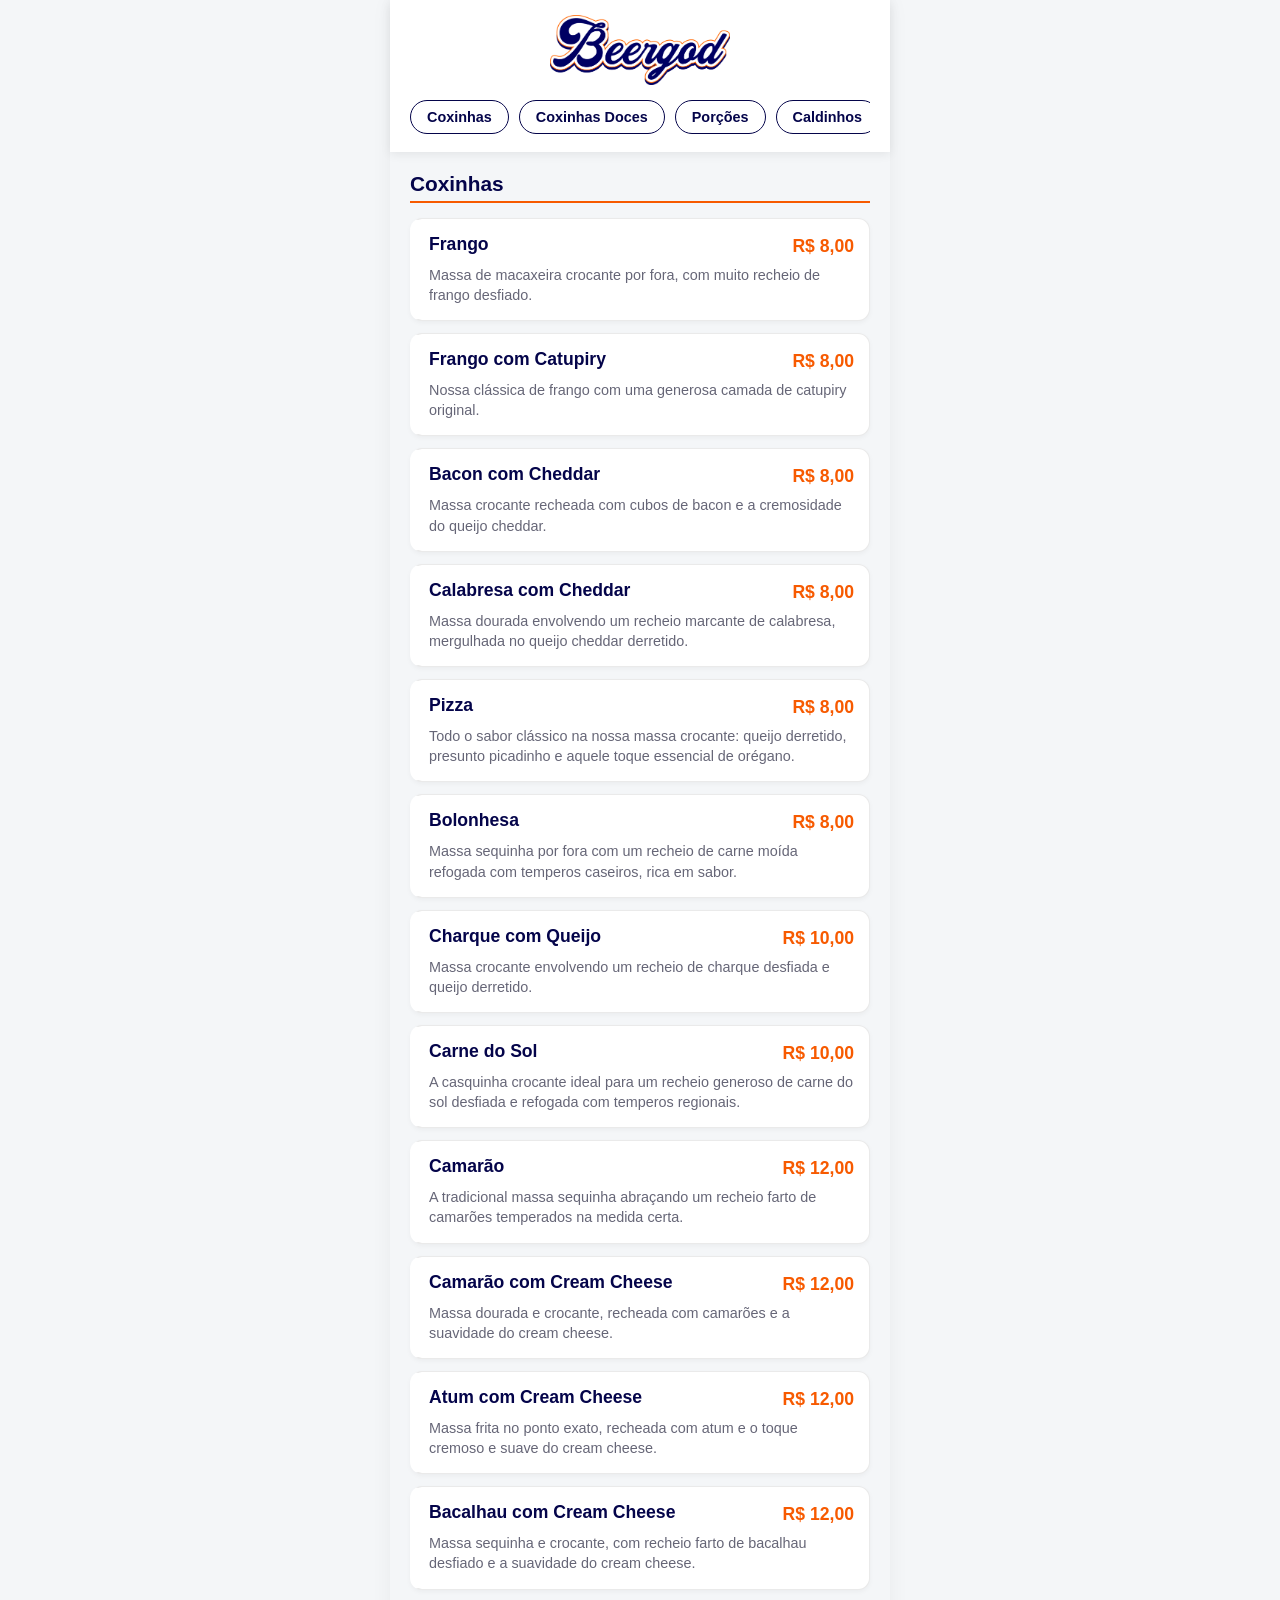
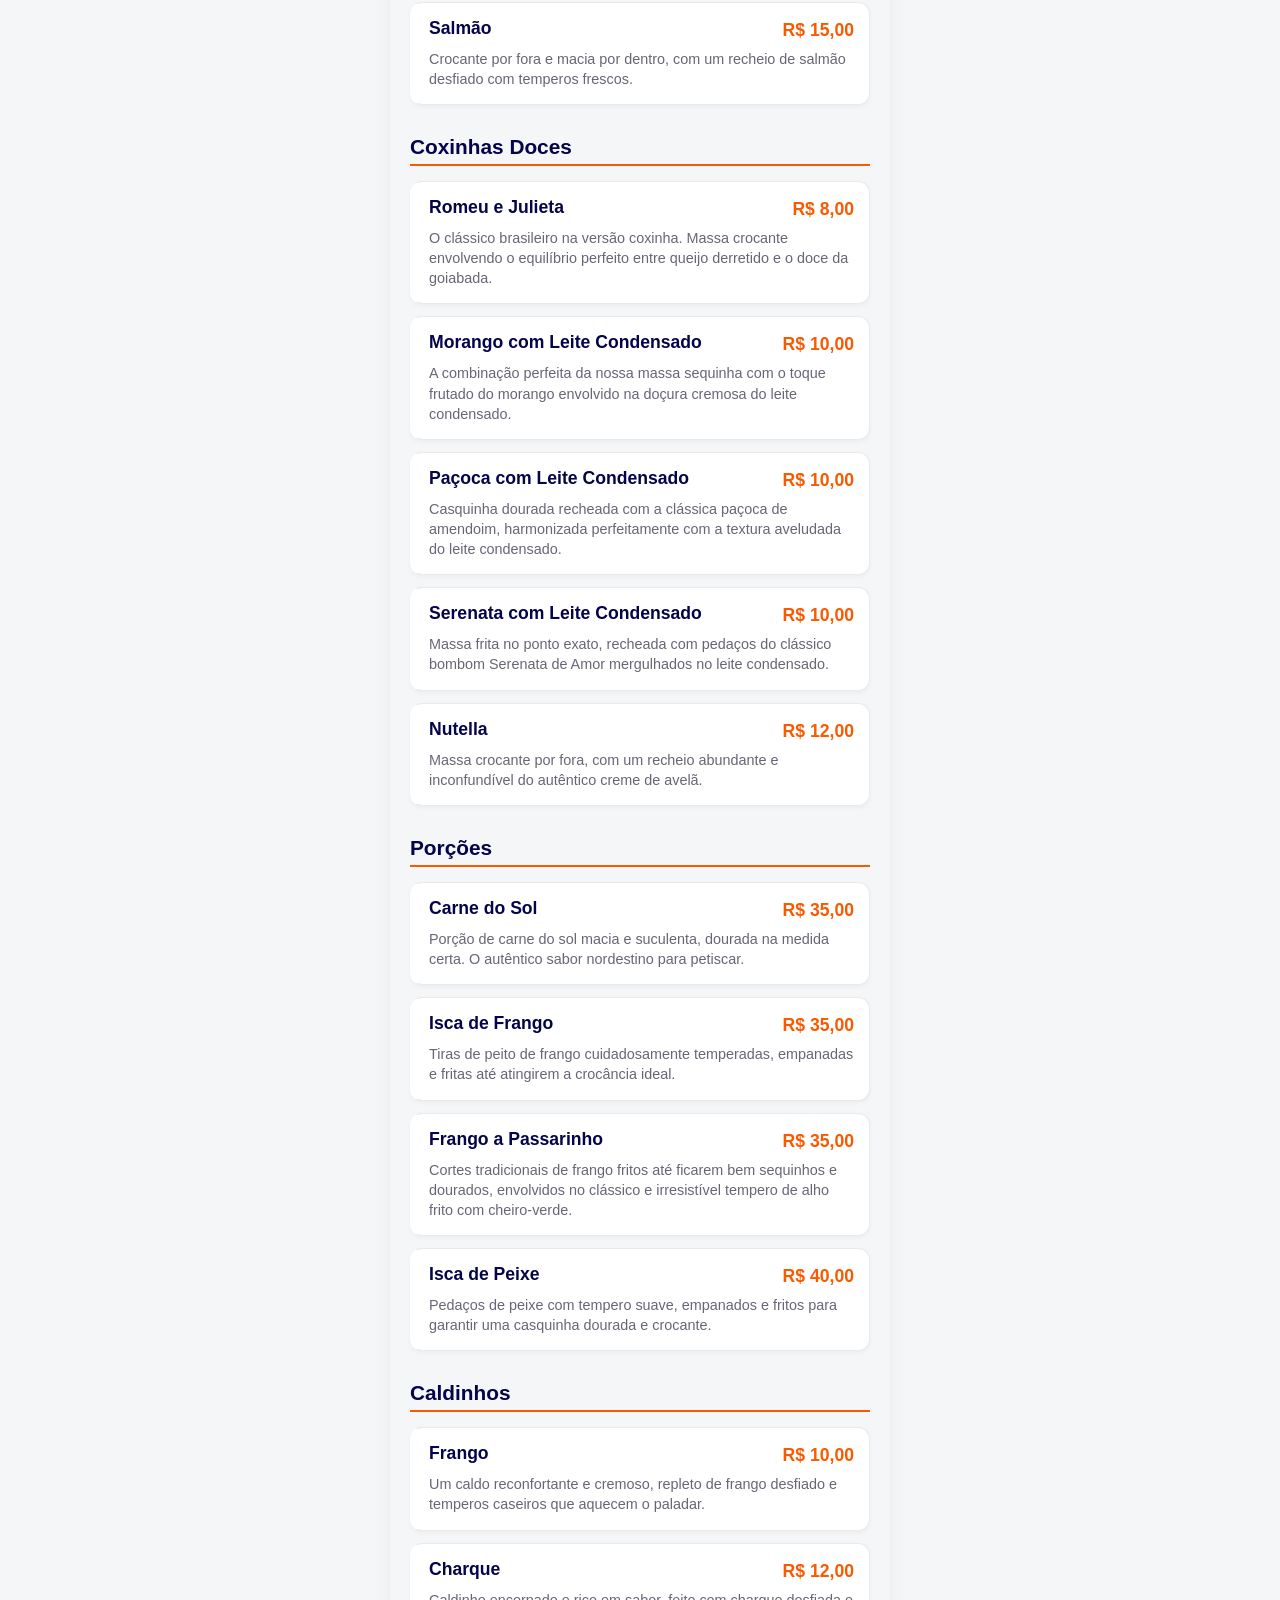
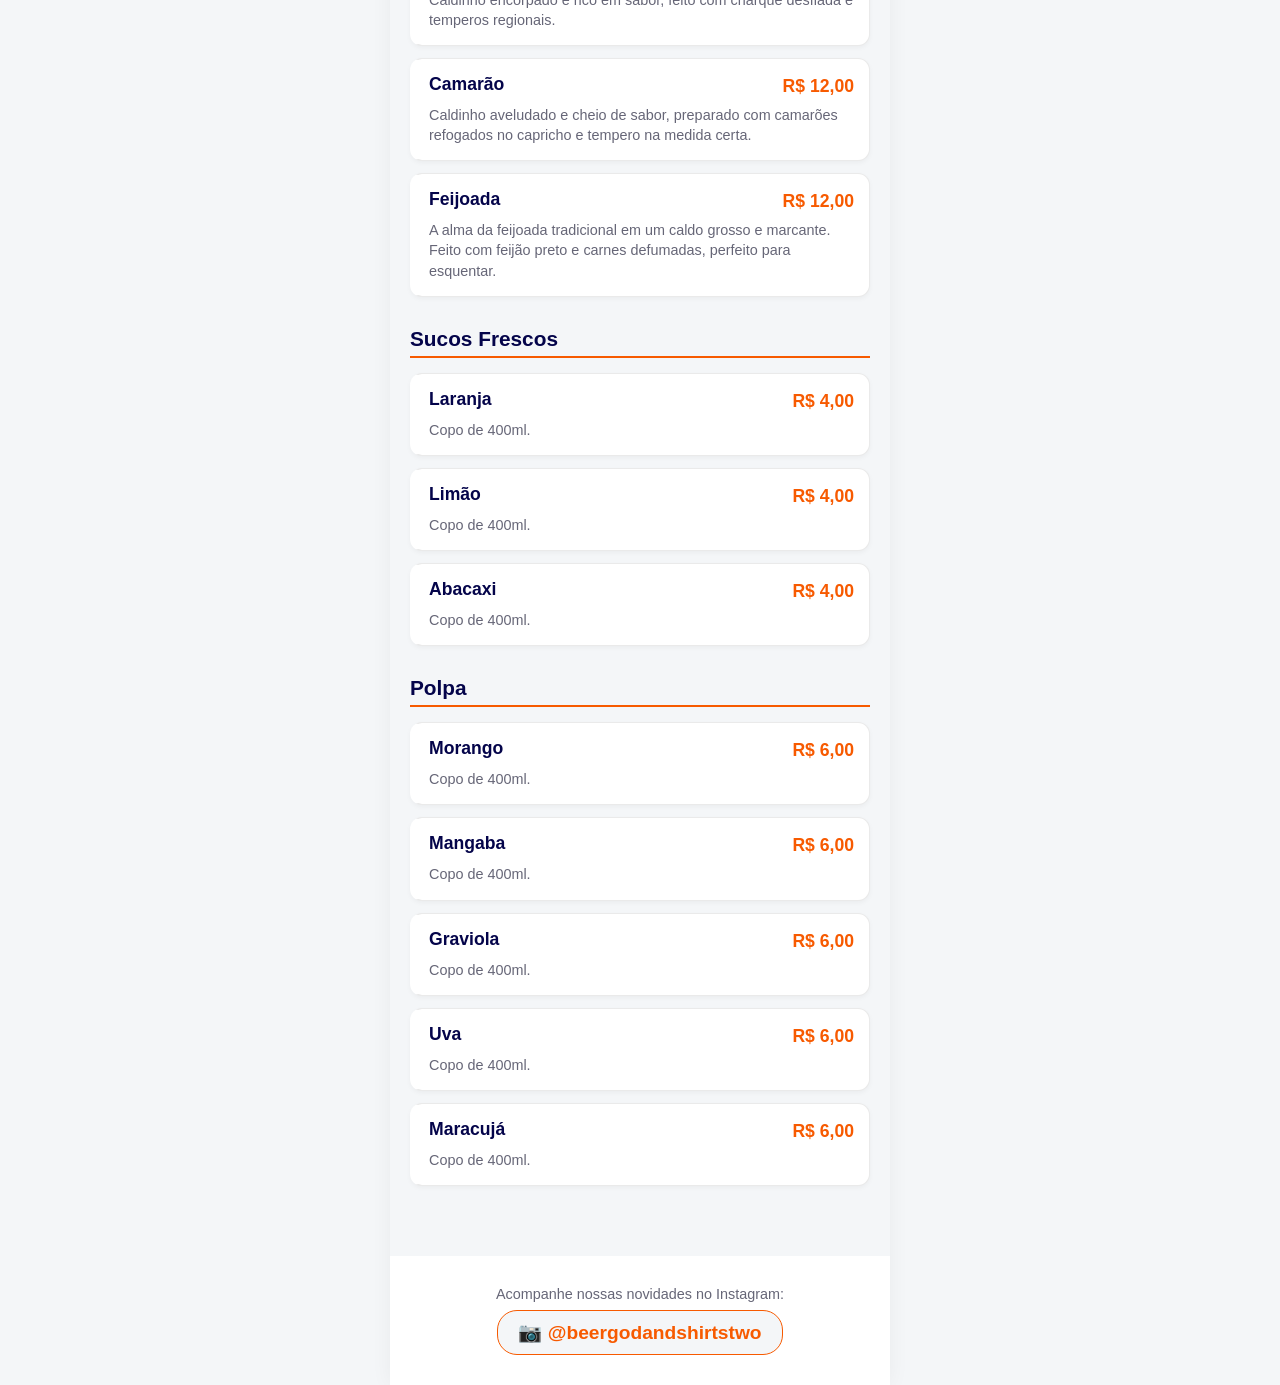
==== index.html @ 6660cc5f "Add files via upload" ====
<!doctype html>
<html lang="pt-br">
  <head>
    <meta charset="UTF-8" />
    <meta name="viewport" content="width=device-width, initial-scale=1.0" />
    <link rel="stylesheet" href="style.css" />
    <title>Beergod Menu</title>
  </head>
  <body>
    <header>
      <img src="beergod.png" alt="Logo Beergod" class="logo-img" />

      <nav class="nav-categories">
        <a href="#coxinhas" class="category-chip">Coxinhas</a>
        <a href="#doces" class="category-chip">Coxinhas Doces</a>
        <a href="#porcoes" class="category-chip">Porções</a>
        <a href="#caldinhos" class="category-chip">Caldinhos</a>
        <a href="#sucos" class="category-chip">Sucos Frescos</a>
        <a href="#polpas" class="category-chip">Polpa</a>
      </nav>
    </header>

    <main>
      <!-- CATEGORIA: COXINHAS -->
      <section id="coxinhas" class="category-section">
        <h2 class="category-title">Coxinhas</h2>

        <div class="menu-item">
          <div class="item-header">
            <h3 class="item-title">Frango</h3>
            <span class="item-price">R$ 8,00</span>
          </div>
          <p class="item-desc">
            Massa de macaxeira crocante por fora, com muito recheio de frango
            desfiado.
          </p>
        </div>

        <div class="menu-item">
          <div class="item-header">
            <h3 class="item-title">Frango com Catupiry</h3>
            <span class="item-price">R$ 8,00</span>
          </div>
          <p class="item-desc">
            Nossa clássica de frango com uma generosa camada de catupiry
            original.
          </p>
        </div>

        <div class="menu-item">
          <div class="item-header">
            <h3 class="item-title">Bacon com Cheddar</h3>
            <span class="item-price">R$ 8,00</span>
          </div>
          <p class="item-desc">
            Massa crocante recheada com cubos de bacon e a cremosidade do queijo
            cheddar.
          </p>
        </div>

        <div class="menu-item">
          <div class="item-header">
            <h3 class="item-title">Calabresa com Cheddar</h3>
            <span class="item-price">R$ 8,00</span>
          </div>
          <p class="item-desc">
            Massa dourada envolvendo um recheio marcante de calabresa,
            mergulhada no queijo cheddar derretido.
          </p>
        </div>

        <div class="menu-item">
          <div class="item-header">
            <h3 class="item-title">Pizza</h3>
            <span class="item-price">R$ 8,00</span>
          </div>
          <p class="item-desc">
            Todo o sabor clássico na nossa massa crocante: queijo derretido,
            presunto picadinho e aquele toque essencial de orégano.
          </p>
        </div>

        <div class="menu-item">
          <div class="item-header">
            <h3 class="item-title">Bolonhesa</h3>
            <span class="item-price">R$ 8,00</span>
          </div>
          <p class="item-desc">
            Massa sequinha por fora com um recheio de carne moída refogada com
            temperos caseiros, rica em sabor.
          </p>
        </div>

        <div class="menu-item">
          <div class="item-header">
            <h3 class="item-title">Charque com Queijo</h3>
            <span class="item-price">R$ 10,00</span>
          </div>
          <p class="item-desc">
            Massa crocante envolvendo um recheio de charque desfiada e queijo
            derretido.
          </p>
        </div>

        <div class="menu-item">
          <div class="item-header">
            <h3 class="item-title">Carne do Sol</h3>
            <span class="item-price">R$ 10,00</span>
          </div>
          <p class="item-desc">
            A casquinha crocante ideal para um recheio generoso de carne do sol
            desfiada e refogada com temperos regionais.
          </p>
        </div>

        <div class="menu-item">
          <div class="item-header">
            <h3 class="item-title">Camarão</h3>
            <span class="item-price">R$ 12,00</span>
          </div>
          <p class="item-desc">
            A tradicional massa sequinha abraçando um recheio farto de camarões
            temperados na medida certa.
          </p>
        </div>

        <div class="menu-item">
          <div class="item-header">
            <h3 class="item-title">Camarão com Cream Cheese</h3>
            <span class="item-price">R$ 12,00</span>
          </div>
          <p class="item-desc">
            Massa dourada e crocante, recheada com camarões e a suavidade do
            cream cheese.
          </p>
        </div>

        <div class="menu-item">
          <div class="item-header">
            <h3 class="item-title">Atum com Cream Cheese</h3>
            <span class="item-price">R$ 12,00</span>
          </div>
          <p class="item-desc">
            Massa frita no ponto exato, recheada com atum e o toque cremoso e
            suave do cream cheese.
          </p>
        </div>

        <div class="menu-item">
          <div class="item-header">
            <h3 class="item-title">Bacalhau com Cream Cheese</h3>
            <span class="item-price">R$ 12,00</span>
          </div>
          <p class="item-desc">
            Massa sequinha e crocante, com recheio farto de bacalhau desfiado e
            a suavidade do cream cheese.
          </p>
        </div>

        <div class="menu-item">
          <div class="item-header">
            <h3 class="item-title">Salmão</h3>
            <span class="item-price">R$ 15,00</span>
          </div>
          <p class="item-desc">
            Crocante por fora e macia por dentro, com um recheio de salmão
            desfiado com temperos frescos.
          </p>
        </div>
      </section>

      <!-- CATEGORIA: COXINHAS DOCES -->
      <section id="doces" class="category-section">
        <h2 class="category-title">Coxinhas Doces</h2>

        <div class="menu-item">
          <div class="item-header">
            <h3 class="item-title">Romeu e Julieta</h3>
            <span class="item-price">R$ 8,00</span>
          </div>
          <p class="item-desc">
            O clássico brasileiro na versão coxinha. Massa crocante envolvendo o
            equilíbrio perfeito entre queijo derretido e o doce da goiabada.
          </p>
        </div>

        <div class="menu-item">
          <div class="item-header">
            <h3 class="item-title">Morango com Leite Condensado</h3>
            <span class="item-price">R$ 10,00</span>
          </div>
          <p class="item-desc">
            A combinação perfeita da nossa massa sequinha com o toque frutado do
            morango envolvido na doçura cremosa do leite condensado.
          </p>
        </div>

        <div class="menu-item">
          <div class="item-header">
            <h3 class="item-title">Paçoca com Leite Condensado</h3>
            <span class="item-price">R$ 10,00</span>
          </div>
          <p class="item-desc">
            Casquinha dourada recheada com a clássica paçoca de amendoim,
            harmonizada perfeitamente com a textura aveludada do leite
            condensado.
          </p>
        </div>

        <div class="menu-item">
          <div class="item-header">
            <h3 class="item-title">Serenata com Leite Condensado</h3>
            <span class="item-price">R$ 10,00</span>
          </div>
          <p class="item-desc">
            Massa frita no ponto exato, recheada com pedaços do clássico bombom
            Serenata de Amor mergulhados no leite condensado.
          </p>
        </div>

        <div class="menu-item">
          <div class="item-header">
            <h3 class="item-title">Nutella</h3>
            <span class="item-price">R$ 12,00</span>
          </div>
          <p class="item-desc">
            Massa crocante por fora, com um recheio abundante e inconfundível do
            autêntico creme de avelã.
          </p>
        </div>
      </section>

      <!-- CATEGORIA: PORÇÕES -->
      <section id="porcoes" class="category-section">
        <h2 class="category-title">Porções</h2>

        <div class="menu-item">
          <div class="item-header">
            <h3 class="item-title">Carne do Sol</h3>
            <span class="item-price">R$ 35,00</span>
          </div>
          <p class="item-desc">
            Porção de carne do sol macia e suculenta, dourada na medida certa. O autêntico sabor nordestino para
            petiscar.
          </p>
        </div>

        <div class="menu-item">
          <div class="item-header">
            <h3 class="item-title">Isca de Frango</h3>
            <span class="item-price">R$ 35,00</span>
          </div>
          <p class="item-desc">
            Tiras de peito de frango cuidadosamente temperadas, empanadas e
            fritas até atingirem a crocância ideal.
          </p>
        </div>

        <div class="menu-item">
          <div class="item-header">
            <h3 class="item-title">Frango a Passarinho</h3>
            <span class="item-price">R$ 35,00</span>
          </div>
          <p class="item-desc">
            Cortes tradicionais de frango fritos até ficarem bem sequinhos e
            dourados, envolvidos no clássico e irresistível tempero de alho
            frito com cheiro-verde.
          </p>
        </div>

        <div class="menu-item">
          <div class="item-header">
            <h3 class="item-title">Isca de Peixe</h3>
            <span class="item-price">R$ 40,00</span>
          </div>
          <p class="item-desc">
            Pedaços de peixe com tempero suave, empanados e fritos para garantir
            uma casquinha dourada e crocante.
          </p>
        </div>
      </section>

      <!-- CATEGORIA: CALDINHOS -->
      <section id="caldinhos" class="category-section">
        <h2 class="category-title">Caldinhos</h2>

        <div class="menu-item">
          <div class="item-header">
            <h3 class="item-title">Frango</h3>
            <span class="item-price">R$ 10,00</span>
          </div>
          <p class="item-desc">
            Um caldo reconfortante e cremoso, repleto de frango desfiado e
            temperos caseiros que aquecem o paladar.
          </p>
        </div>

        <div class="menu-item">
          <div class="item-header">
            <h3 class="item-title">Charque</h3>
            <span class="item-price">R$ 12,00</span>
          </div>
          <p class="item-desc">
            Caldinho encorpado e rico em sabor, feito com charque desfiada e
            temperos regionais.
          </p>
        </div>

        <div class="menu-item">
          <div class="item-header">
            <h3 class="item-title">Camarão</h3>
            <span class="item-price">R$ 12,00</span>
          </div>
          <p class="item-desc">
            Caldinho aveludado e cheio de sabor, preparado com camarões
            refogados no capricho e tempero na medida certa.
          </p>
        </div>

        <div class="menu-item">
          <div class="item-header">
            <h3 class="item-title">Feijoada</h3>
            <span class="item-price">R$ 12,00</span>
          </div>
          <p class="item-desc">
            A alma da feijoada tradicional em um caldo grosso e marcante. Feito
            com feijão preto e carnes defumadas, perfeito para esquentar.
          </p>
        </div>
      </section>

      <!-- CATEGORIA: SUCOS FRESCOS -->
      <section id="sucos" class="category-section">
        <h2 class="category-title">Sucos Frescos</h2>

        <div class="menu-item">
          <div class="item-header">
            <h3 class="item-title">Laranja</h3>
            <span class="item-price">R$ 4,00</span>
          </div>
          <p class="item-desc">Copo de 400ml.</p>
        </div>

        <div class="menu-item">
          <div class="item-header">
            <h3 class="item-title">Limão</h3>
            <span class="item-price">R$ 4,00</span>
          </div>
          <p class="item-desc">Copo de 400ml.</p>
        </div>

        <div class="menu-item">
          <div class="item-header">
            <h3 class="item-title">Abacaxi</h3>
            <span class="item-price">R$ 4,00</span>
          </div>
          <p class="item-desc">Copo de 400ml.</p>
        </div>
      </section>

      <!-- CATEGORIA: POLPAS -->
      <section id="polpas" class="category-section">
        <h2 class="category-title">Polpa</h2>

        <div class="menu-item">
          <div class="item-header">
            <h3 class="item-title">Morango</h3>
            <span class="item-price">R$ 6,00</span>
          </div>
          <p class="item-desc">Copo de 400ml.</p>
        </div>

        <div class="menu-item">
          <div class="item-header">
            <h3 class="item-title">Mangaba</h3>
            <span class="item-price">R$ 6,00</span>
          </div>
          <p class="item-desc">Copo de 400ml.</p>
        </div>

        <div class="menu-item">
          <div class="item-header">
            <h3 class="item-title">Graviola</h3>
            <span class="item-price">R$ 6,00</span>
          </div>
          <p class="item-desc">Copo de 400ml.</p>
        </div>

        <div class="menu-item">
          <div class="item-header">
            <h3 class="item-title">Uva</h3>
            <span class="item-price">R$ 6,00</span>
          </div>
          <p class="item-desc">Copo de 400ml.</p>
        </div>

        <div class="menu-item">
          <div class="item-header">
            <h3 class="item-title">Maracujá</h3>
            <span class="item-price">R$ 6,00</span>
          </div>
          <p class="item-desc">Copo de 400ml.</p>
        </div>
      </section>
    </main>

    <footer>
      <p>Acompanhe nossas novidades no Instagram:</p>
      <a
        href="https://instagram.com/beergodandshirtstwo"
        target="_blank"
        class="social-link"
      >
        📷 @beergodandshirtstwo
      </a>
    </footer>
  </body>
</html>
---- style.css ----
/* Variáveis de Cores inspiradas na logo Beergod */
:root {
  --primary-color: #04044a; /* Azul marinho da logo */
  --accent-color: #f75a00; /* Laranja da logo */
  --bg-color: #f4f6f8;
  --card-bg: #ffffff;
  --text-main: #1a1a24;
  --text-muted: #666677;
  --border-radius: 12px;
}

/* Reset e Configurações Base */
* {
  margin: 0;
  padding: 0;
  box-sizing: border-box;
  font-family: "Segoe UI", Roboto, Helvetica, Arial, sans-serif;
}

body {
  background-color: var(--bg-color);
  color: var(--text-main);
  max-width: 500px;
  margin: 0 auto;
  position: relative;
  box-shadow: 0 0 20px rgba(0, 0, 0, 0.05);
  min-height: 100vh;
}

/* Cabeçalho Fixo com a Logo */
header {
  background-color: var(--card-bg);
  padding: 15px 20px 10px;
  text-align: center;
  position: sticky;
  top: 0;
  z-index: 100;
  box-shadow: 0 2px 10px rgba(0, 0, 0, 0.08);
}

.logo-img {
  max-width: 180px; /* Tamanho da logo ajustado para mobile */
  height: auto;
  margin-bottom: 15px;
  display: block;
  margin-left: auto;
  margin-right: auto;
}

/* Menu de Navegação Horizontal */
.nav-categories {
  display: flex;
  overflow-x: auto;
  gap: 10px;
  padding-bottom: 8px;
  scrollbar-width: none;
  -ms-overflow-style: none;
}

.nav-categories::-webkit-scrollbar {
  display: none;
}

.category-chip {
  background-color: var(--card-bg);
  color: var(--primary-color);
  padding: 8px 16px;
  border-radius: 20px;
  text-decoration: none;
  font-size: 0.9rem;
  font-weight: 600;
  white-space: nowrap;
  border: 1px solid var(--primary-color);
  transition: 0.3s;
}

.category-chip:hover,
.category-chip:active {
  background-color: var(--accent-color);
  color: white;
  border-color: var(--accent-color);
}

/* Área de Conteúdo principal */
main {
  padding: 20px;
}

.category-section {
  margin-bottom: 30px;
  scroll-margin-top: 150px;
}

.category-title {
  font-size: 1.3rem;
  color: var(--primary-color);
  border-bottom: 2px solid var(--accent-color);
  padding-bottom: 5px;
  margin-bottom: 15px;
}

/* Estilo dos Itens */
.menu-item {
  background: var(--card-bg);
  padding: 15px;
  border-radius: var(--border-radius);
  margin-bottom: 12px;
  box-shadow: 0 2px 5px rgba(0, 0, 0, 0.04);
  border: 1px solid #eaeaea;
  display: flex;
  flex-direction: column;
  gap: 8px;
  border-left: 4px solid transparent;
  transition: 0.2s;
}

.menu-item:hover {
  border-left: 4px solid var(--accent-color);
}

.item-header {
  display: flex;
  justify-content: space-between;
  align-items: flex-start;
  gap: 15px;
}

.item-title {
  font-size: 1.1rem;
  font-weight: 600;
  color: var(--primary-color);
}

.item-price {
  font-size: 1.1rem;
  font-weight: bold;
  color: var(--accent-color);
  white-space: nowrap;
  flex-shrink: 0;
  margin-top: 2px;
}

.item-desc {
  font-size: 0.9rem;
  color: var(--text-muted);
  line-height: 1.4;
}

/* Estilos do Novo Rodapé */

footer {
  display: flex;
  flex-direction: column;
  align-items: center;
  justify-content: center;
  padding: 30px 20px;
  margin-top: 20px;
  background-color: var(--card-bg);
  text-align: center;
}

footer p {
  color: var(--text-muted);
  font-size: 0.9rem;
  margin-bottom: 8px;
}

.social-link {
  color: var(--accent-color); /* Usa o Laranja da marca */
  font-size: 1.2rem;
  font-weight: bold;
  text-decoration: none; /* Tira o sublinhado */
  padding: 10px 20px;
  background-color: var(--bg-color);
  border-radius: 20px;
  display: inline-block;
  transition: 0.3s;
  border: 1px solid var(--accent-color);
}

.social-link:hover,
.social-link:active {
  background-color: var(--accent-color);
  color: white;
}
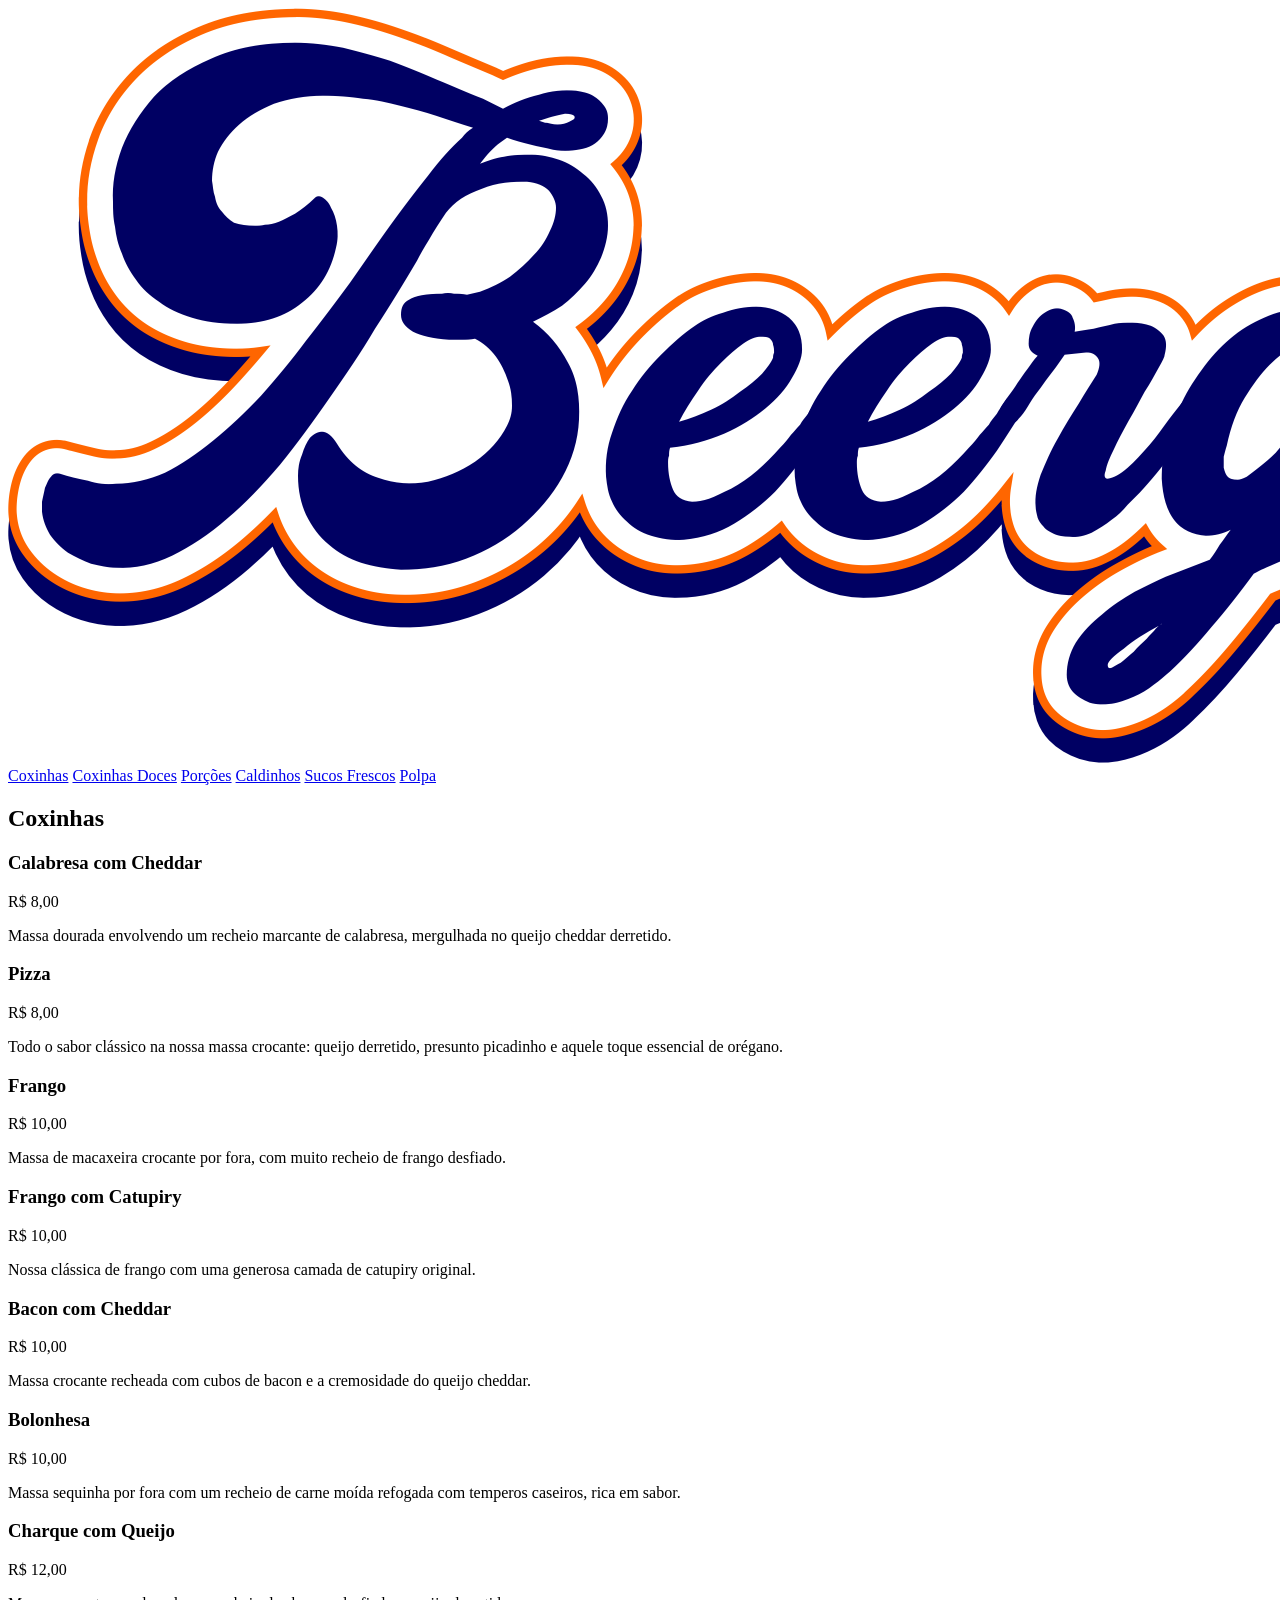
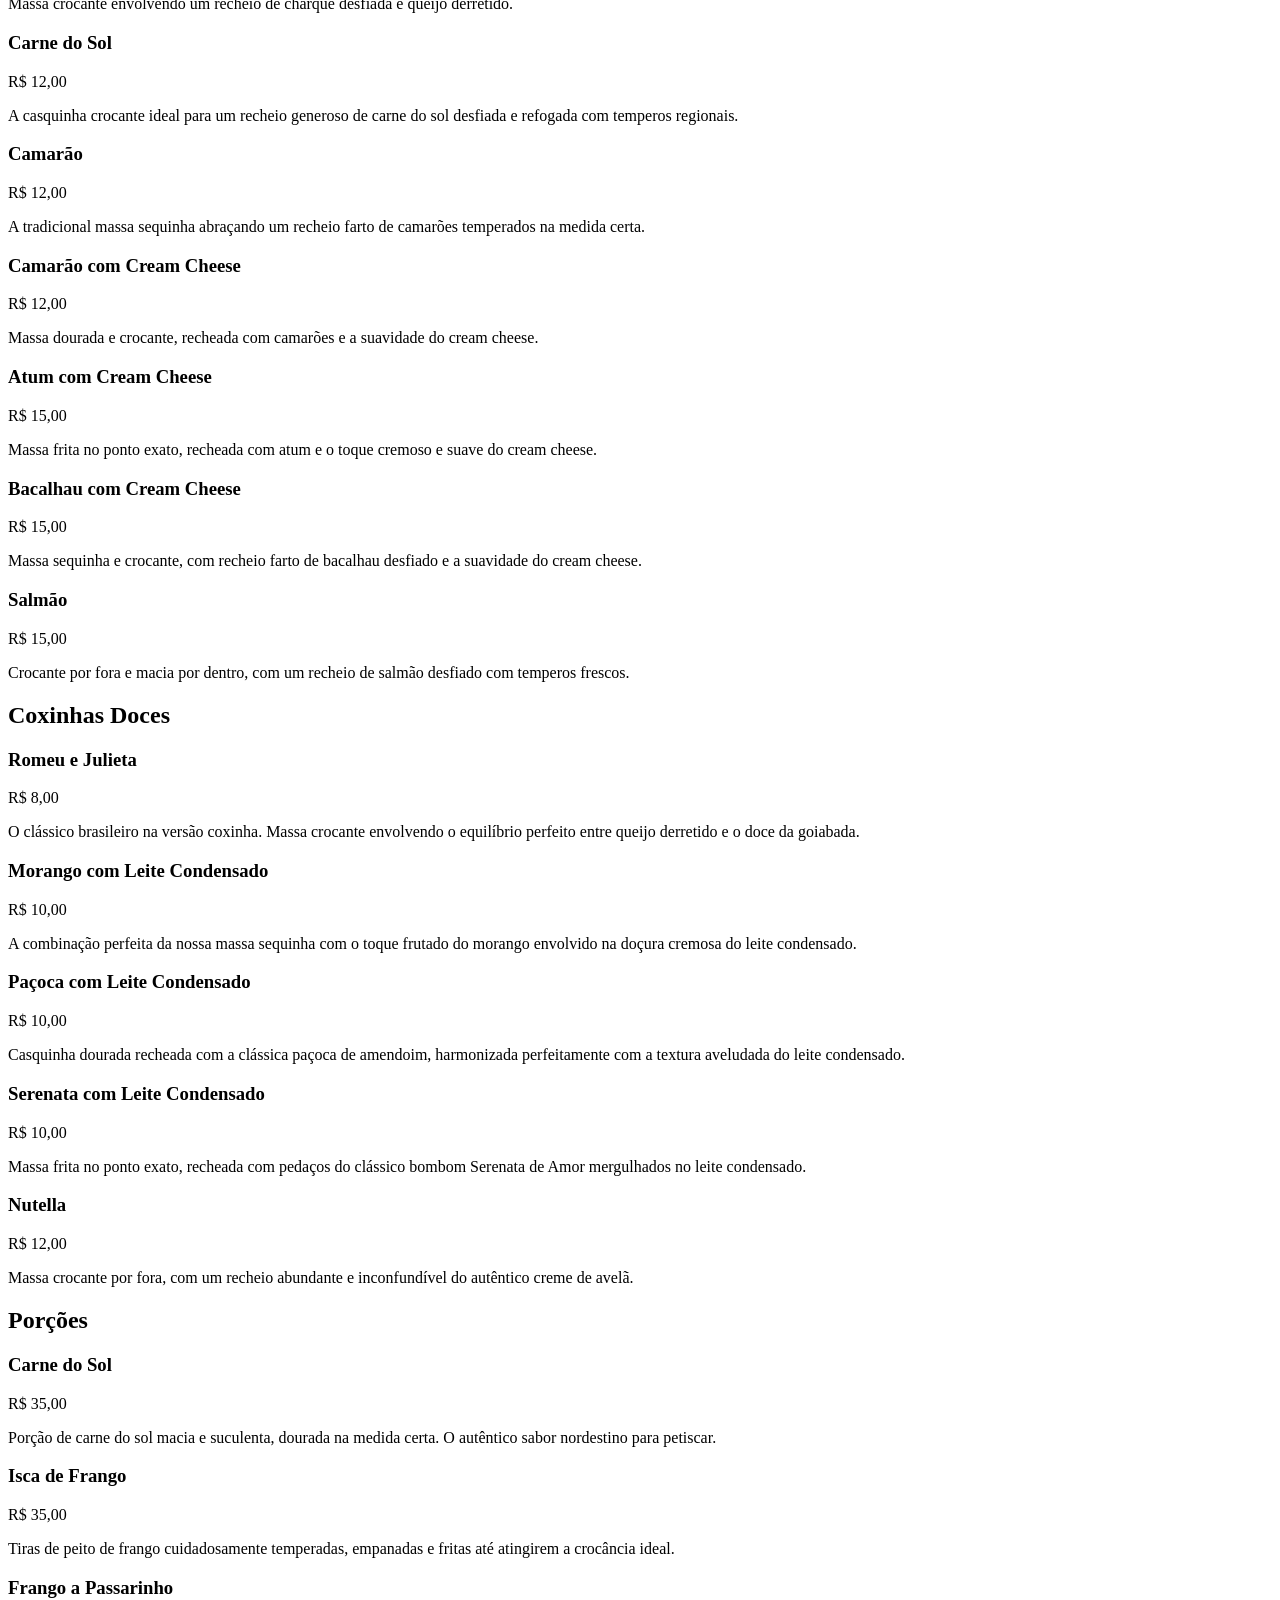
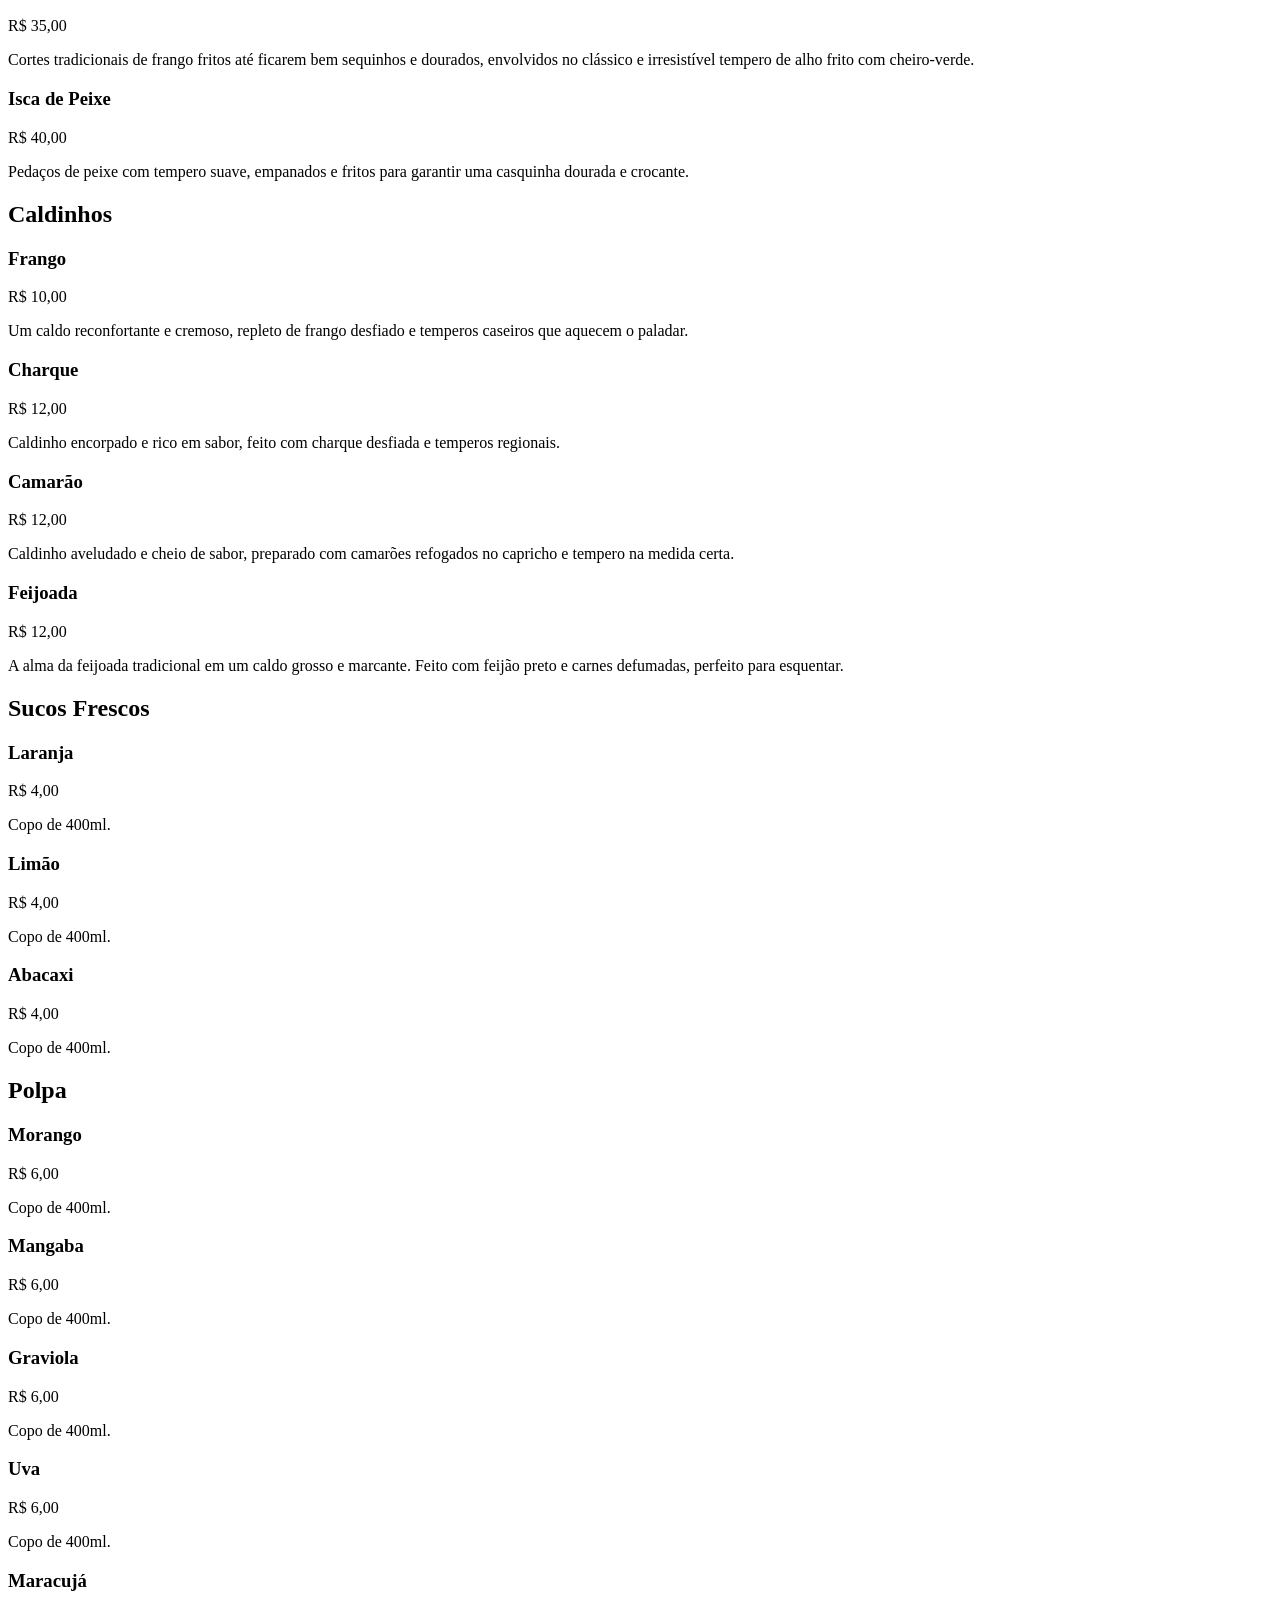
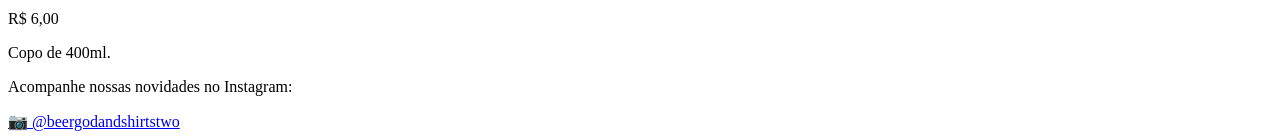
==== commit 3272591b: "Atualizando os preços das coxinhas." ====
--- a/index.html
+++ b/index.html
@@ -27,8 +27,30 @@
 
         <div class="menu-item">
           <div class="item-header">
+            <h3 class="item-title">Calabresa com Cheddar</h3>
+            <span class="item-price">R$ 8,00</span>
+          </div>
+          <p class="item-desc">
+            Massa dourada envolvendo um recheio marcante de calabresa,
+            mergulhada no queijo cheddar derretido.
+          </p>
+        </div>
+
+        <div class="menu-item">
+          <div class="item-header">
+            <h3 class="item-title">Pizza</h3>
+            <span class="item-price">R$ 8,00</span>
+          </div>
+          <p class="item-desc">
+            Todo o sabor clássico na nossa massa crocante: queijo derretido,
+            presunto picadinho e aquele toque essencial de orégano.
+          </p>
+        </div>
+
+        <div class="menu-item">
+          <div class="item-header">
             <h3 class="item-title">Frango</h3>
-            <span class="item-price">R$ 8,00</span>
+            <span class="item-price">R$ 10,00</span>
           </div>
           <p class="item-desc">
             Massa de macaxeira crocante por fora, com muito recheio de frango
@@ -39,7 +61,7 @@
         <div class="menu-item">
           <div class="item-header">
             <h3 class="item-title">Frango com Catupiry</h3>
-            <span class="item-price">R$ 8,00</span>
+            <span class="item-price">R$ 10,00</span>
           </div>
           <p class="item-desc">
             Nossa clássica de frango com uma generosa camada de catupiry
@@ -50,7 +72,7 @@
         <div class="menu-item">
           <div class="item-header">
             <h3 class="item-title">Bacon com Cheddar</h3>
-            <span class="item-price">R$ 8,00</span>
+            <span class="item-price">R$ 10,00</span>
           </div>
           <p class="item-desc">
             Massa crocante recheada com cubos de bacon e a cremosidade do queijo
@@ -60,30 +82,8 @@
 
         <div class="menu-item">
           <div class="item-header">
-            <h3 class="item-title">Calabresa com Cheddar</h3>
-            <span class="item-price">R$ 8,00</span>
-          </div>
-          <p class="item-desc">
-            Massa dourada envolvendo um recheio marcante de calabresa,
-            mergulhada no queijo cheddar derretido.
-          </p>
-        </div>
-
-        <div class="menu-item">
-          <div class="item-header">
-            <h3 class="item-title">Pizza</h3>
-            <span class="item-price">R$ 8,00</span>
-          </div>
-          <p class="item-desc">
-            Todo o sabor clássico na nossa massa crocante: queijo derretido,
-            presunto picadinho e aquele toque essencial de orégano.
-          </p>
-        </div>
-
-        <div class="menu-item">
-          <div class="item-header">
             <h3 class="item-title">Bolonhesa</h3>
-            <span class="item-price">R$ 8,00</span>
+            <span class="item-price">R$ 10,00</span>
           </div>
           <p class="item-desc">
             Massa sequinha por fora com um recheio de carne moída refogada com
@@ -94,7 +94,7 @@
         <div class="menu-item">
           <div class="item-header">
             <h3 class="item-title">Charque com Queijo</h3>
-            <span class="item-price">R$ 10,00</span>
+            <span class="item-price">R$ 12,00</span>
           </div>
           <p class="item-desc">
             Massa crocante envolvendo um recheio de charque desfiada e queijo
@@ -105,7 +105,7 @@
         <div class="menu-item">
           <div class="item-header">
             <h3 class="item-title">Carne do Sol</h3>
-            <span class="item-price">R$ 10,00</span>
+            <span class="item-price">R$ 12,00</span>
           </div>
           <p class="item-desc">
             A casquinha crocante ideal para um recheio generoso de carne do sol
@@ -138,7 +138,7 @@
         <div class="menu-item">
           <div class="item-header">
             <h3 class="item-title">Atum com Cream Cheese</h3>
-            <span class="item-price">R$ 12,00</span>
+            <span class="item-price">R$ 15,00</span>
           </div>
           <p class="item-desc">
             Massa frita no ponto exato, recheada com atum e o toque cremoso e
@@ -149,7 +149,7 @@
         <div class="menu-item">
           <div class="item-header">
             <h3 class="item-title">Bacalhau com Cream Cheese</h3>
-            <span class="item-price">R$ 12,00</span>
+            <span class="item-price">R$ 15,00</span>
           </div>
           <p class="item-desc">
             Massa sequinha e crocante, com recheio farto de bacalhau desfiado e
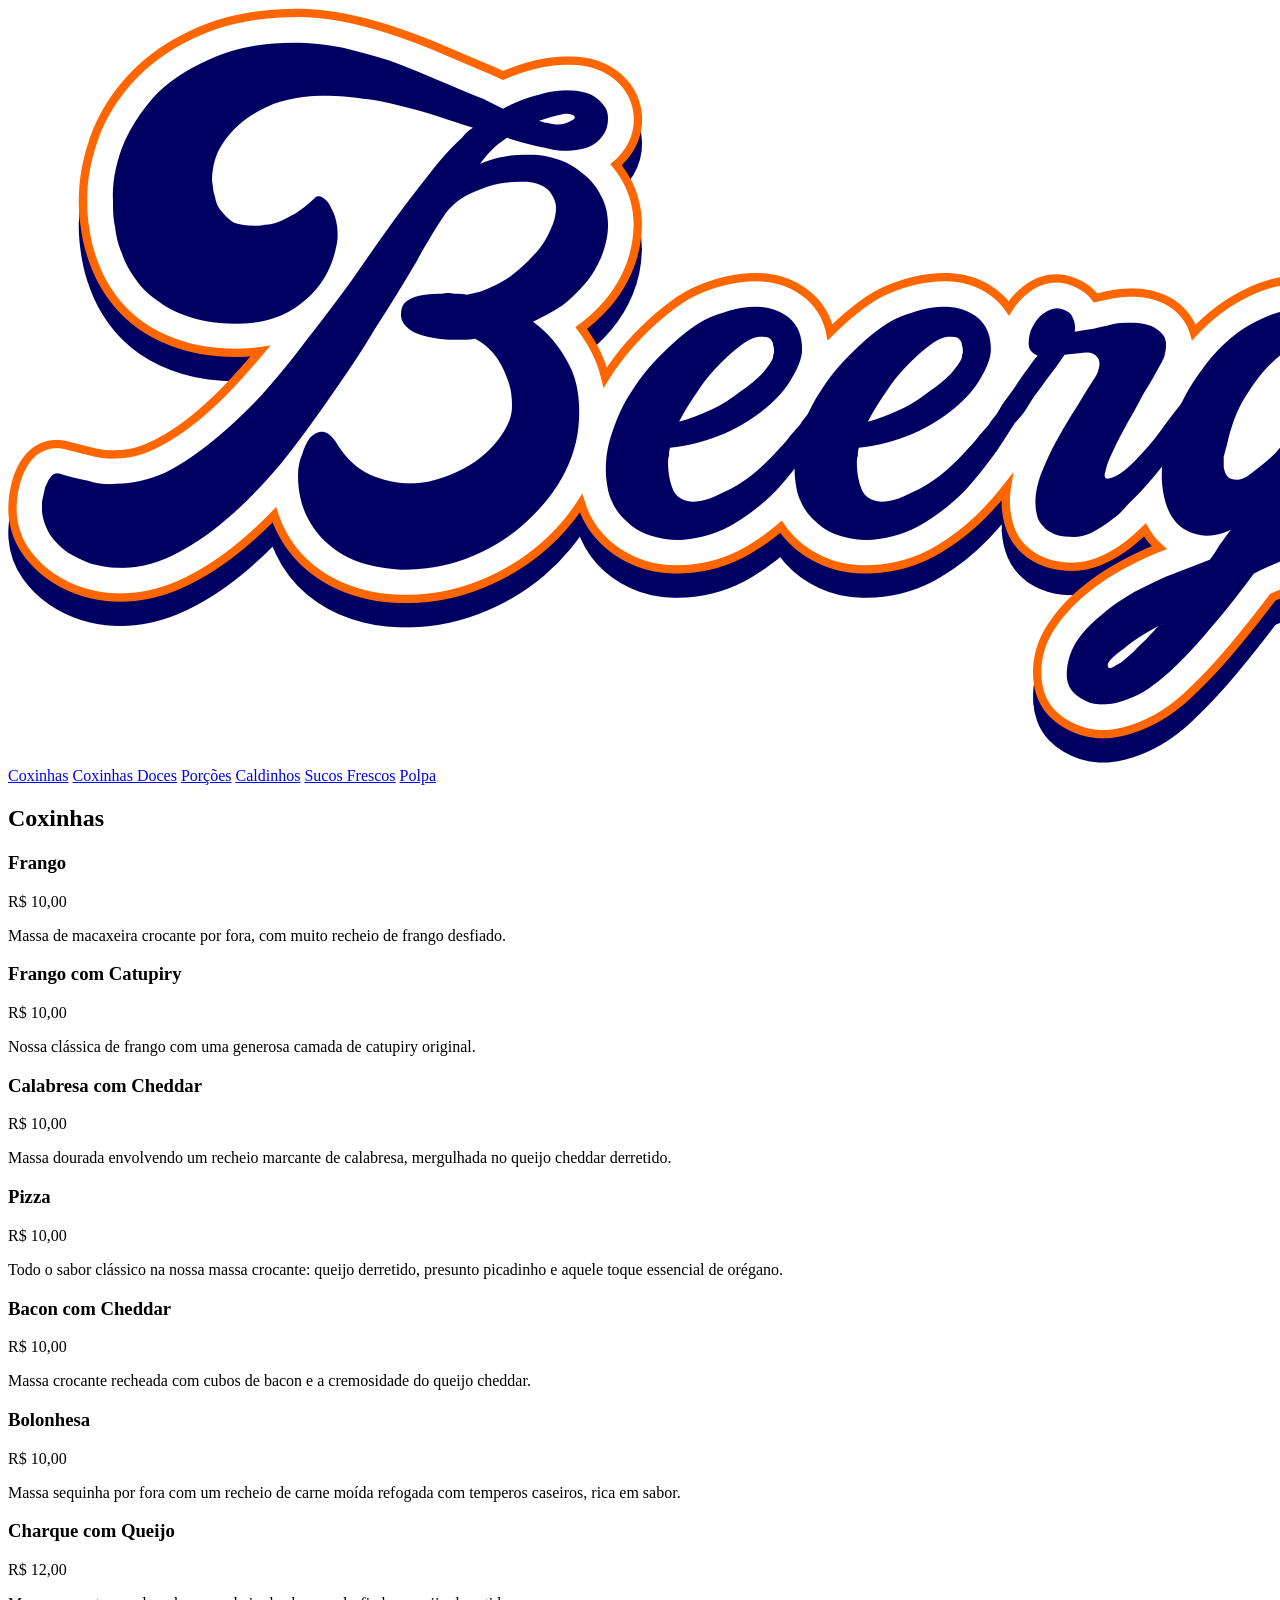
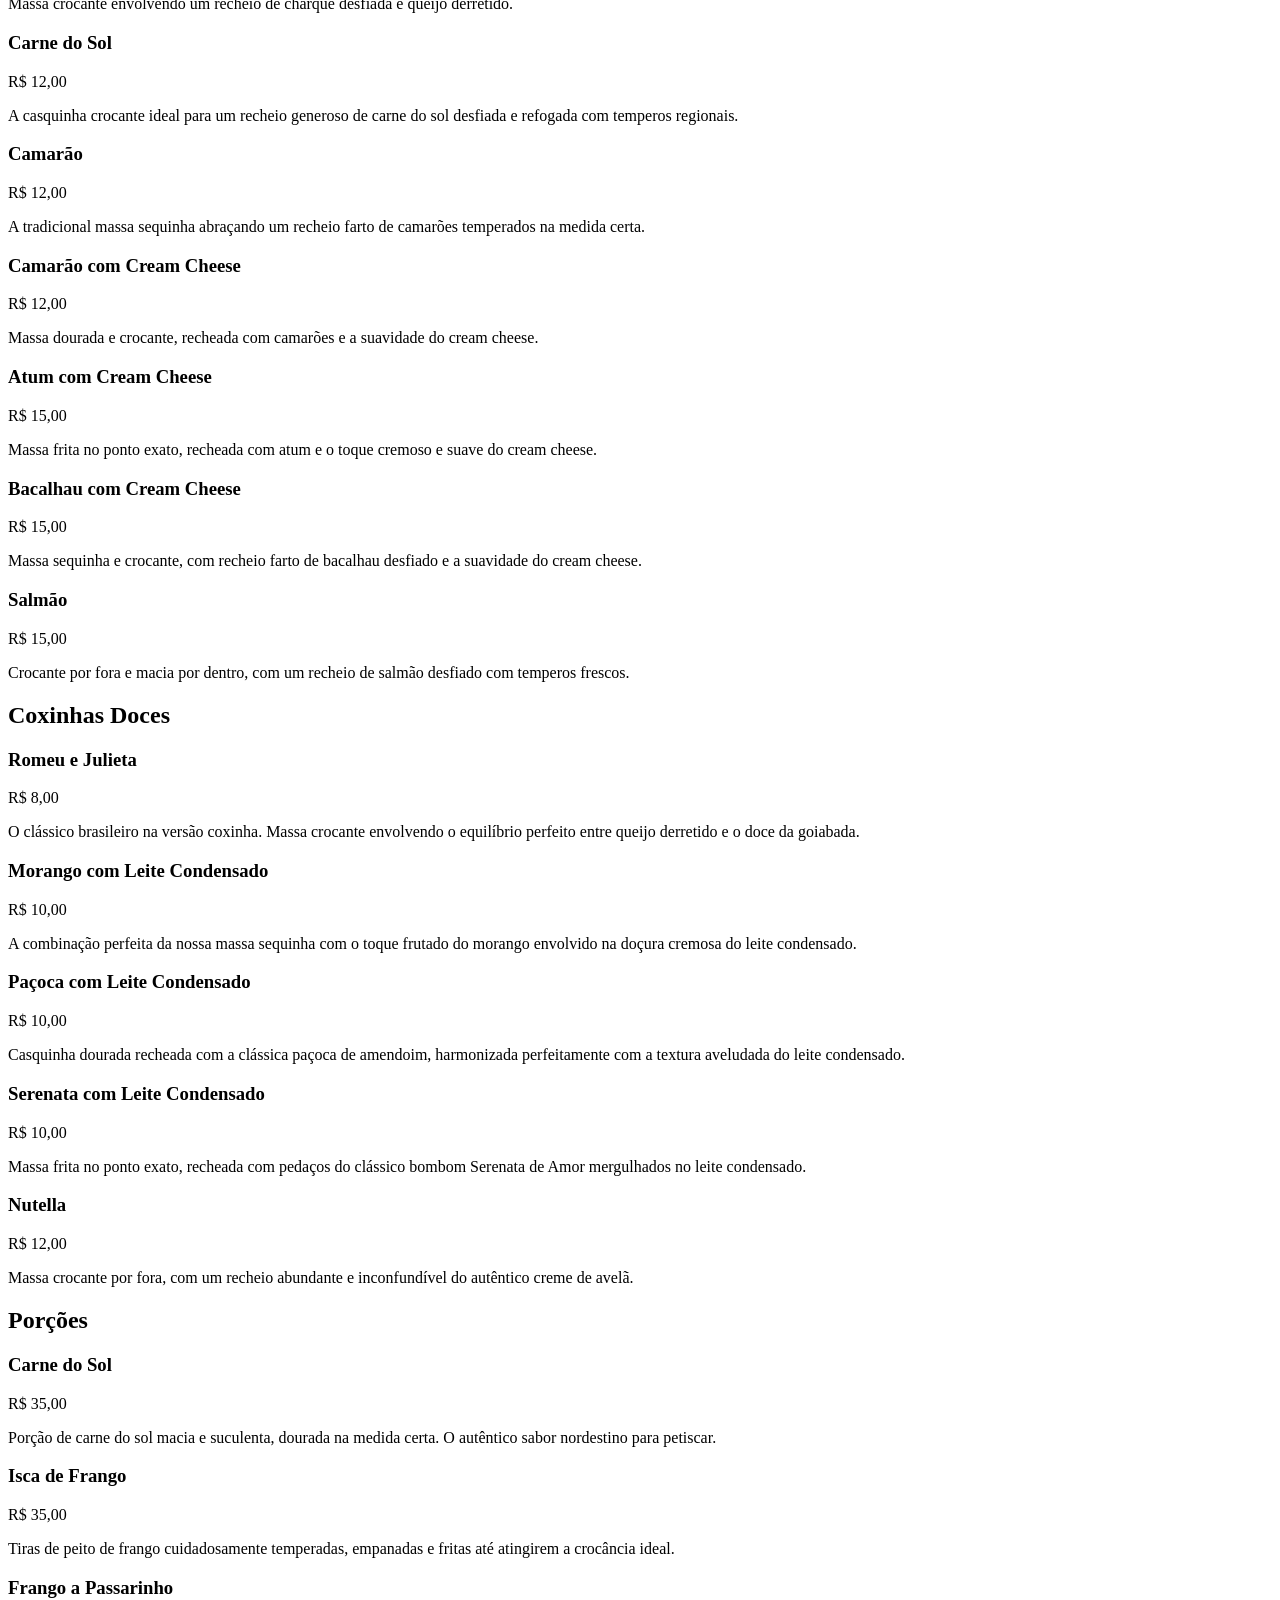
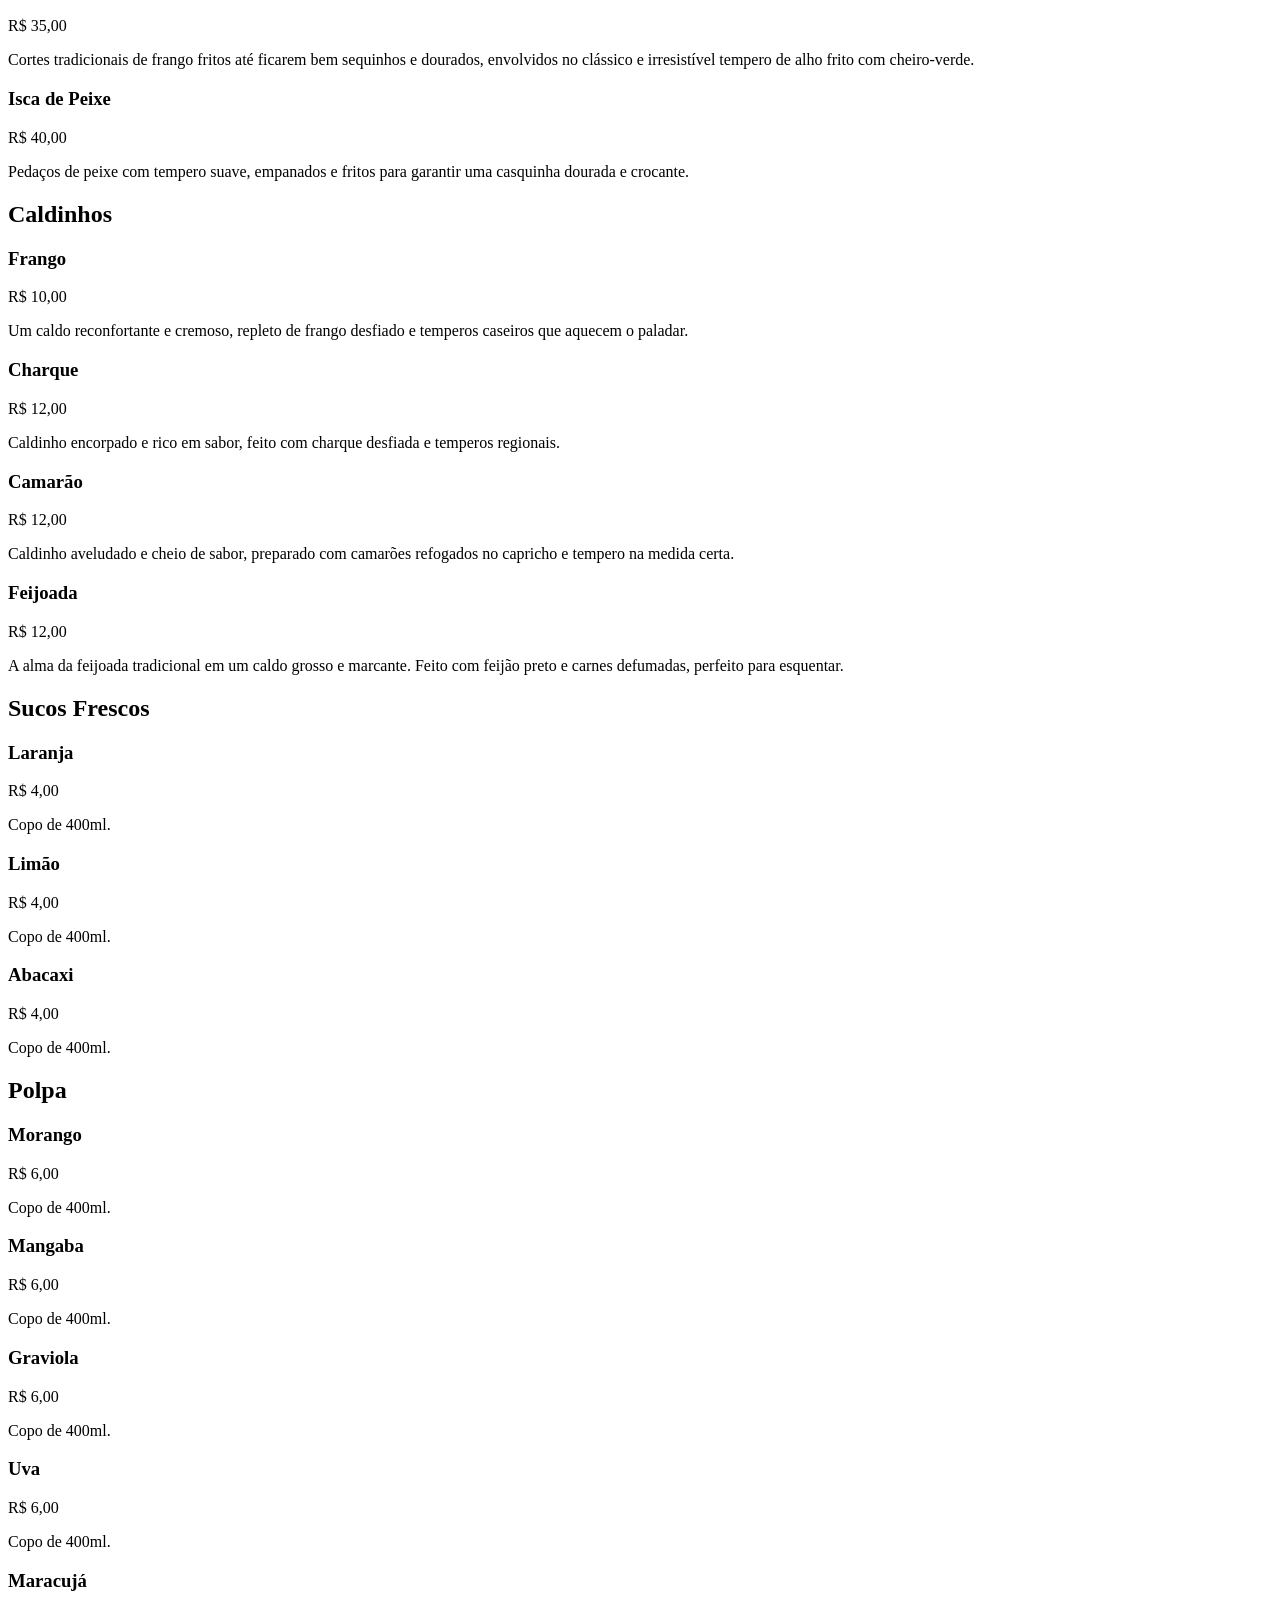
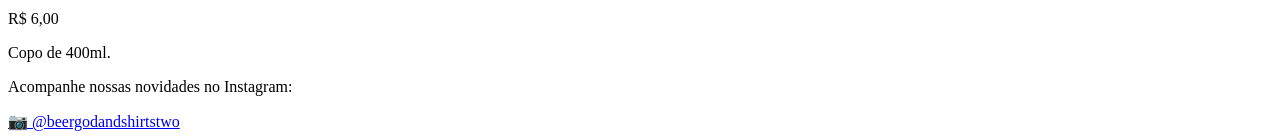
==== commit 3f25cd16: "Atualizando os valores das coxinhas 2.0" ====
--- a/index.html
+++ b/index.html
@@ -27,8 +27,30 @@
 
         <div class="menu-item">
           <div class="item-header">
+            <h3 class="item-title">Frango</h3>
+            <span class="item-price">R$ 10,00</span>
+          </div>
+          <p class="item-desc">
+            Massa de macaxeira crocante por fora, com muito recheio de frango
+            desfiado.
+          </p>
+        </div>
+
+        <div class="menu-item">
+          <div class="item-header">
+            <h3 class="item-title">Frango com Catupiry</h3>
+            <span class="item-price">R$ 10,00</span>
+          </div>
+          <p class="item-desc">
+            Nossa clássica de frango com uma generosa camada de catupiry
+            original.
+          </p>
+        </div>
+
+        <div class="menu-item">
+          <div class="item-header">
             <h3 class="item-title">Calabresa com Cheddar</h3>
-            <span class="item-price">R$ 8,00</span>
+            <span class="item-price">R$ 10,00</span>
           </div>
           <p class="item-desc">
             Massa dourada envolvendo um recheio marcante de calabresa,
@@ -39,33 +61,11 @@
         <div class="menu-item">
           <div class="item-header">
             <h3 class="item-title">Pizza</h3>
-            <span class="item-price">R$ 8,00</span>
+            <span class="item-price">R$ 10,00</span>
           </div>
           <p class="item-desc">
             Todo o sabor clássico na nossa massa crocante: queijo derretido,
             presunto picadinho e aquele toque essencial de orégano.
-          </p>
-        </div>
-
-        <div class="menu-item">
-          <div class="item-header">
-            <h3 class="item-title">Frango</h3>
-            <span class="item-price">R$ 10,00</span>
-          </div>
-          <p class="item-desc">
-            Massa de macaxeira crocante por fora, com muito recheio de frango
-            desfiado.
-          </p>
-        </div>
-
-        <div class="menu-item">
-          <div class="item-header">
-            <h3 class="item-title">Frango com Catupiry</h3>
-            <span class="item-price">R$ 10,00</span>
-          </div>
-          <p class="item-desc">
-            Nossa clássica de frango com uma generosa camada de catupiry
-            original.
           </p>
         </div>
 
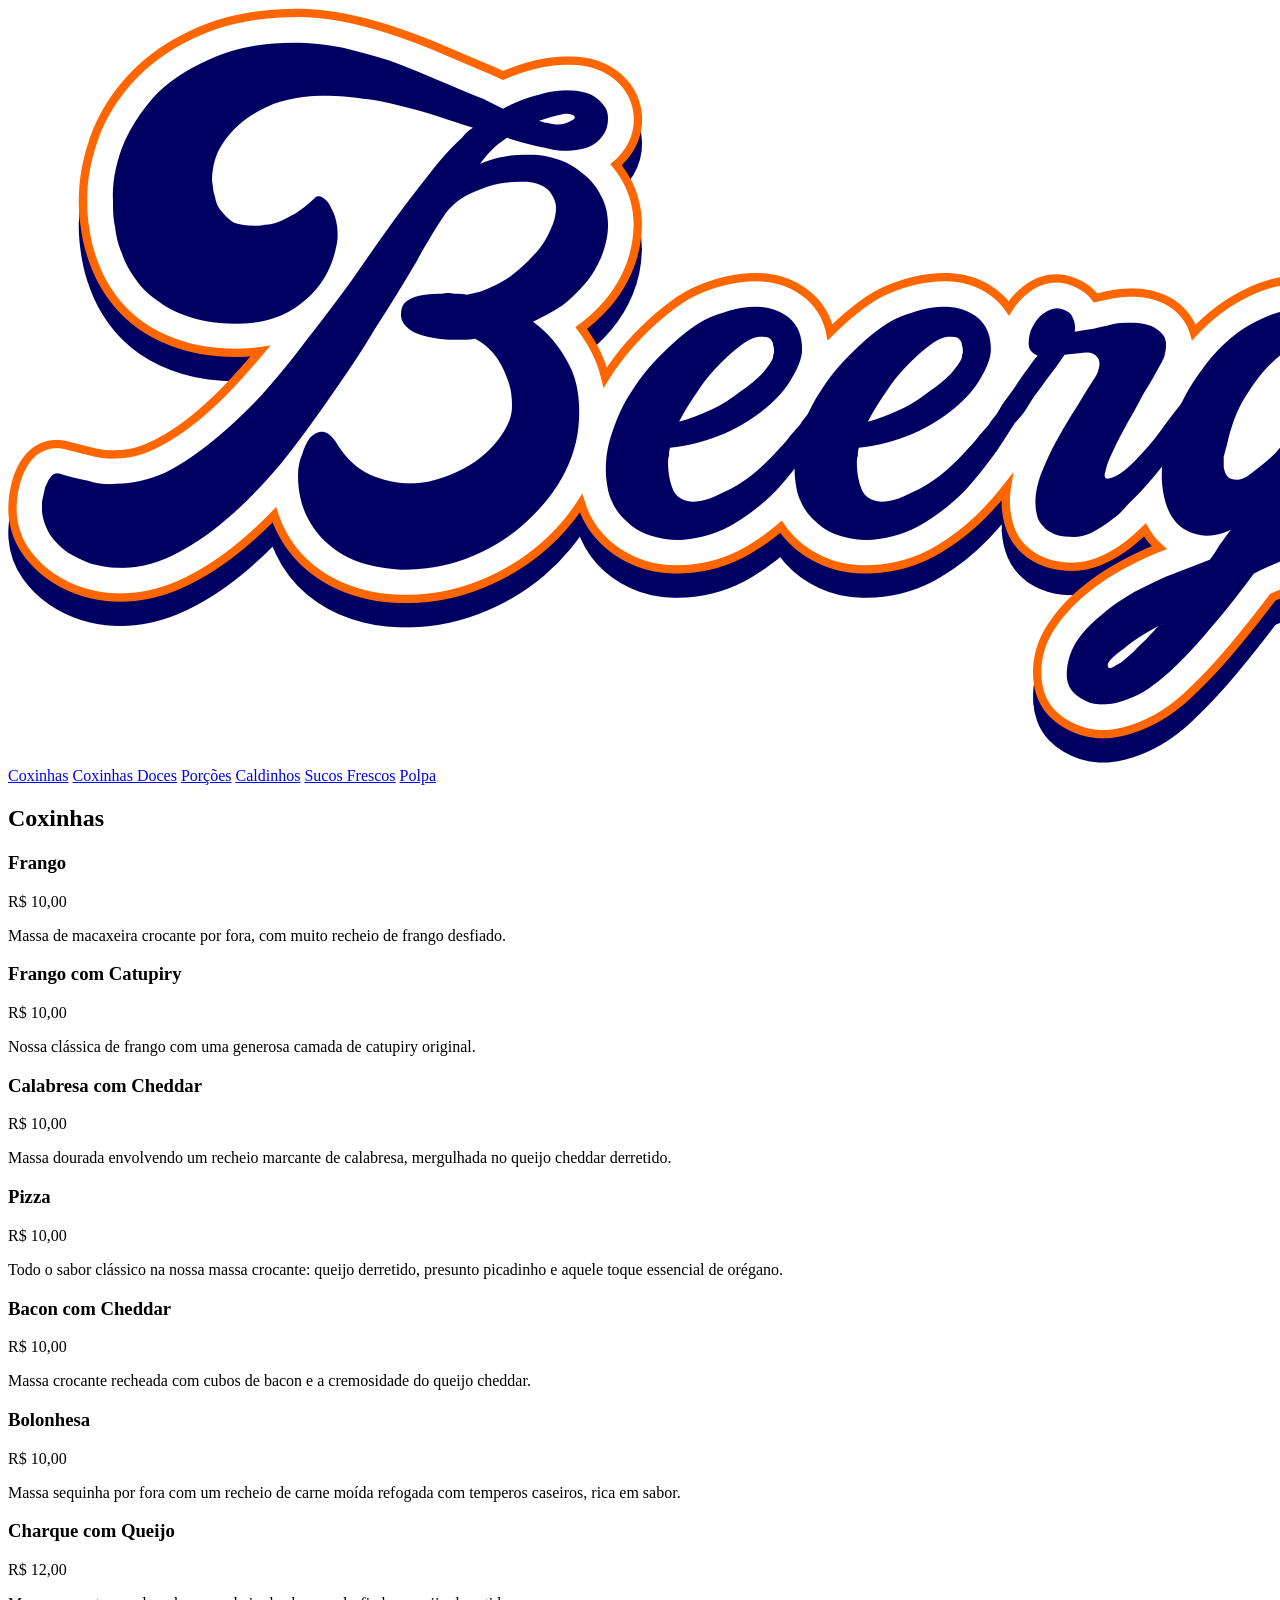
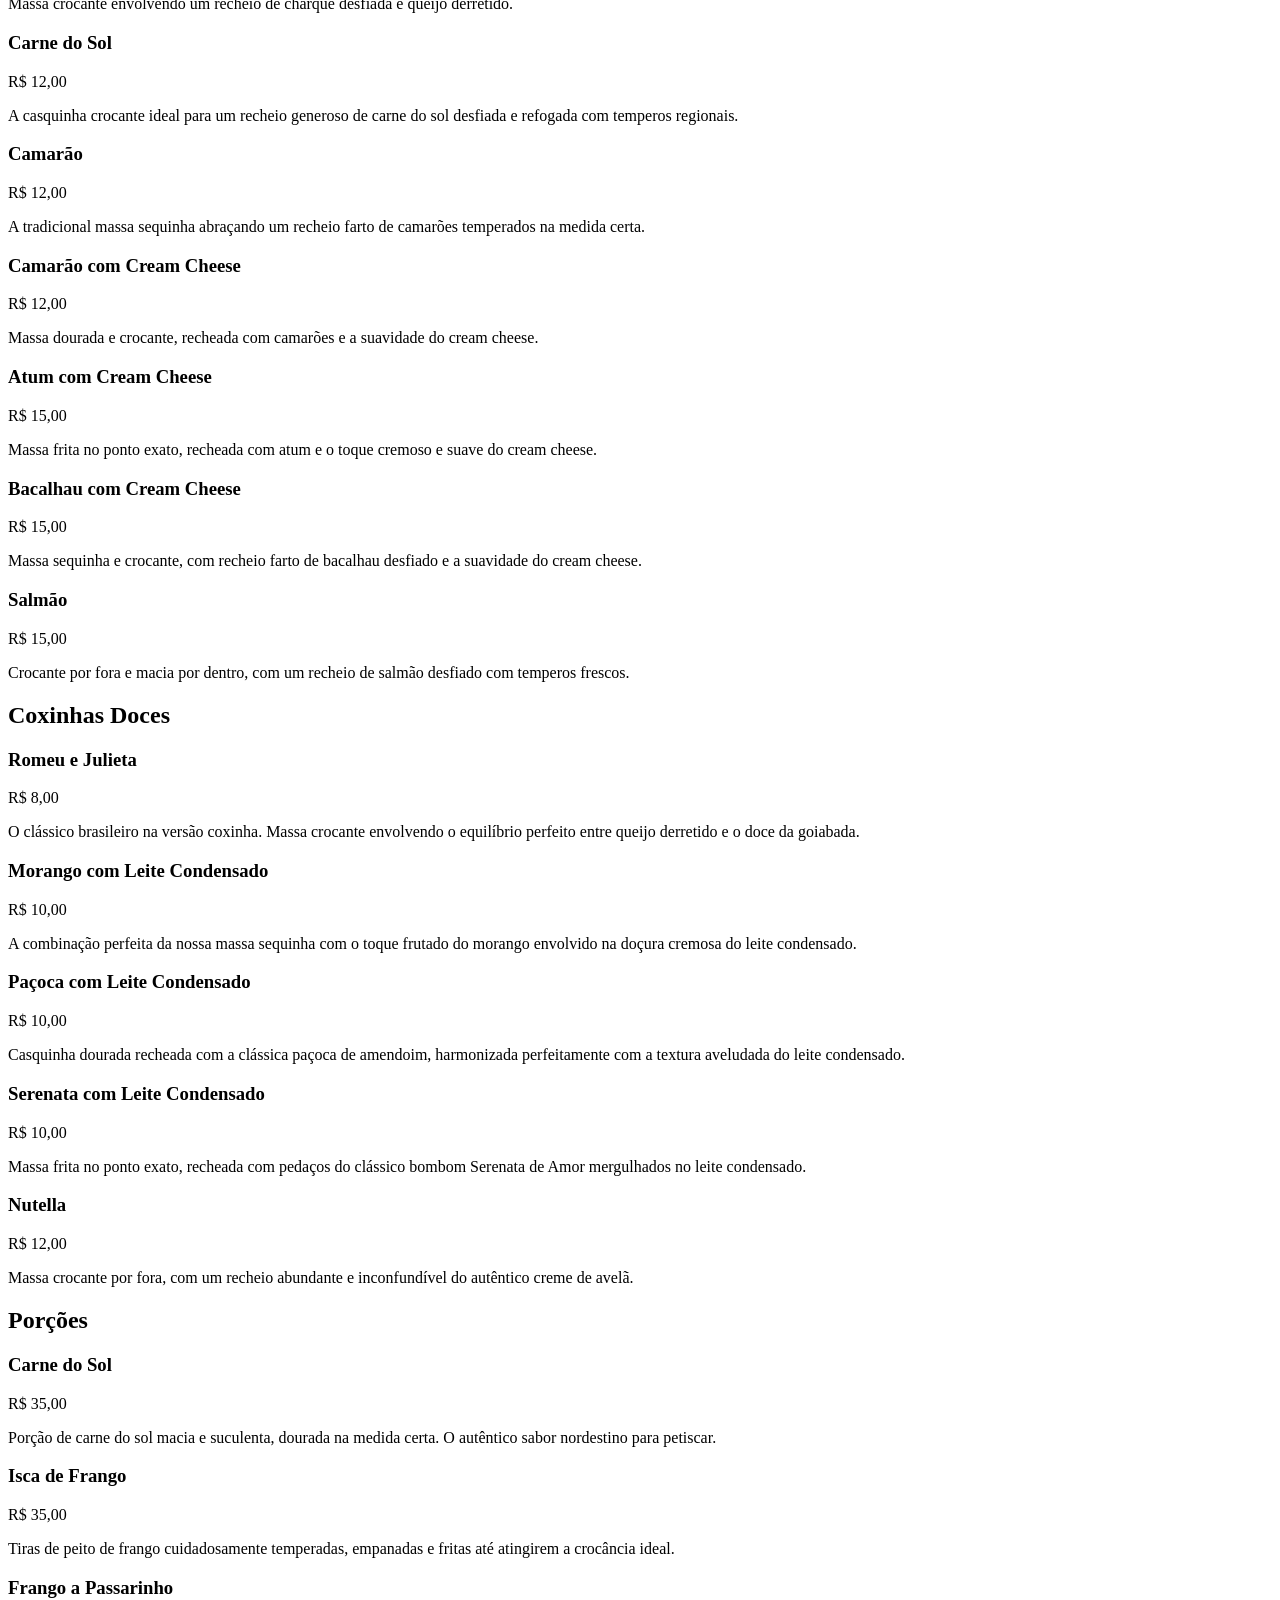
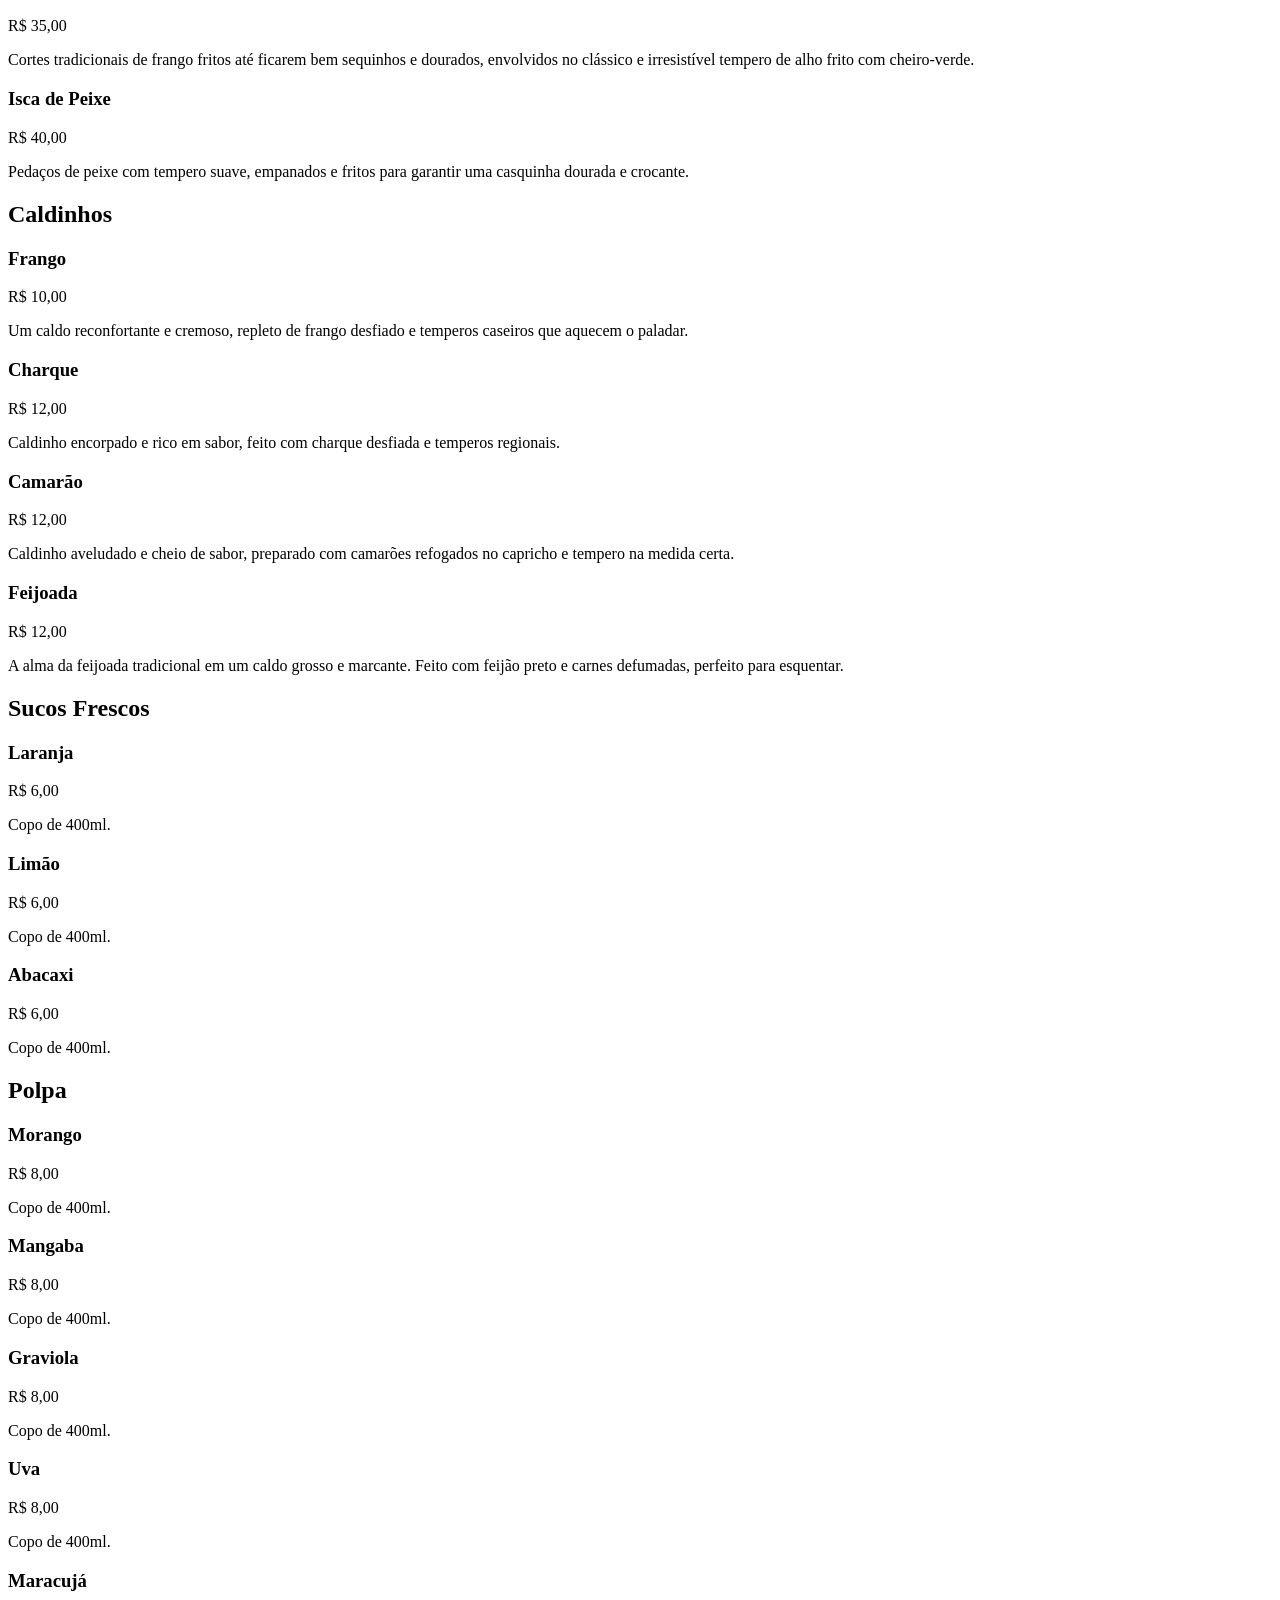
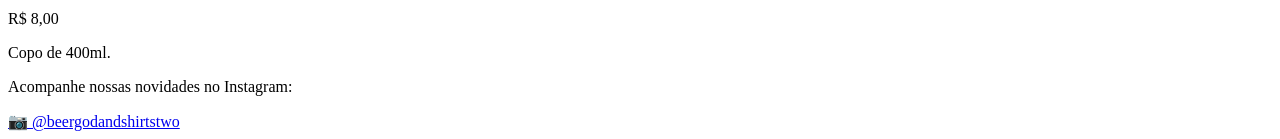
==== commit 85a866ca: "Atualizando os preços dos sucos." ====
--- a/index.html
+++ b/index.html
@@ -336,7 +336,7 @@
         <div class="menu-item">
           <div class="item-header">
             <h3 class="item-title">Laranja</h3>
-            <span class="item-price">R$ 4,00</span>
+            <span class="item-price">R$ 6,00</span>
           </div>
           <p class="item-desc">Copo de 400ml.</p>
         </div>
@@ -344,7 +344,7 @@
         <div class="menu-item">
           <div class="item-header">
             <h3 class="item-title">Limão</h3>
-            <span class="item-price">R$ 4,00</span>
+            <span class="item-price">R$ 6,00</span>
           </div>
           <p class="item-desc">Copo de 400ml.</p>
         </div>
@@ -352,7 +352,7 @@
         <div class="menu-item">
           <div class="item-header">
             <h3 class="item-title">Abacaxi</h3>
-            <span class="item-price">R$ 4,00</span>
+            <span class="item-price">R$ 6,00</span>
           </div>
           <p class="item-desc">Copo de 400ml.</p>
         </div>
@@ -365,7 +365,7 @@
         <div class="menu-item">
           <div class="item-header">
             <h3 class="item-title">Morango</h3>
-            <span class="item-price">R$ 6,00</span>
+            <span class="item-price">R$ 8,00</span>
           </div>
           <p class="item-desc">Copo de 400ml.</p>
         </div>
@@ -373,7 +373,7 @@
         <div class="menu-item">
           <div class="item-header">
             <h3 class="item-title">Mangaba</h3>
-            <span class="item-price">R$ 6,00</span>
+            <span class="item-price">R$ 8,00</span>
           </div>
           <p class="item-desc">Copo de 400ml.</p>
         </div>
@@ -381,7 +381,7 @@
         <div class="menu-item">
           <div class="item-header">
             <h3 class="item-title">Graviola</h3>
-            <span class="item-price">R$ 6,00</span>
+            <span class="item-price">R$ 8,00</span>
           </div>
           <p class="item-desc">Copo de 400ml.</p>
         </div>
@@ -389,7 +389,7 @@
         <div class="menu-item">
           <div class="item-header">
             <h3 class="item-title">Uva</h3>
-            <span class="item-price">R$ 6,00</span>
+            <span class="item-price">R$ 8,00</span>
           </div>
           <p class="item-desc">Copo de 400ml.</p>
         </div>
@@ -397,7 +397,7 @@
         <div class="menu-item">
           <div class="item-header">
             <h3 class="item-title">Maracujá</h3>
-            <span class="item-price">R$ 6,00</span>
+            <span class="item-price">R$ 8,00</span>
           </div>
           <p class="item-desc">Copo de 400ml.</p>
         </div>
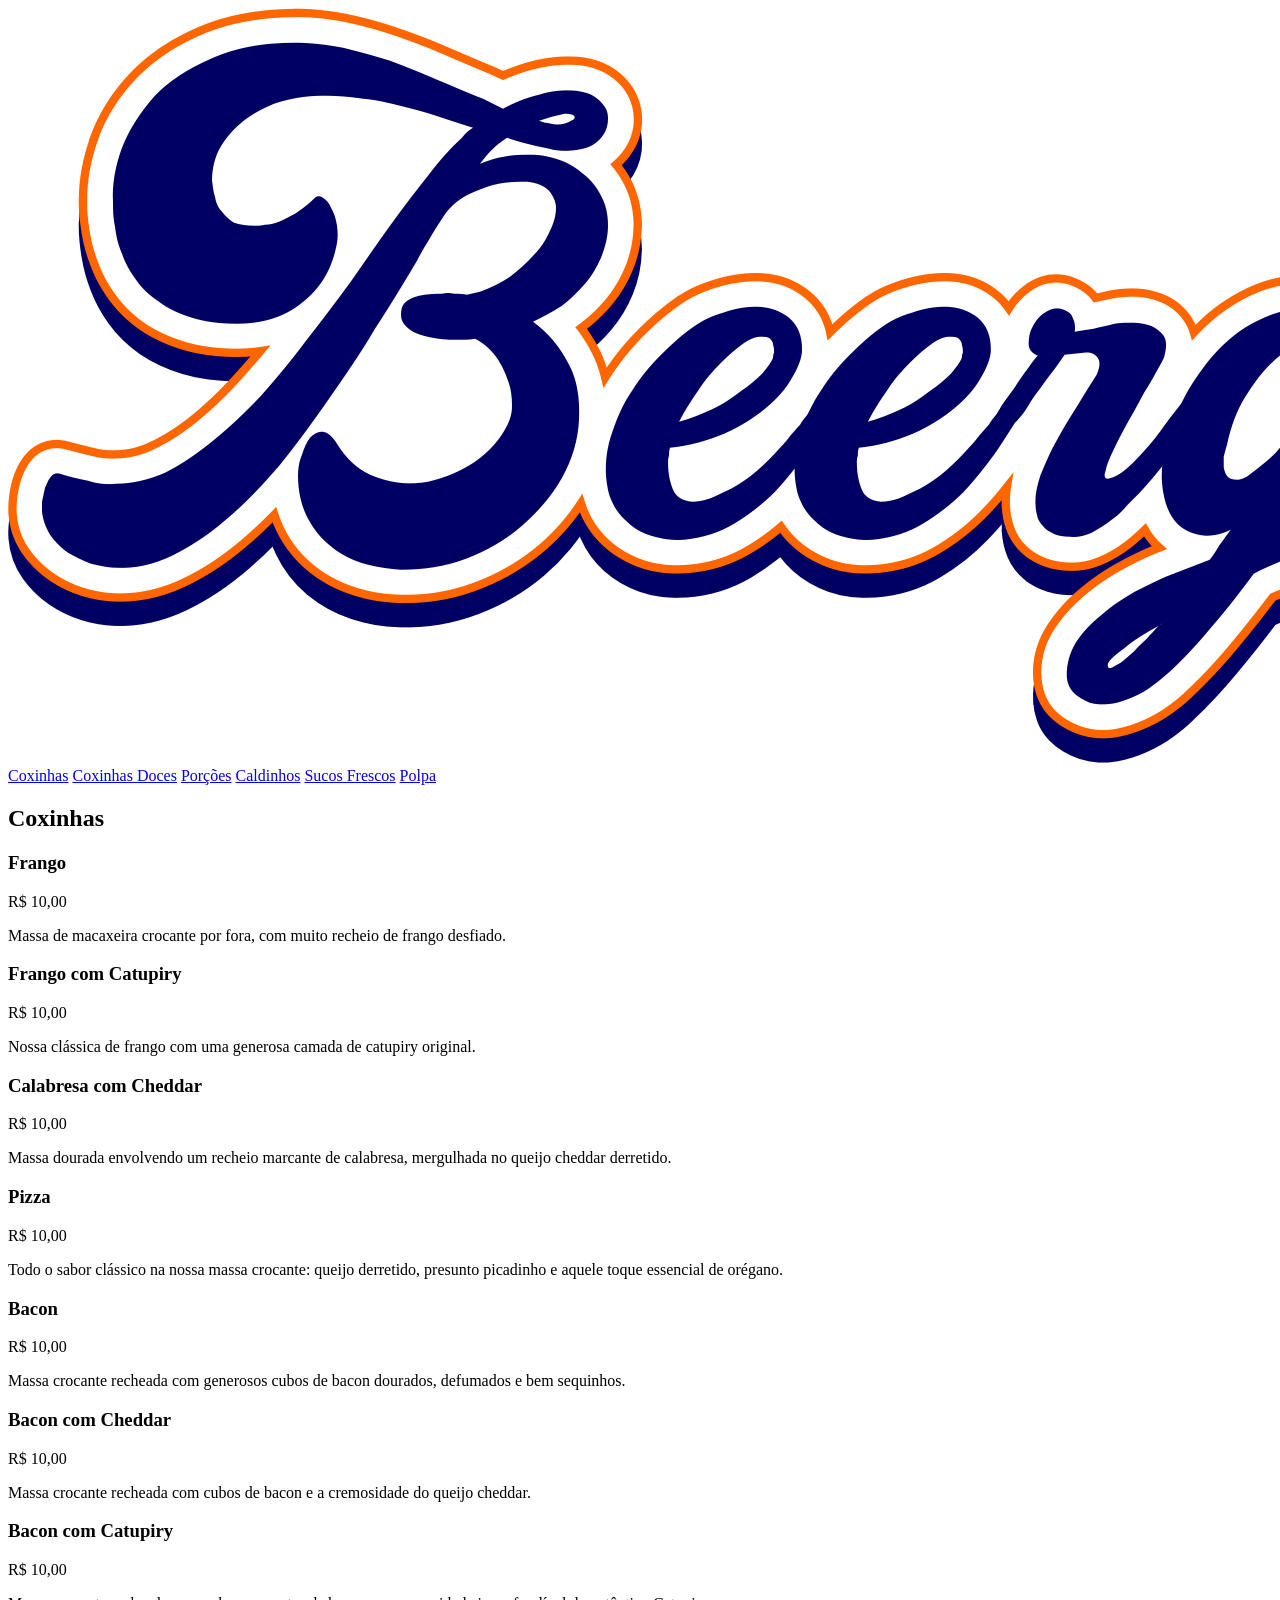
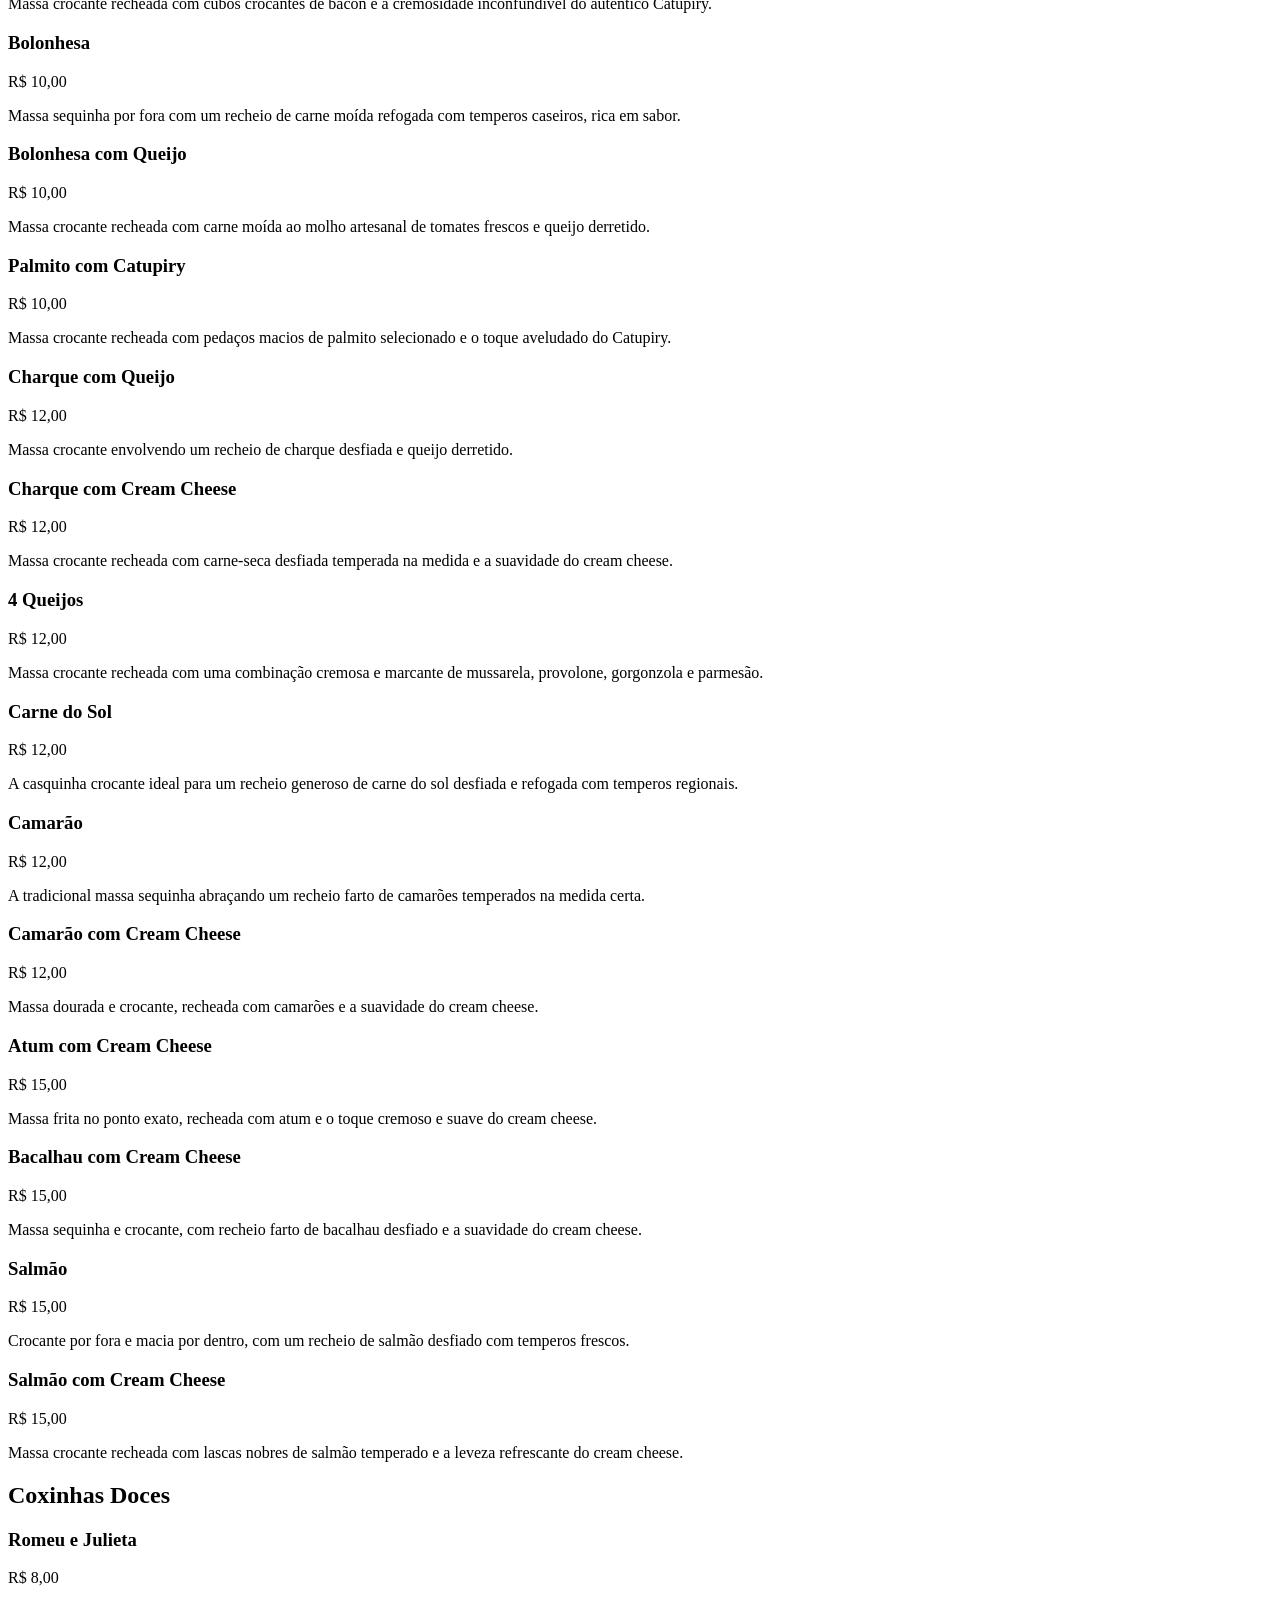
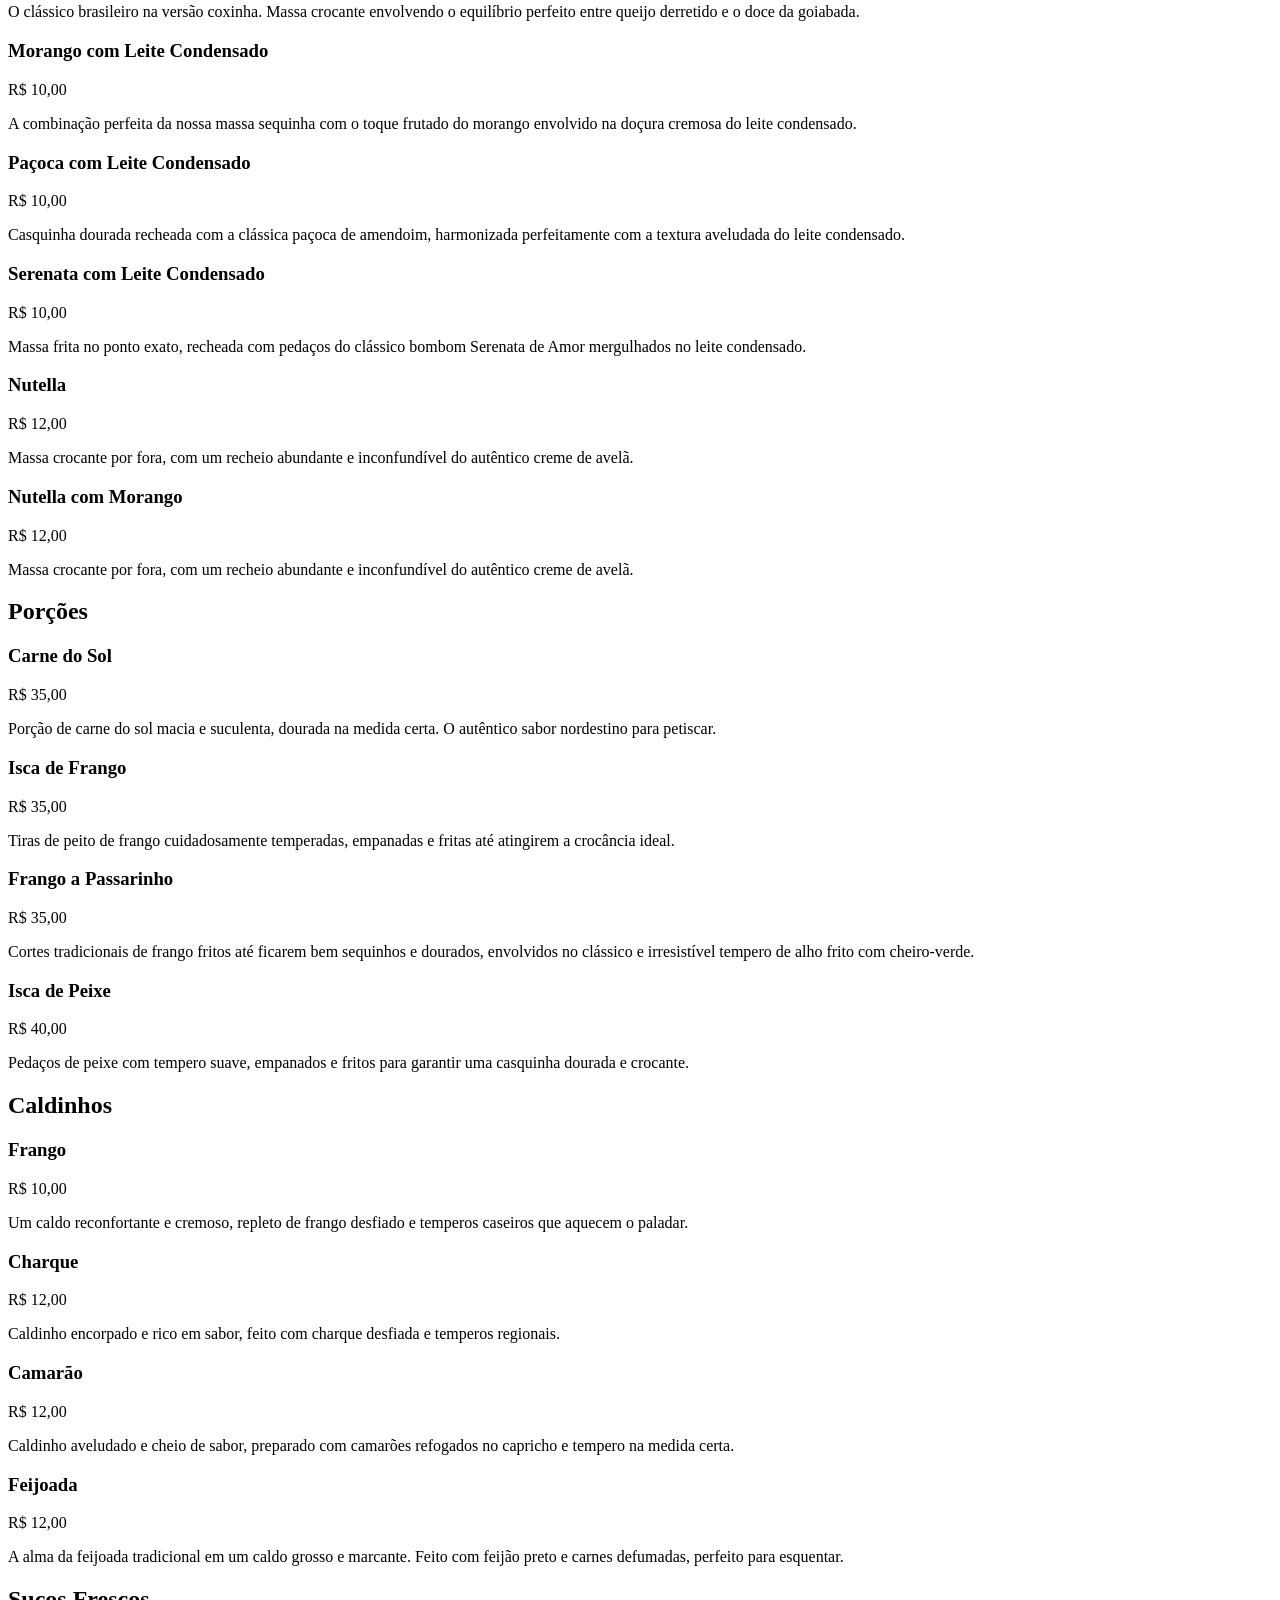
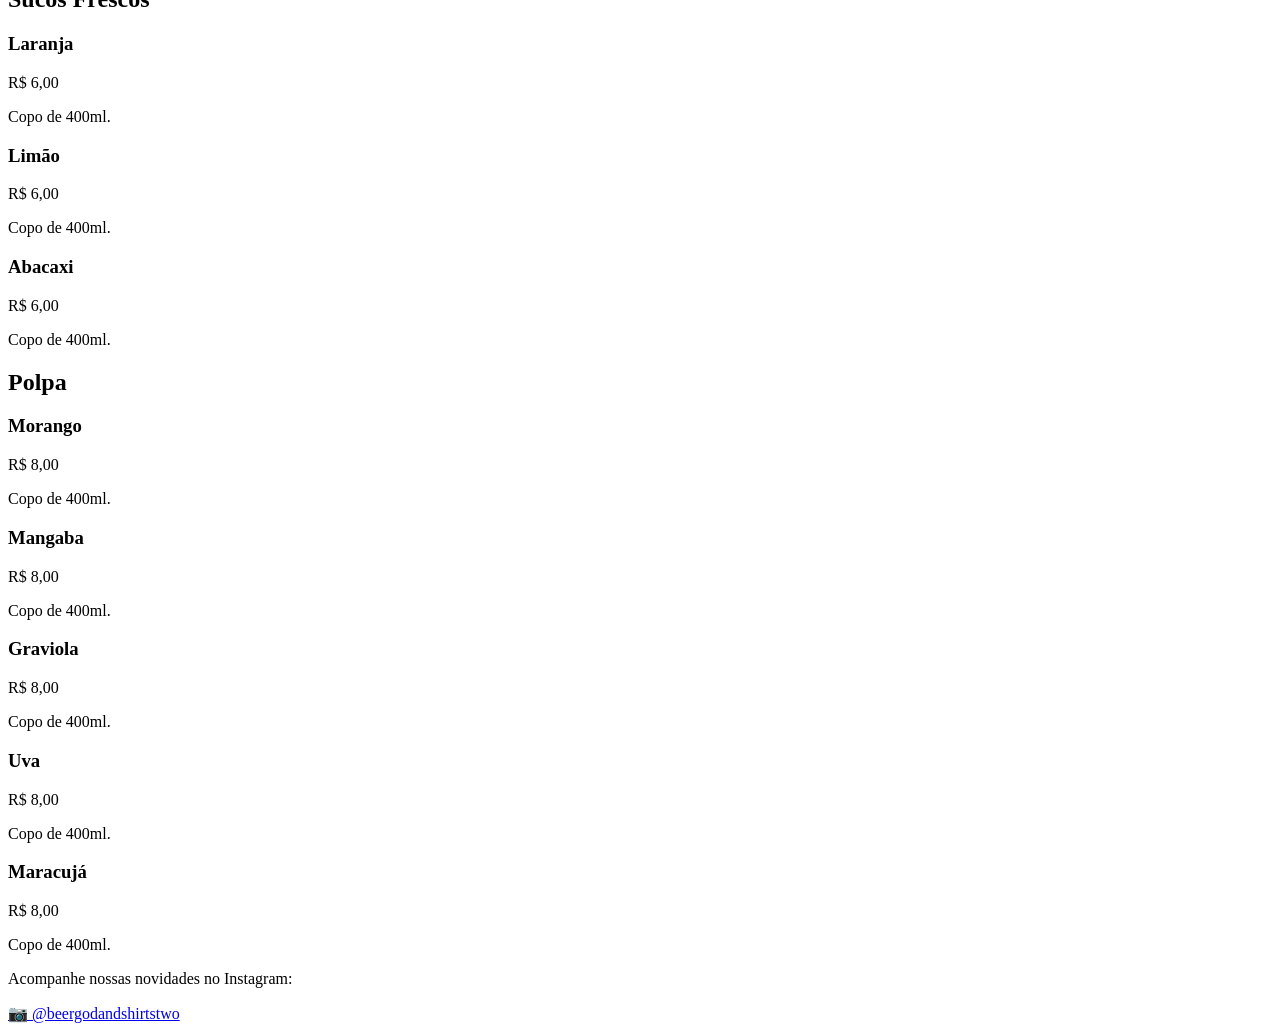
==== commit 7480eb33: "Adição de novos sabores de coxinhas ao cardápio" ====
--- a/index.html
+++ b/index.html
@@ -71,6 +71,16 @@
 
         <div class="menu-item">
           <div class="item-header">
+            <h3 class="item-title">Bacon</h3>
+            <span class="item-price">R$ 10,00</span>
+          </div>
+          <p class="item-desc">
+            Massa crocante recheada com generosos cubos de bacon dourados, defumados e bem sequinhos.
+          </p>
+        </div>
+
+        <div class="menu-item">
+          <div class="item-header">
             <h3 class="item-title">Bacon com Cheddar</h3>
             <span class="item-price">R$ 10,00</span>
           </div>
@@ -82,6 +92,16 @@
 
         <div class="menu-item">
           <div class="item-header">
+            <h3 class="item-title">Bacon com Catupiry</h3>
+            <span class="item-price">R$ 10,00</span>
+          </div>
+          <p class="item-desc">
+            Massa crocante recheada com cubos crocantes de bacon e a cremosidade inconfundível do autêntico Catupiry.
+          </p>
+        </div>
+
+        <div class="menu-item">
+          <div class="item-header">
             <h3 class="item-title">Bolonhesa</h3>
             <span class="item-price">R$ 10,00</span>
           </div>
@@ -93,6 +113,26 @@
 
         <div class="menu-item">
           <div class="item-header">
+            <h3 class="item-title">Bolonhesa com Queijo</h3>
+            <span class="item-price">R$ 10,00</span>
+          </div>
+          <p class="item-desc">
+            Massa crocante recheada com carne moída ao molho artesanal de tomates frescos e queijo derretido.
+          </p>
+        </div>
+
+        <div class="menu-item">
+          <div class="item-header">
+            <h3 class="item-title">Palmito com Catupiry</h3>
+            <span class="item-price">R$ 10,00</span>
+          </div>
+          <p class="item-desc">
+            Massa crocante recheada com pedaços macios de palmito selecionado e o toque aveludado do Catupiry.
+          </p>
+        </div>
+
+        <div class="menu-item">
+          <div class="item-header">
             <h3 class="item-title">Charque com Queijo</h3>
             <span class="item-price">R$ 12,00</span>
           </div>
@@ -104,6 +144,26 @@
 
         <div class="menu-item">
           <div class="item-header">
+            <h3 class="item-title">Charque com Cream Cheese</h3>
+            <span class="item-price">R$ 12,00</span>
+          </div>
+          <p class="item-desc">
+            Massa crocante recheada com carne-seca desfiada temperada na medida e a suavidade do cream cheese.
+          </p>
+        </div>
+
+        <div class="menu-item">
+          <div class="item-header">
+            <h3 class="item-title">4 Queijos</h3>
+            <span class="item-price">R$ 12,00</span>
+          </div>
+          <p class="item-desc">
+            Massa crocante recheada com uma combinação cremosa e marcante de mussarela, provolone, gorgonzola e parmesão.
+          </p>
+        </div>
+
+        <div class="menu-item">
+          <div class="item-header">
             <h3 class="item-title">Carne do Sol</h3>
             <span class="item-price">R$ 12,00</span>
           </div>
@@ -165,6 +225,16 @@
           <p class="item-desc">
             Crocante por fora e macia por dentro, com um recheio de salmão
             desfiado com temperos frescos.
+          </p>
+        </div>
+
+        <div class="menu-item">
+          <div class="item-header">
+            <h3 class="item-title">Salmão com Cream Cheese</h3>
+            <span class="item-price">R$ 15,00</span>
+          </div>
+          <p class="item-desc">
+            Massa crocante recheada com lascas nobres de salmão temperado e a leveza refrescante do cream cheese.
           </p>
         </div>
       </section>
@@ -221,6 +291,17 @@
         <div class="menu-item">
           <div class="item-header">
             <h3 class="item-title">Nutella</h3>
+            <span class="item-price">R$ 12,00</span>
+          </div>
+          <p class="item-desc">
+            Massa crocante por fora, com um recheio abundante e inconfundível do
+            autêntico creme de avelã.
+          </p>
+        </div>
+
+        <div class="menu-item">
+          <div class="item-header">
+            <h3 class="item-title">Nutella com Morango</h3>
             <span class="item-price">R$ 12,00</span>
           </div>
           <p class="item-desc">
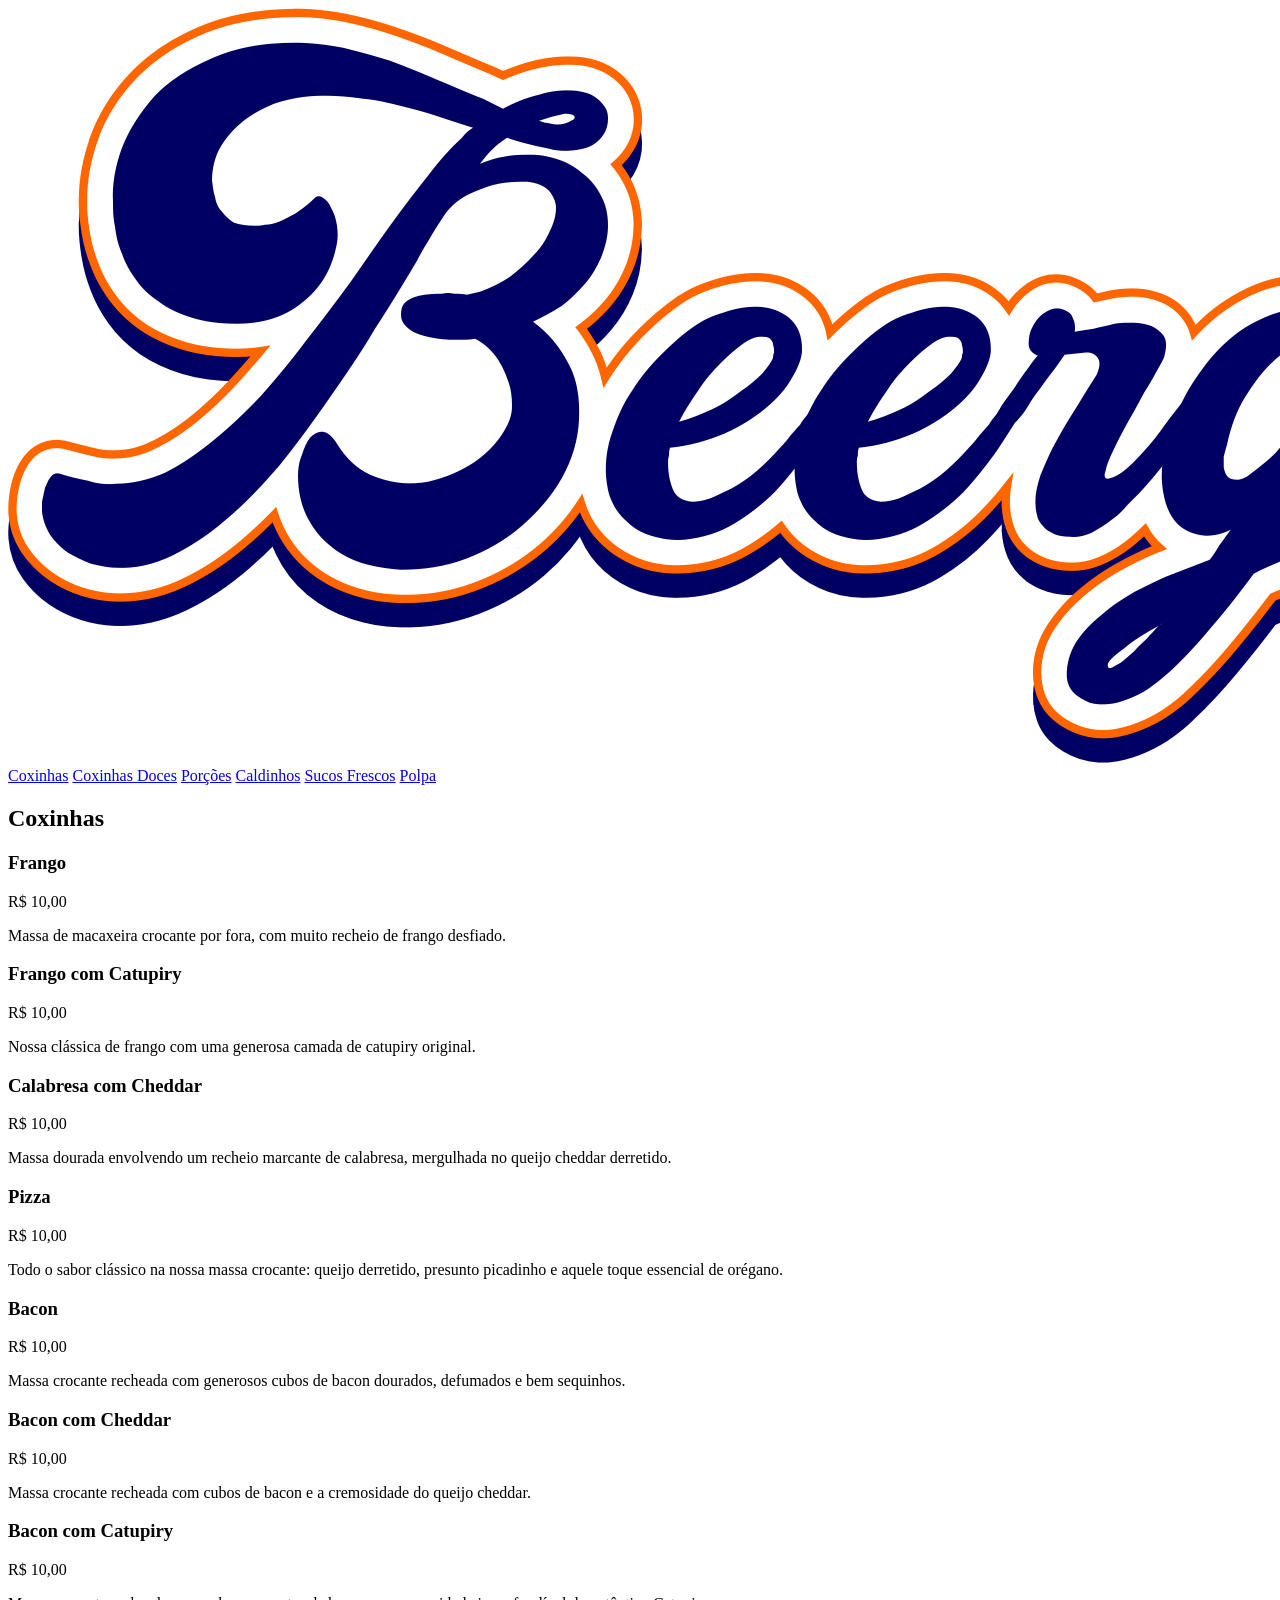
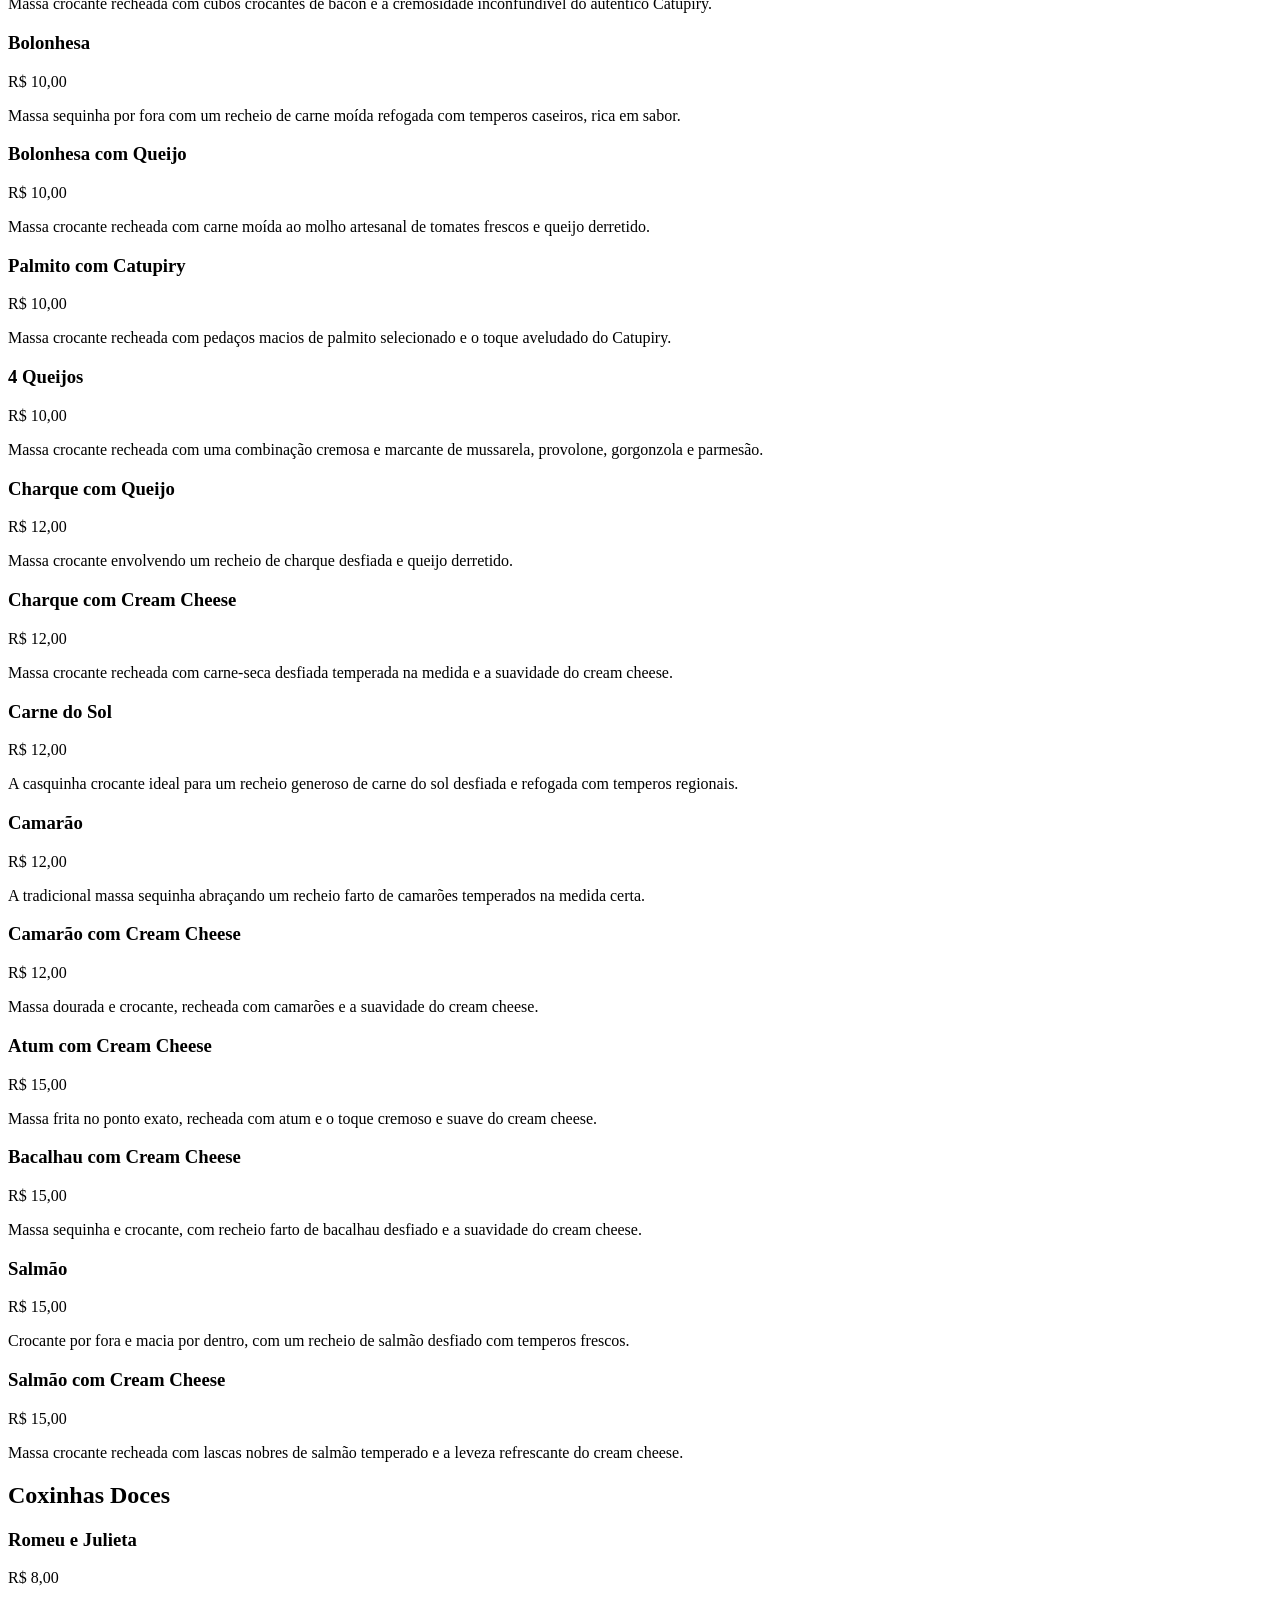
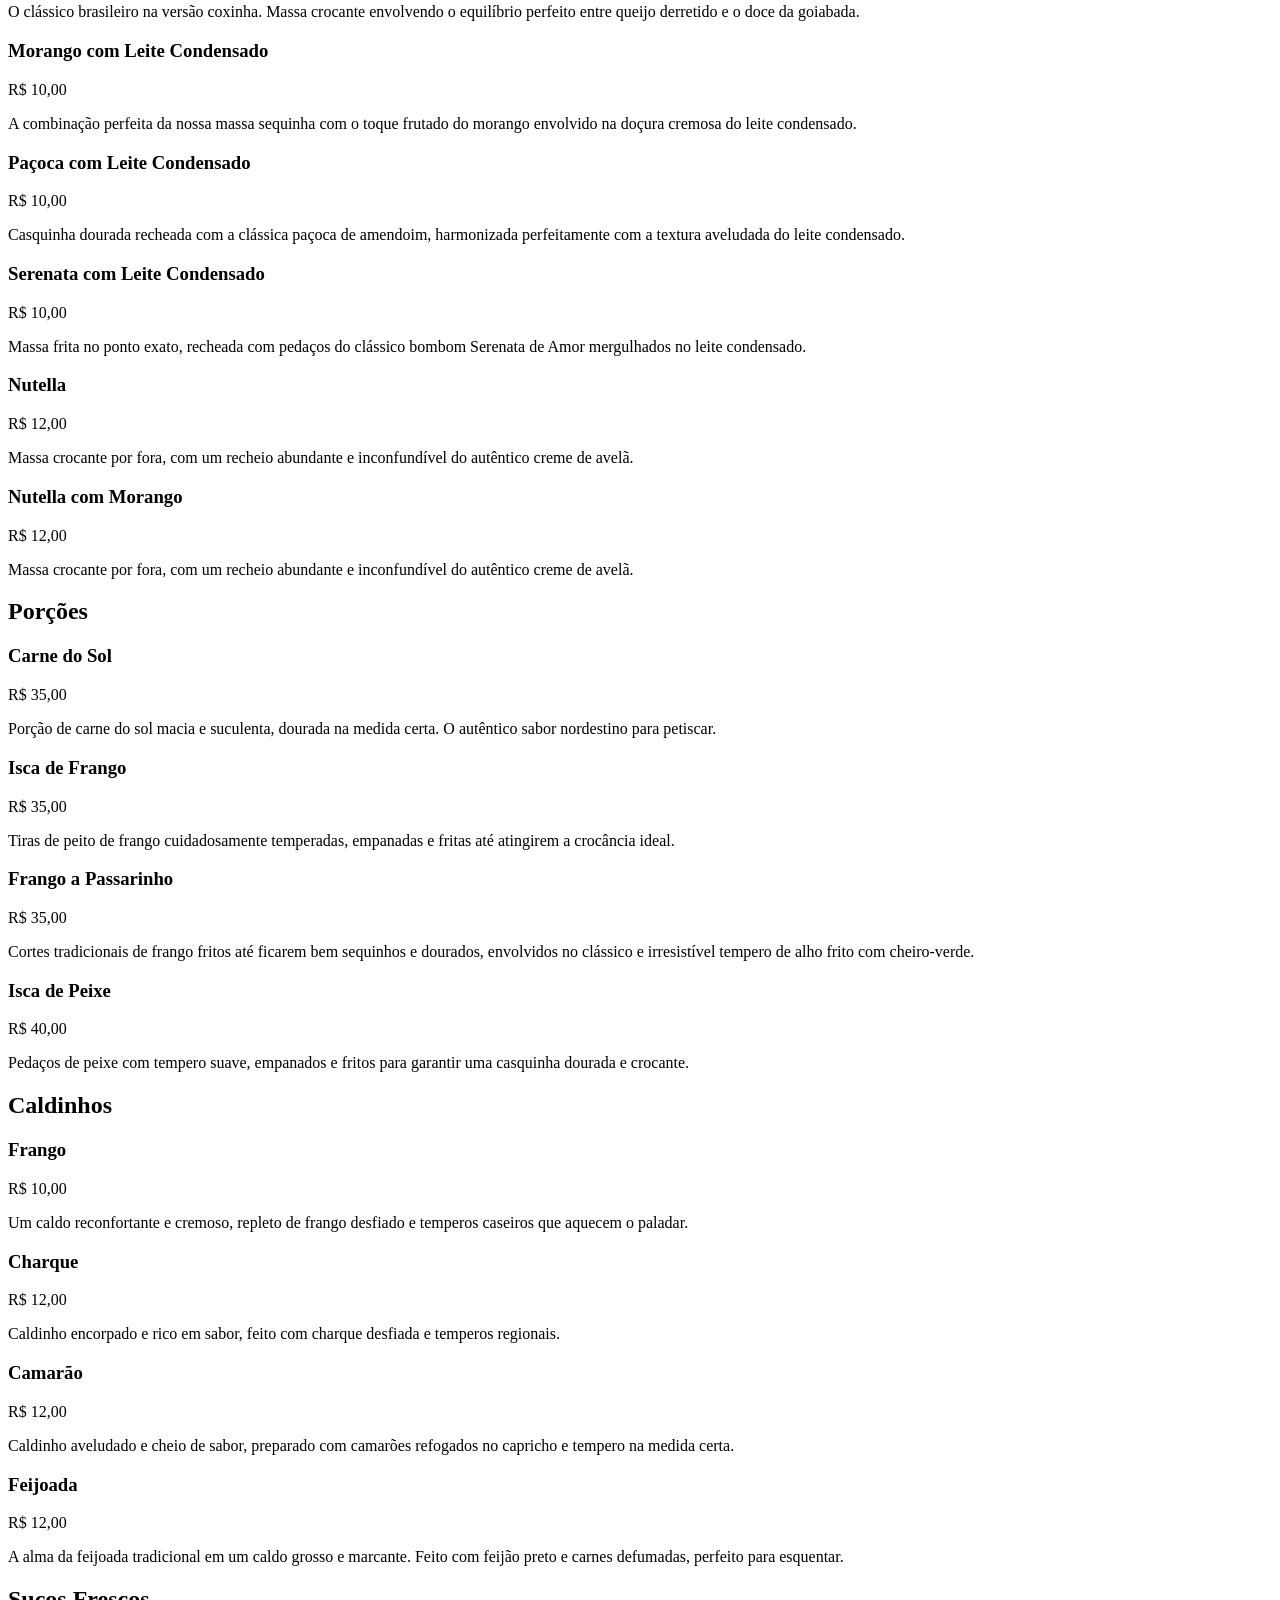
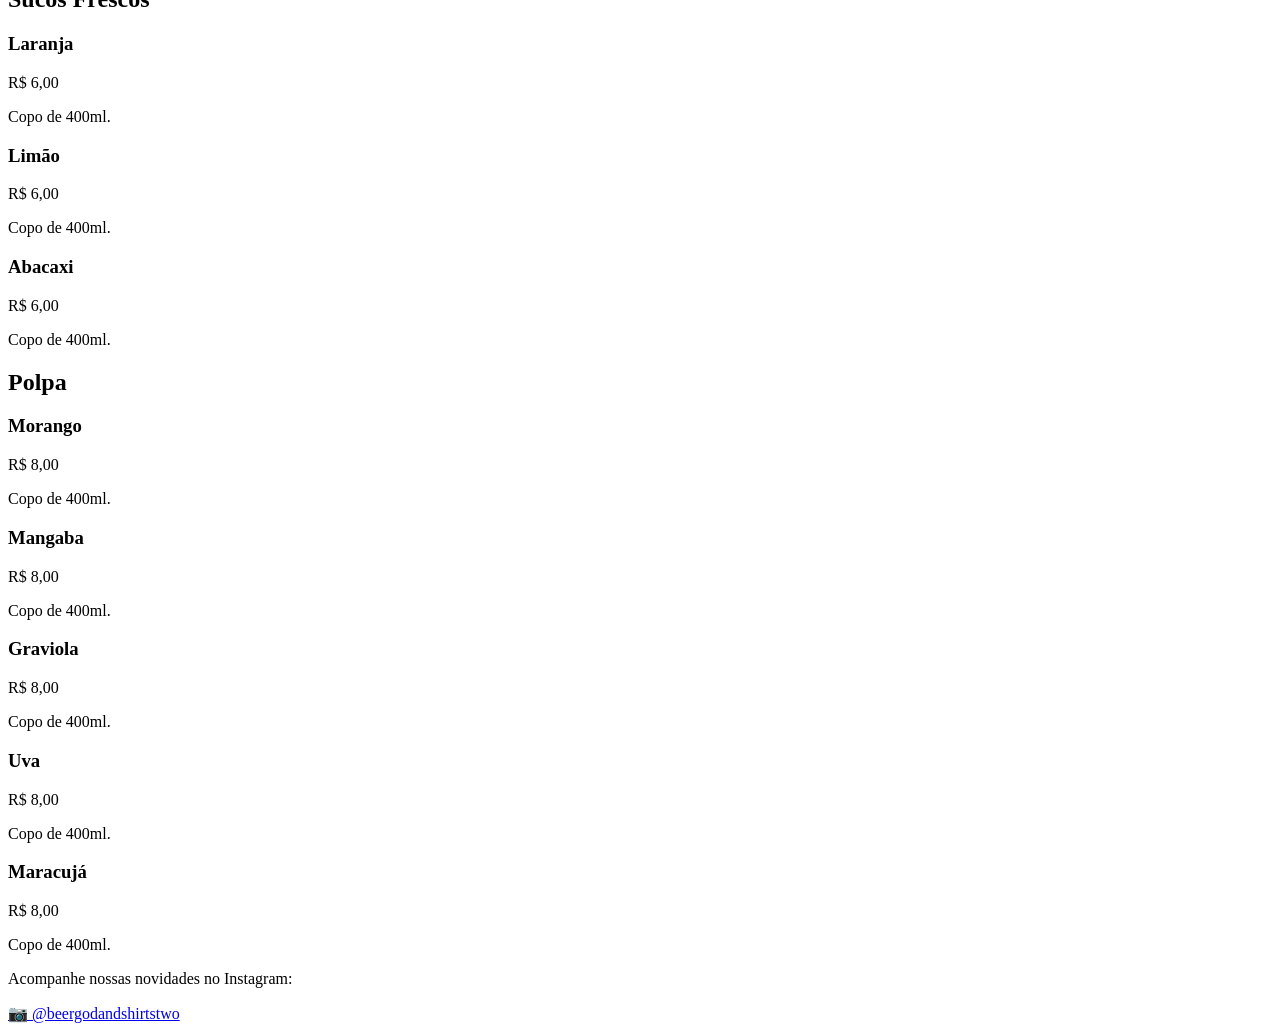
==== commit d50fb6f8: "Update index.html" ====
--- a/index.html
+++ b/index.html
@@ -133,6 +133,16 @@
 
         <div class="menu-item">
           <div class="item-header">
+            <h3 class="item-title">4 Queijos</h3>
+            <span class="item-price">R$ 10,00</span>
+          </div>
+          <p class="item-desc">
+            Massa crocante recheada com uma combinação cremosa e marcante de mussarela, provolone, gorgonzola e parmesão.
+          </p>
+        </div>
+
+        <div class="menu-item">
+          <div class="item-header">
             <h3 class="item-title">Charque com Queijo</h3>
             <span class="item-price">R$ 12,00</span>
           </div>
@@ -149,16 +159,6 @@
           </div>
           <p class="item-desc">
             Massa crocante recheada com carne-seca desfiada temperada na medida e a suavidade do cream cheese.
-          </p>
-        </div>
-
-        <div class="menu-item">
-          <div class="item-header">
-            <h3 class="item-title">4 Queijos</h3>
-            <span class="item-price">R$ 12,00</span>
-          </div>
-          <p class="item-desc">
-            Massa crocante recheada com uma combinação cremosa e marcante de mussarela, provolone, gorgonzola e parmesão.
           </p>
         </div>
 
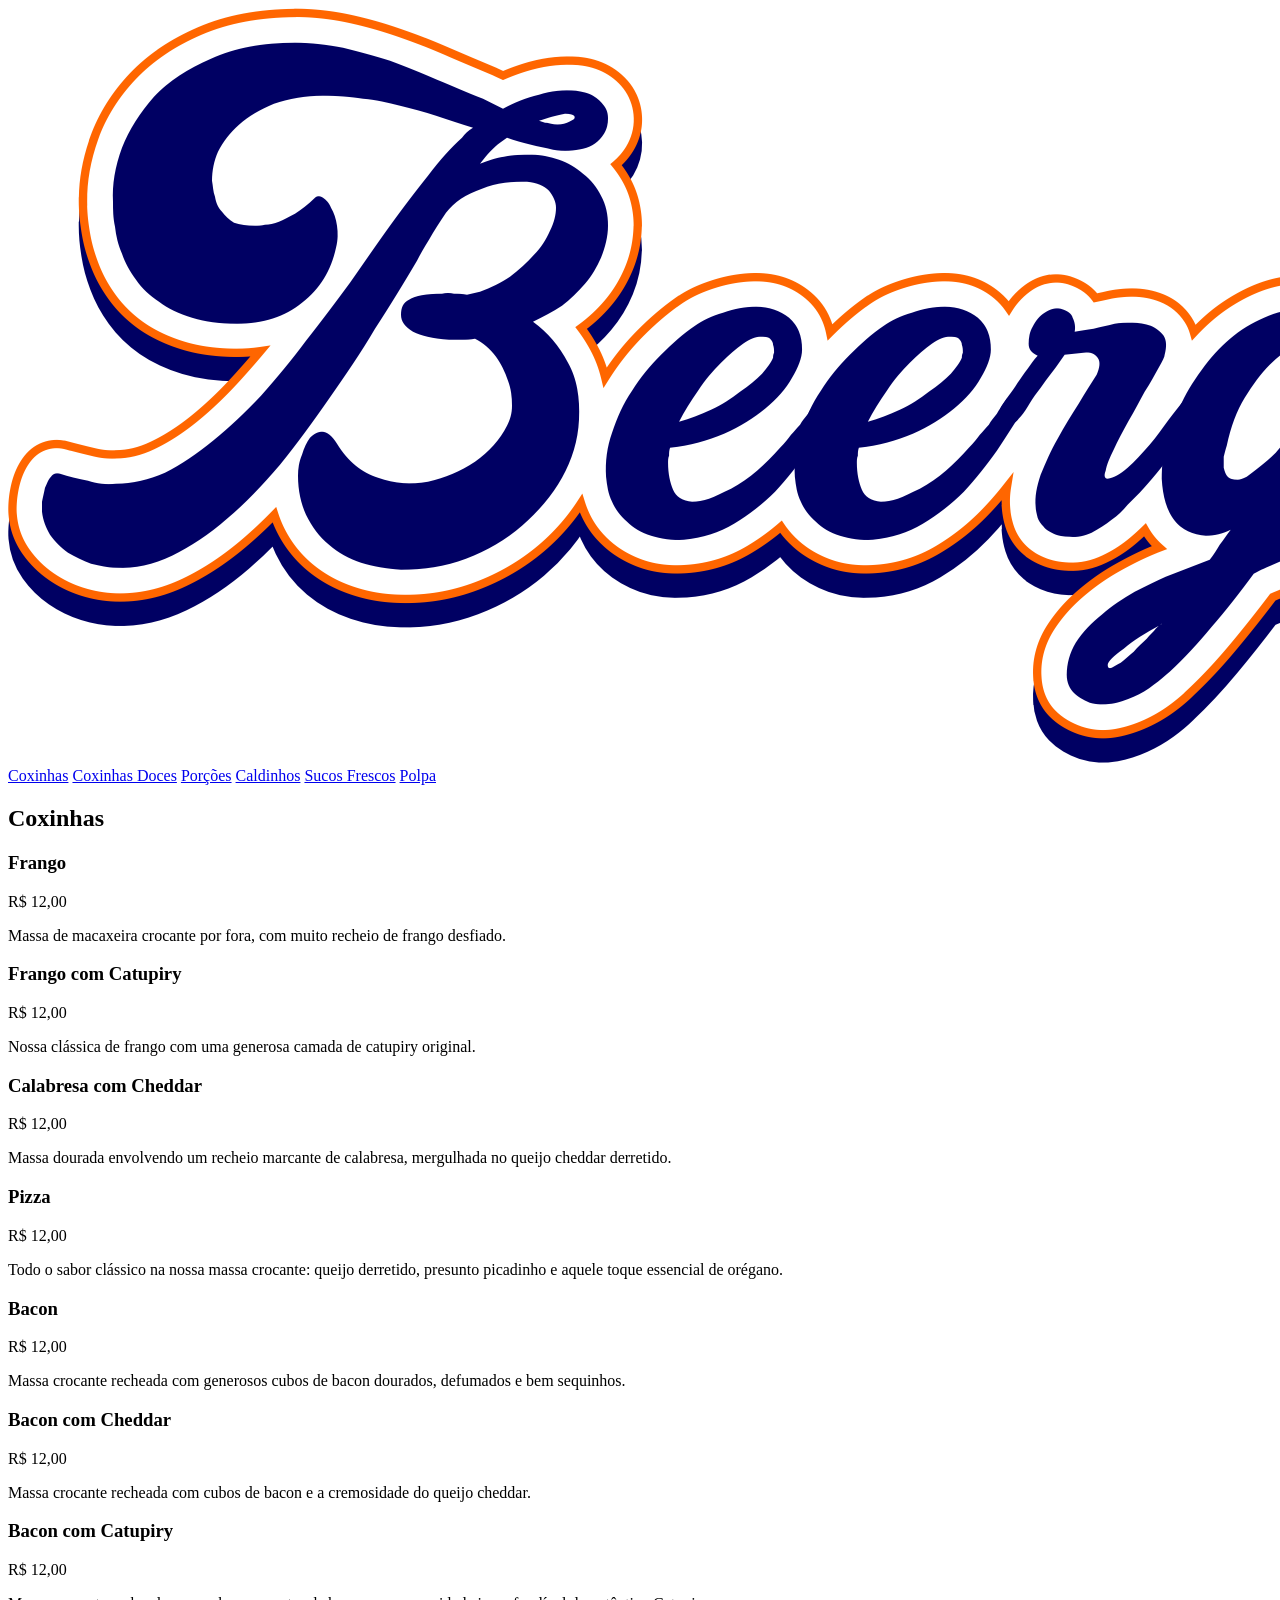
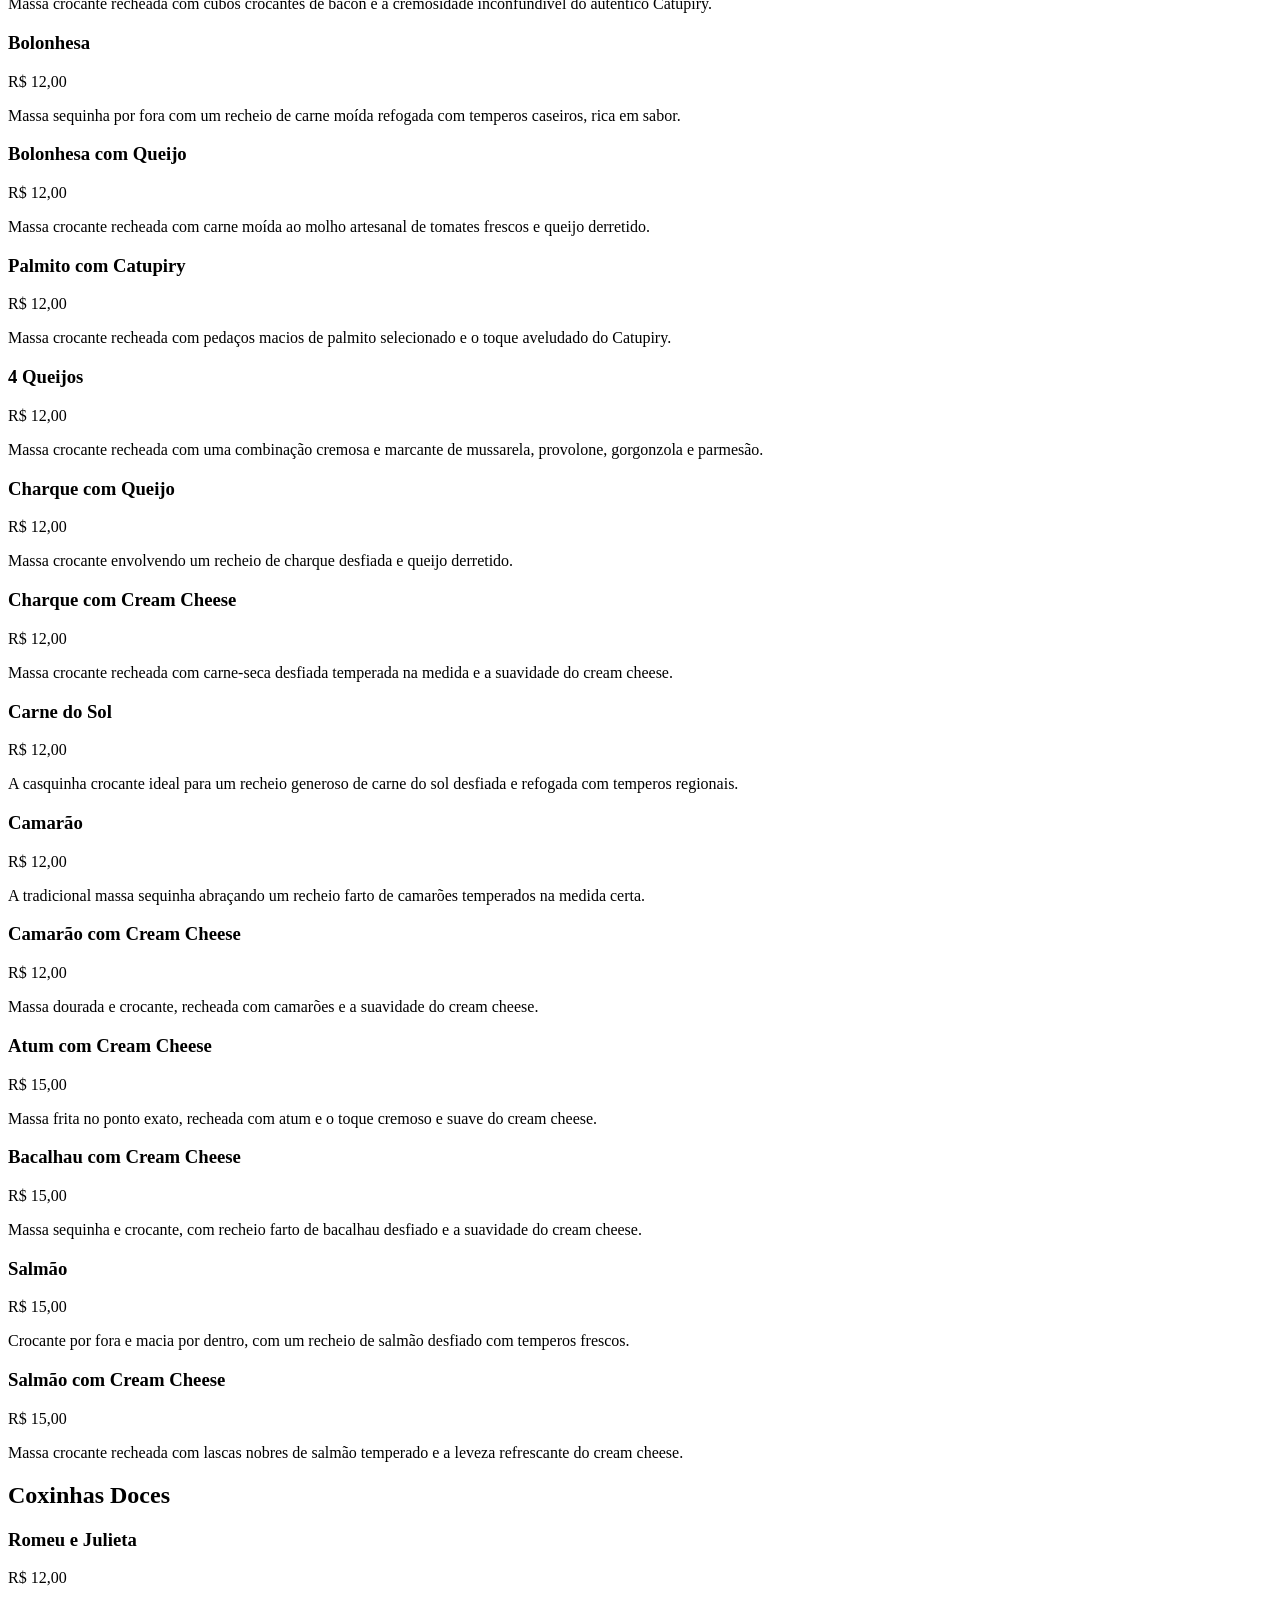
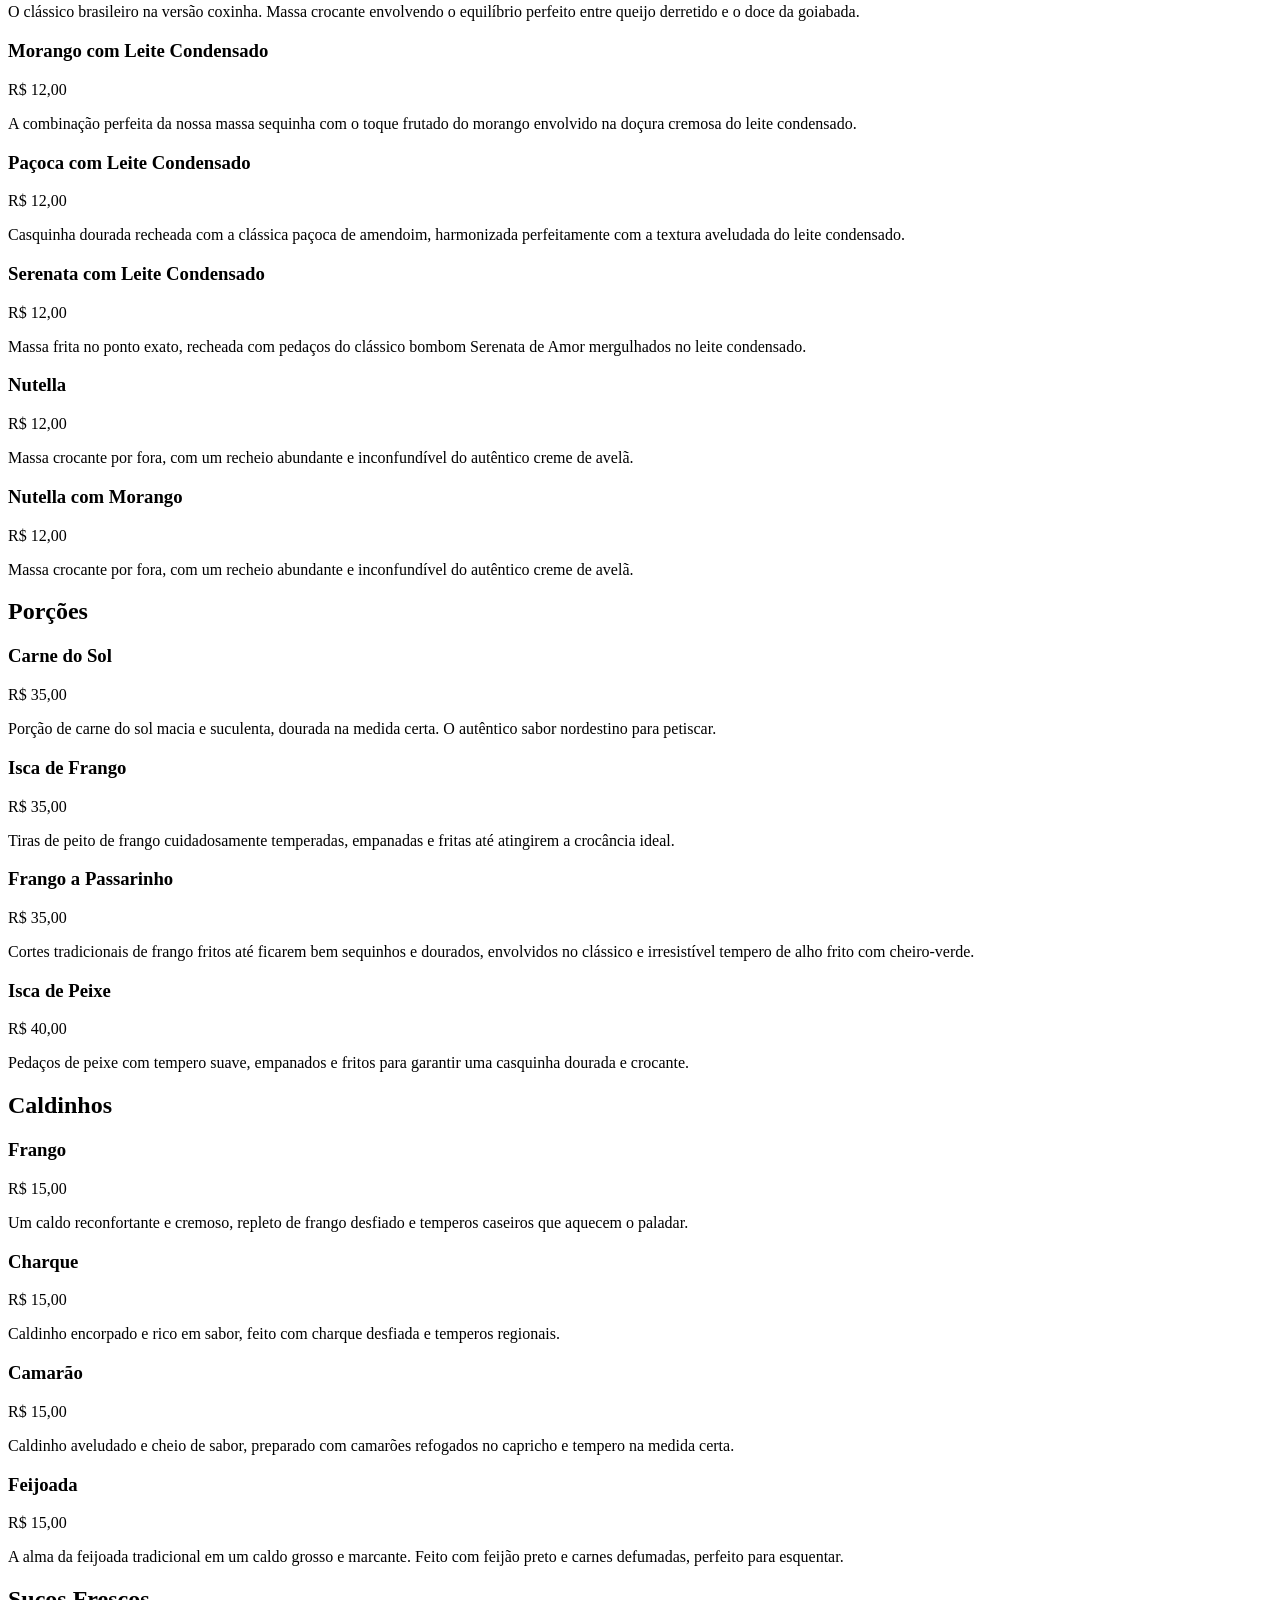
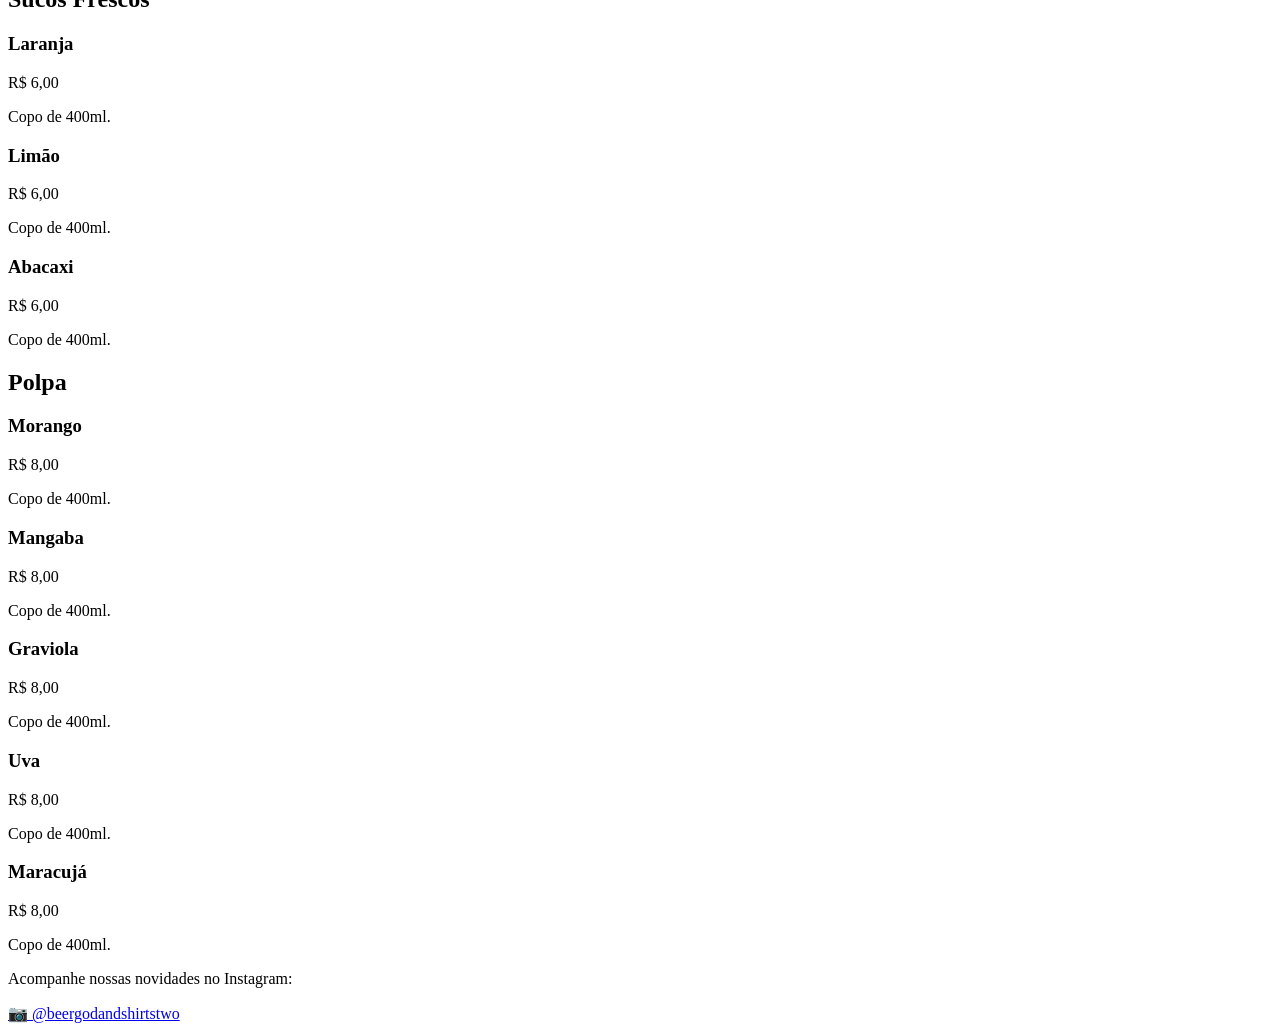
==== commit 01e6b202: "Atualização de preços de diversos produtos" ====
--- a/index.html
+++ b/index.html
@@ -28,7 +28,7 @@
         <div class="menu-item">
           <div class="item-header">
             <h3 class="item-title">Frango</h3>
-            <span class="item-price">R$ 10,00</span>
+            <span class="item-price">R$ 12,00</span>
           </div>
           <p class="item-desc">
             Massa de macaxeira crocante por fora, com muito recheio de frango
@@ -39,7 +39,7 @@
         <div class="menu-item">
           <div class="item-header">
             <h3 class="item-title">Frango com Catupiry</h3>
-            <span class="item-price">R$ 10,00</span>
+            <span class="item-price">R$ 12,00</span>
           </div>
           <p class="item-desc">
             Nossa clássica de frango com uma generosa camada de catupiry
@@ -50,7 +50,7 @@
         <div class="menu-item">
           <div class="item-header">
             <h3 class="item-title">Calabresa com Cheddar</h3>
-            <span class="item-price">R$ 10,00</span>
+            <span class="item-price">R$ 12,00</span>
           </div>
           <p class="item-desc">
             Massa dourada envolvendo um recheio marcante de calabresa,
@@ -61,7 +61,7 @@
         <div class="menu-item">
           <div class="item-header">
             <h3 class="item-title">Pizza</h3>
-            <span class="item-price">R$ 10,00</span>
+            <span class="item-price">R$ 12,00</span>
           </div>
           <p class="item-desc">
             Todo o sabor clássico na nossa massa crocante: queijo derretido,
@@ -72,7 +72,7 @@
         <div class="menu-item">
           <div class="item-header">
             <h3 class="item-title">Bacon</h3>
-            <span class="item-price">R$ 10,00</span>
+            <span class="item-price">R$ 12,00</span>
           </div>
           <p class="item-desc">
             Massa crocante recheada com generosos cubos de bacon dourados, defumados e bem sequinhos.
@@ -82,7 +82,7 @@
         <div class="menu-item">
           <div class="item-header">
             <h3 class="item-title">Bacon com Cheddar</h3>
-            <span class="item-price">R$ 10,00</span>
+            <span class="item-price">R$ 12,00</span>
           </div>
           <p class="item-desc">
             Massa crocante recheada com cubos de bacon e a cremosidade do queijo
@@ -93,7 +93,7 @@
         <div class="menu-item">
           <div class="item-header">
             <h3 class="item-title">Bacon com Catupiry</h3>
-            <span class="item-price">R$ 10,00</span>
+            <span class="item-price">R$ 12,00</span>
           </div>
           <p class="item-desc">
             Massa crocante recheada com cubos crocantes de bacon e a cremosidade inconfundível do autêntico Catupiry.
@@ -103,7 +103,7 @@
         <div class="menu-item">
           <div class="item-header">
             <h3 class="item-title">Bolonhesa</h3>
-            <span class="item-price">R$ 10,00</span>
+            <span class="item-price">R$ 12,00</span>
           </div>
           <p class="item-desc">
             Massa sequinha por fora com um recheio de carne moída refogada com
@@ -114,7 +114,7 @@
         <div class="menu-item">
           <div class="item-header">
             <h3 class="item-title">Bolonhesa com Queijo</h3>
-            <span class="item-price">R$ 10,00</span>
+            <span class="item-price">R$ 12,00</span>
           </div>
           <p class="item-desc">
             Massa crocante recheada com carne moída ao molho artesanal de tomates frescos e queijo derretido.
@@ -124,7 +124,7 @@
         <div class="menu-item">
           <div class="item-header">
             <h3 class="item-title">Palmito com Catupiry</h3>
-            <span class="item-price">R$ 10,00</span>
+            <span class="item-price">R$ 12,00</span>
           </div>
           <p class="item-desc">
             Massa crocante recheada com pedaços macios de palmito selecionado e o toque aveludado do Catupiry.
@@ -134,7 +134,7 @@
         <div class="menu-item">
           <div class="item-header">
             <h3 class="item-title">4 Queijos</h3>
-            <span class="item-price">R$ 10,00</span>
+            <span class="item-price">R$ 12,00</span>
           </div>
           <p class="item-desc">
             Massa crocante recheada com uma combinação cremosa e marcante de mussarela, provolone, gorgonzola e parmesão.
@@ -246,7 +246,7 @@
         <div class="menu-item">
           <div class="item-header">
             <h3 class="item-title">Romeu e Julieta</h3>
-            <span class="item-price">R$ 8,00</span>
+            <span class="item-price">R$ 12,00</span>
           </div>
           <p class="item-desc">
             O clássico brasileiro na versão coxinha. Massa crocante envolvendo o
@@ -257,7 +257,7 @@
         <div class="menu-item">
           <div class="item-header">
             <h3 class="item-title">Morango com Leite Condensado</h3>
-            <span class="item-price">R$ 10,00</span>
+            <span class="item-price">R$ 12,00</span>
           </div>
           <p class="item-desc">
             A combinação perfeita da nossa massa sequinha com o toque frutado do
@@ -268,7 +268,7 @@
         <div class="menu-item">
           <div class="item-header">
             <h3 class="item-title">Paçoca com Leite Condensado</h3>
-            <span class="item-price">R$ 10,00</span>
+            <span class="item-price">R$ 12,00</span>
           </div>
           <p class="item-desc">
             Casquinha dourada recheada com a clássica paçoca de amendoim,
@@ -280,7 +280,7 @@
         <div class="menu-item">
           <div class="item-header">
             <h3 class="item-title">Serenata com Leite Condensado</h3>
-            <span class="item-price">R$ 10,00</span>
+            <span class="item-price">R$ 12,00</span>
           </div>
           <p class="item-desc">
             Massa frita no ponto exato, recheada com pedaços do clássico bombom
@@ -368,7 +368,7 @@
         <div class="menu-item">
           <div class="item-header">
             <h3 class="item-title">Frango</h3>
-            <span class="item-price">R$ 10,00</span>
+            <span class="item-price">R$ 15,00</span>
           </div>
           <p class="item-desc">
             Um caldo reconfortante e cremoso, repleto de frango desfiado e
@@ -379,7 +379,7 @@
         <div class="menu-item">
           <div class="item-header">
             <h3 class="item-title">Charque</h3>
-            <span class="item-price">R$ 12,00</span>
+            <span class="item-price">R$ 15,00</span>
           </div>
           <p class="item-desc">
             Caldinho encorpado e rico em sabor, feito com charque desfiada e
@@ -390,7 +390,7 @@
         <div class="menu-item">
           <div class="item-header">
             <h3 class="item-title">Camarão</h3>
-            <span class="item-price">R$ 12,00</span>
+            <span class="item-price">R$ 15,00</span>
           </div>
           <p class="item-desc">
             Caldinho aveludado e cheio de sabor, preparado com camarões
@@ -401,7 +401,7 @@
         <div class="menu-item">
           <div class="item-header">
             <h3 class="item-title">Feijoada</h3>
-            <span class="item-price">R$ 12,00</span>
+            <span class="item-price">R$ 15,00</span>
           </div>
           <p class="item-desc">
             A alma da feijoada tradicional em um caldo grosso e marcante. Feito
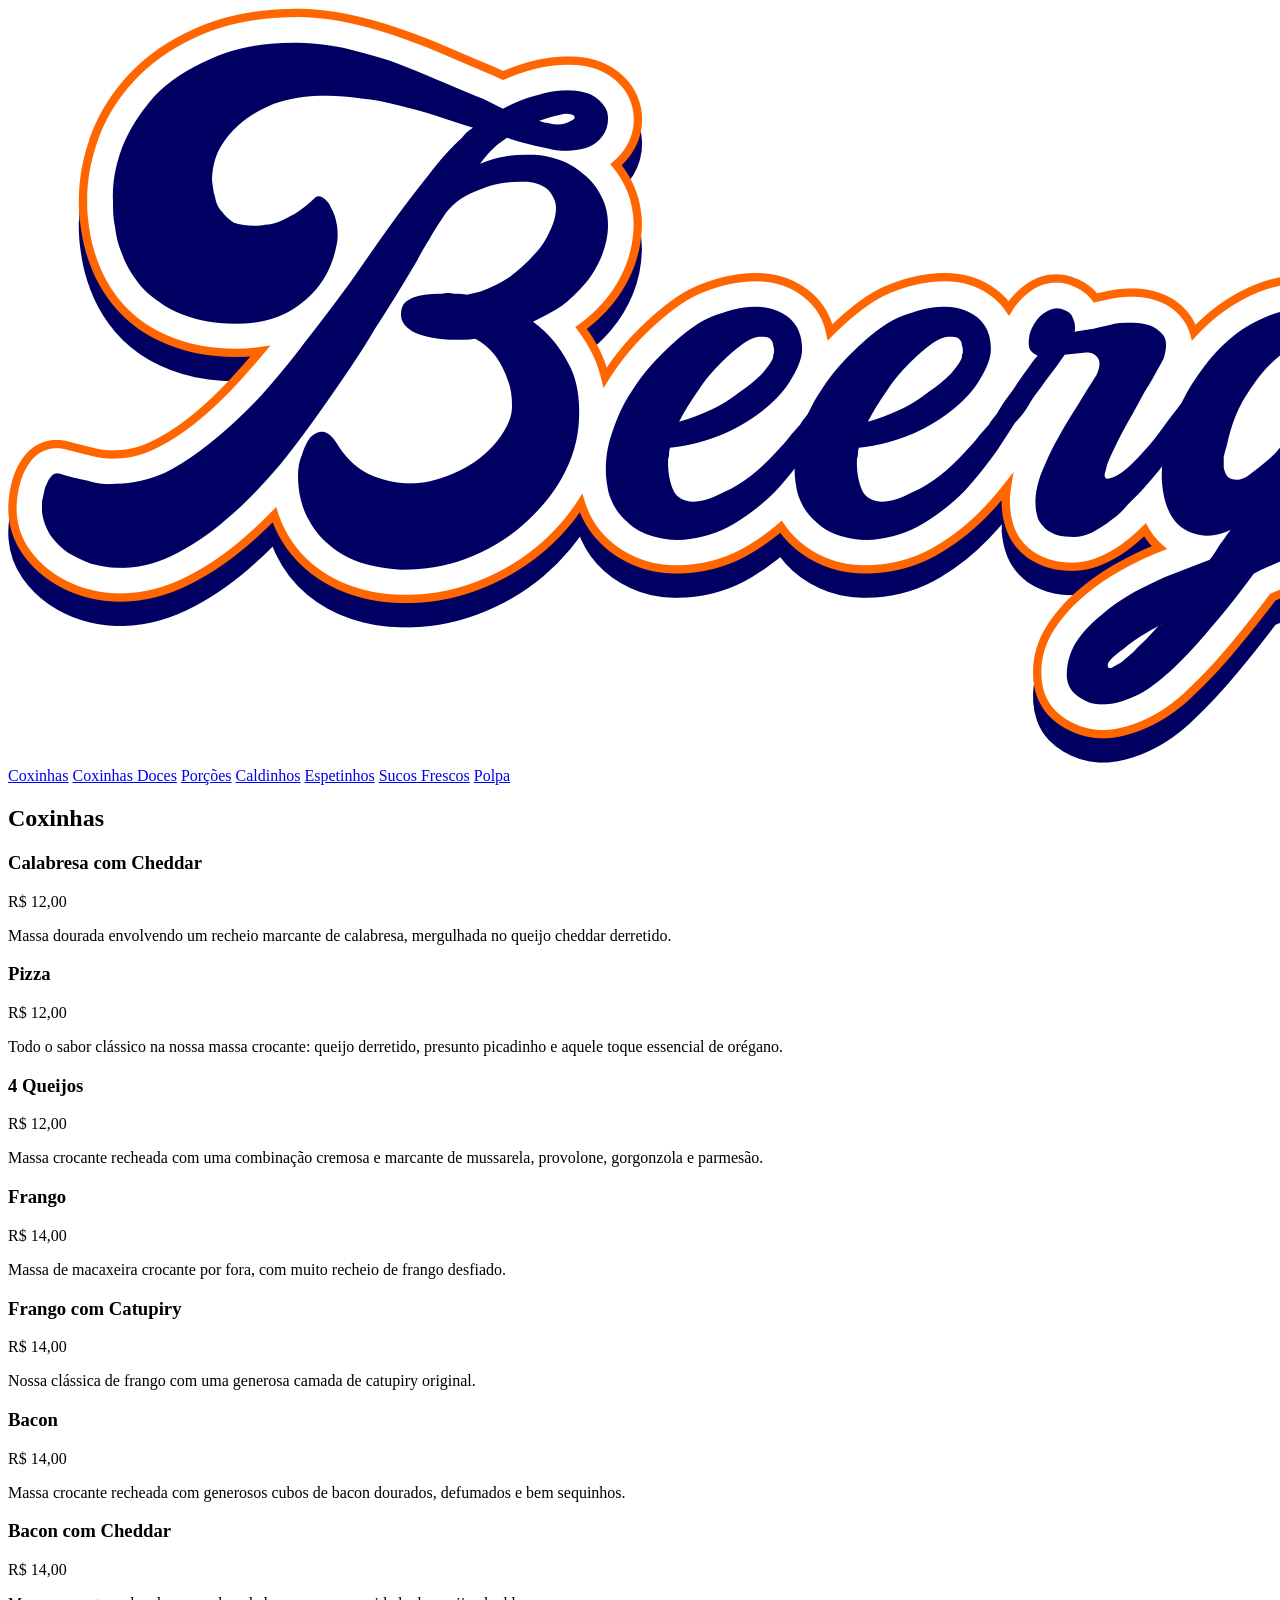
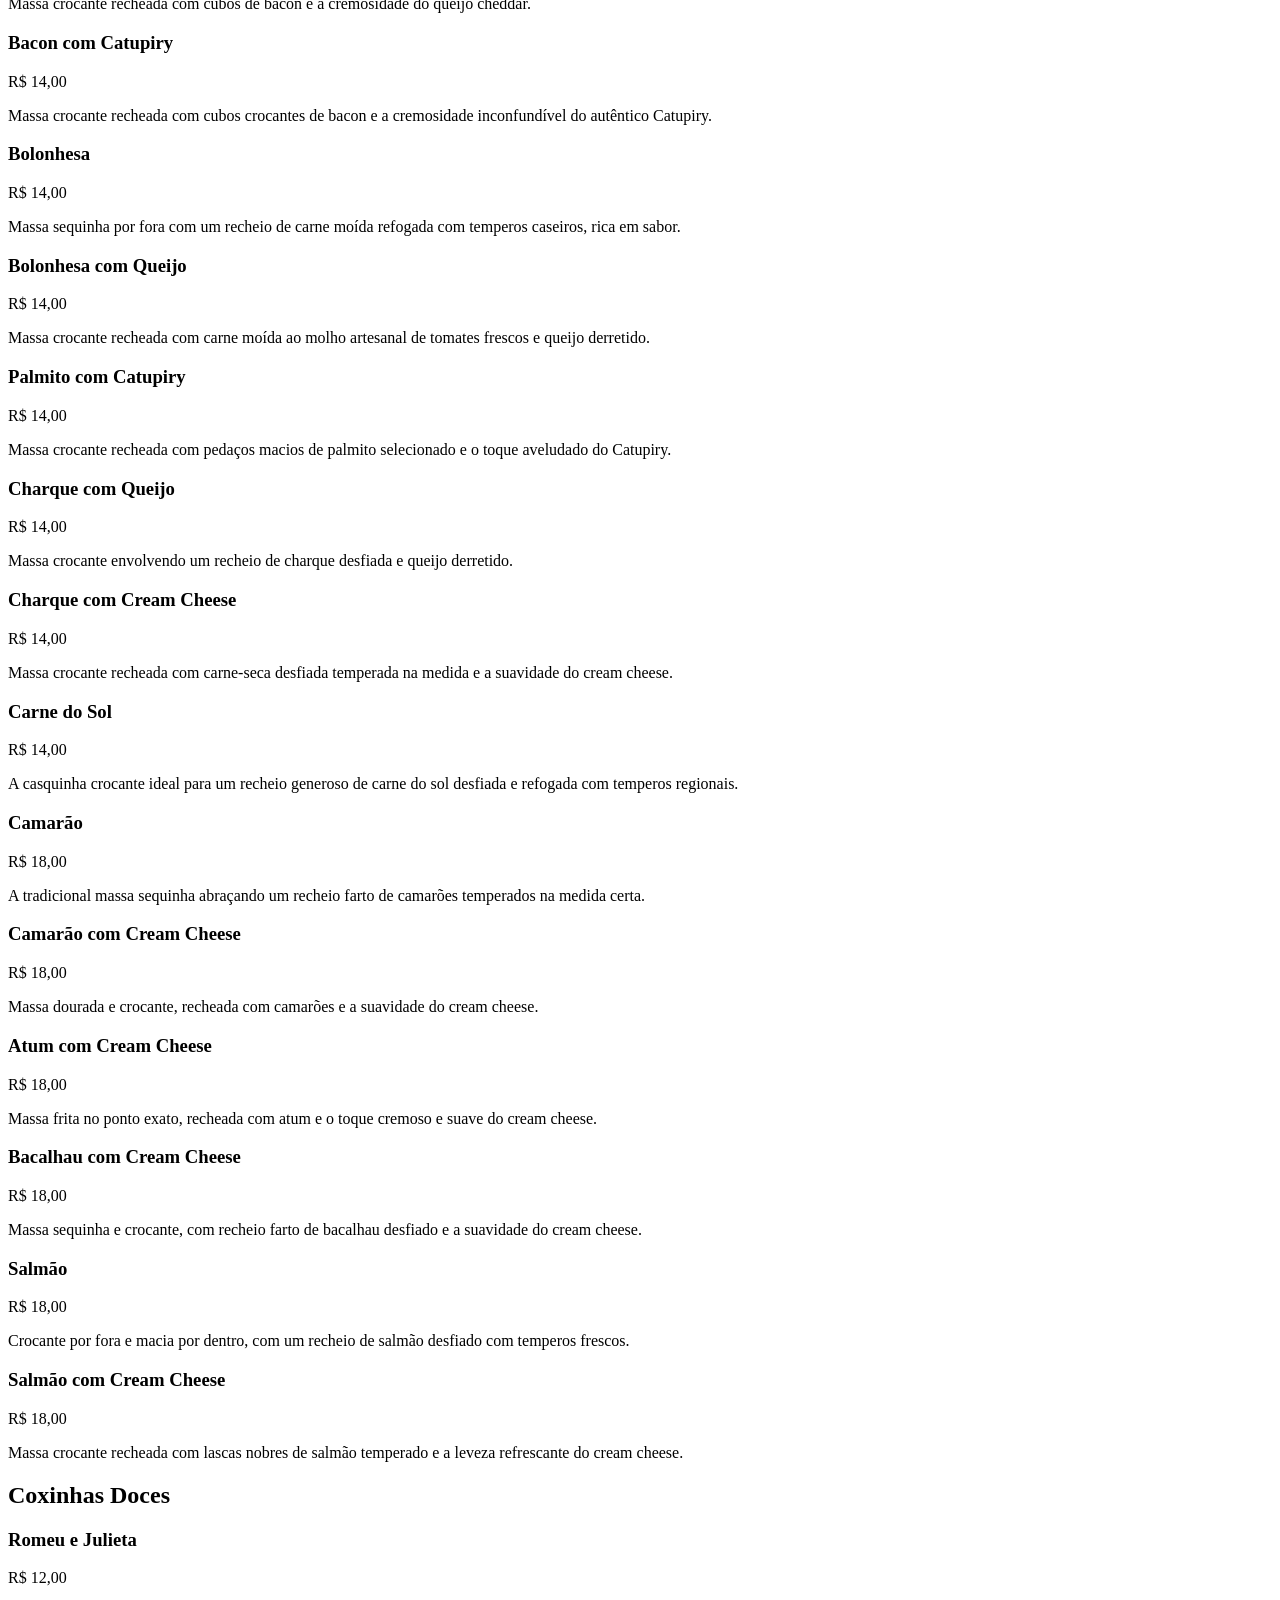
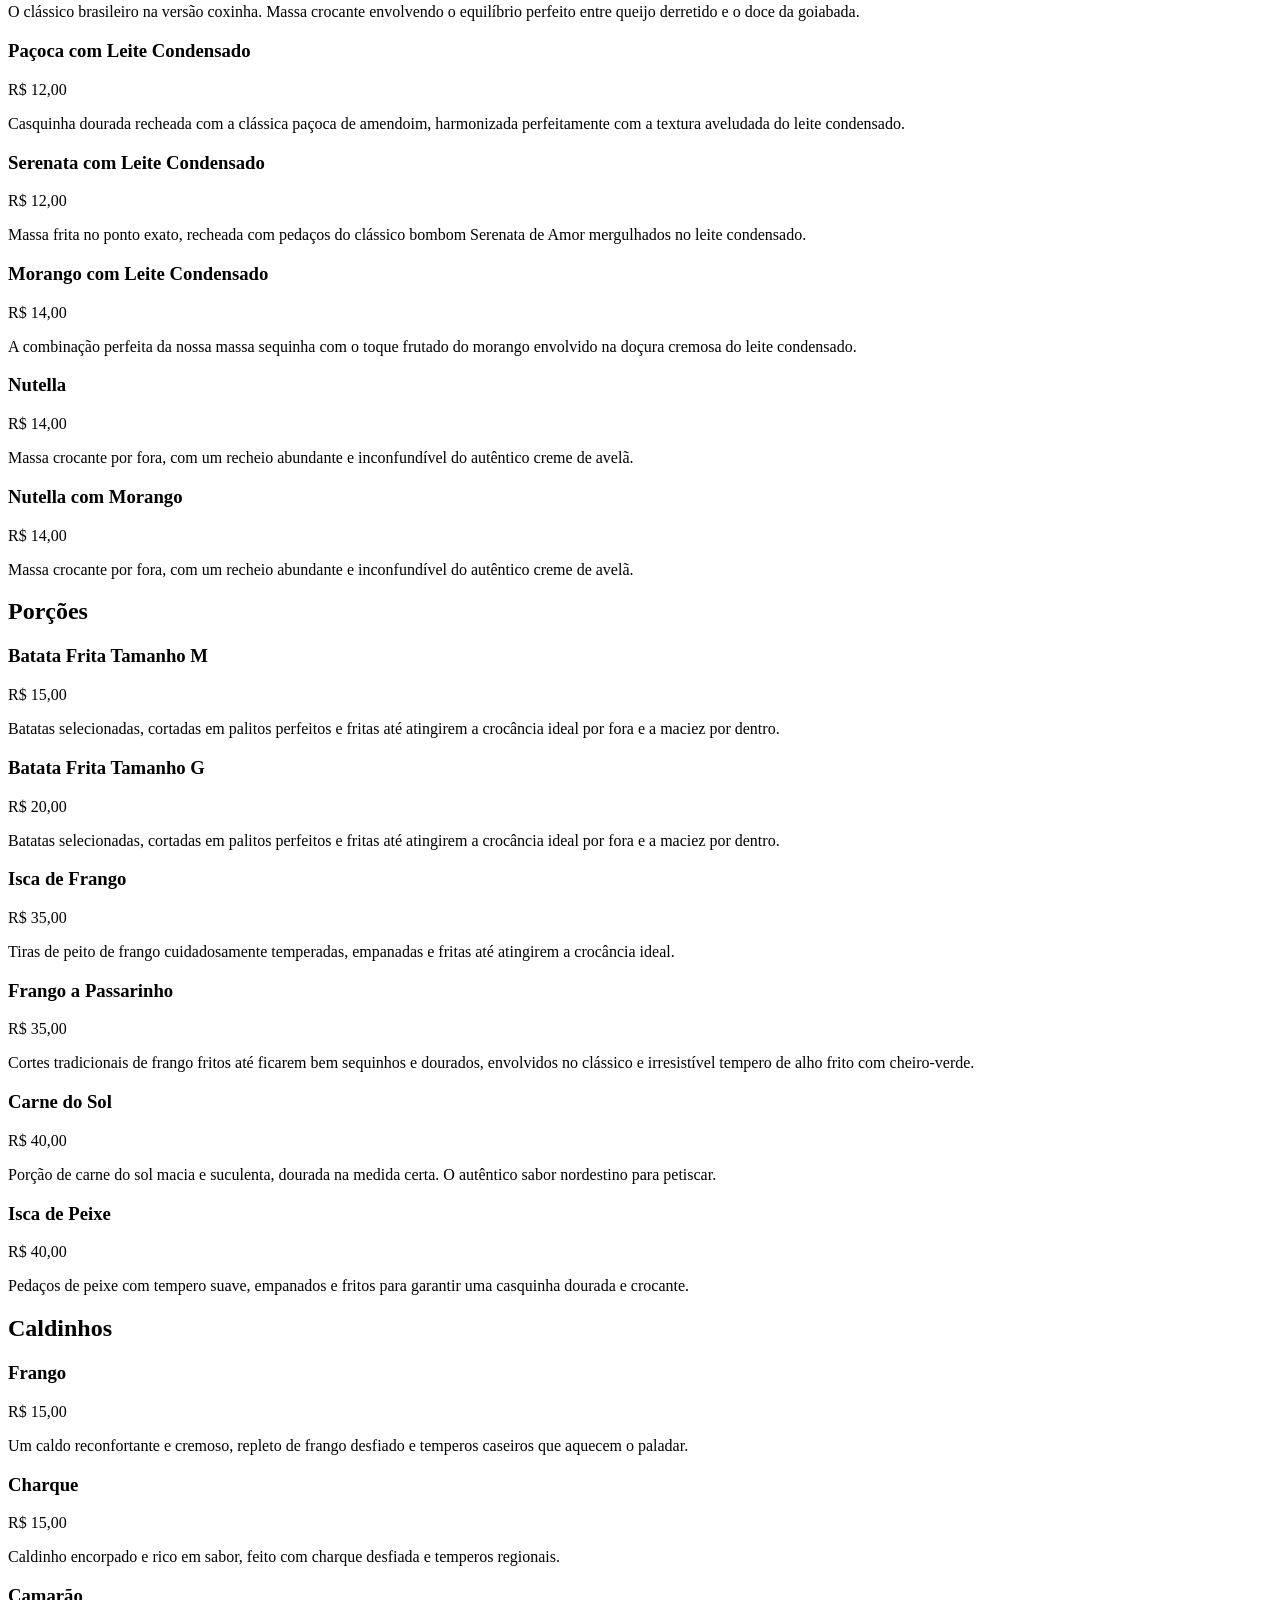
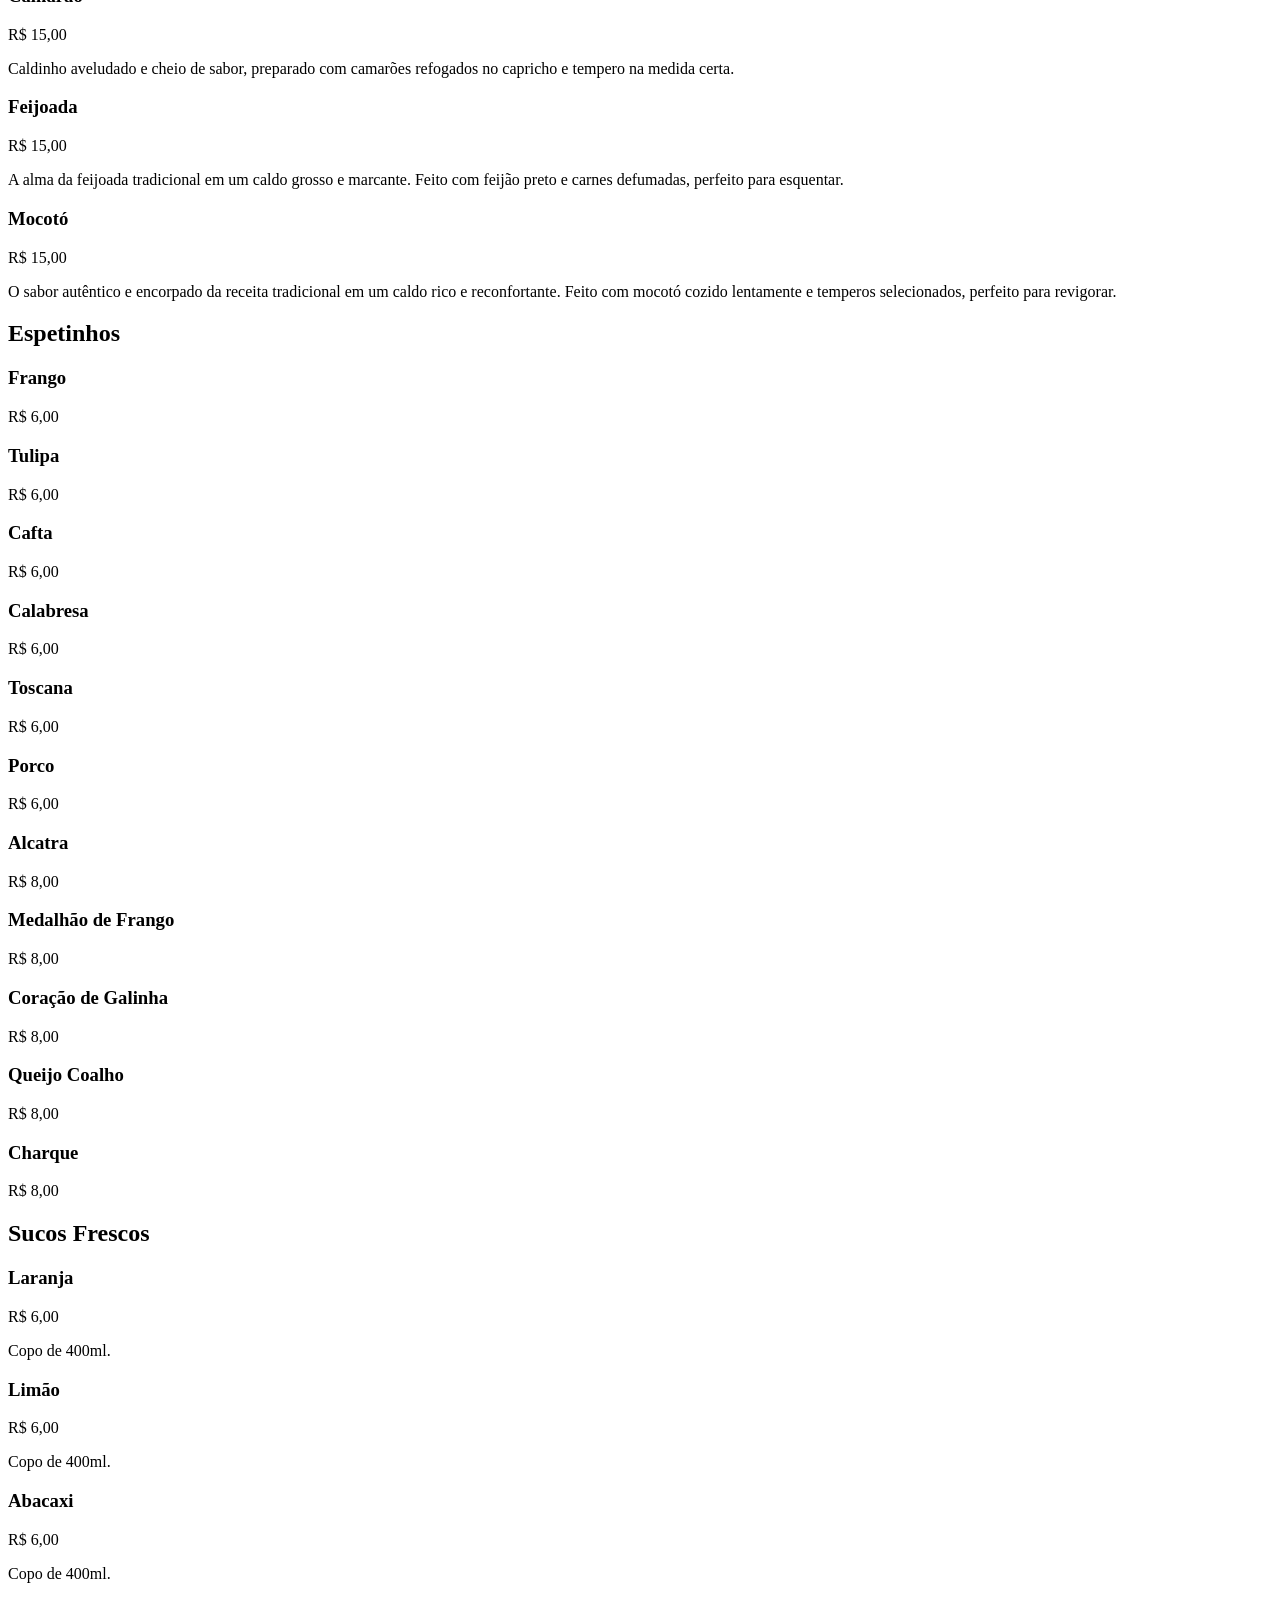
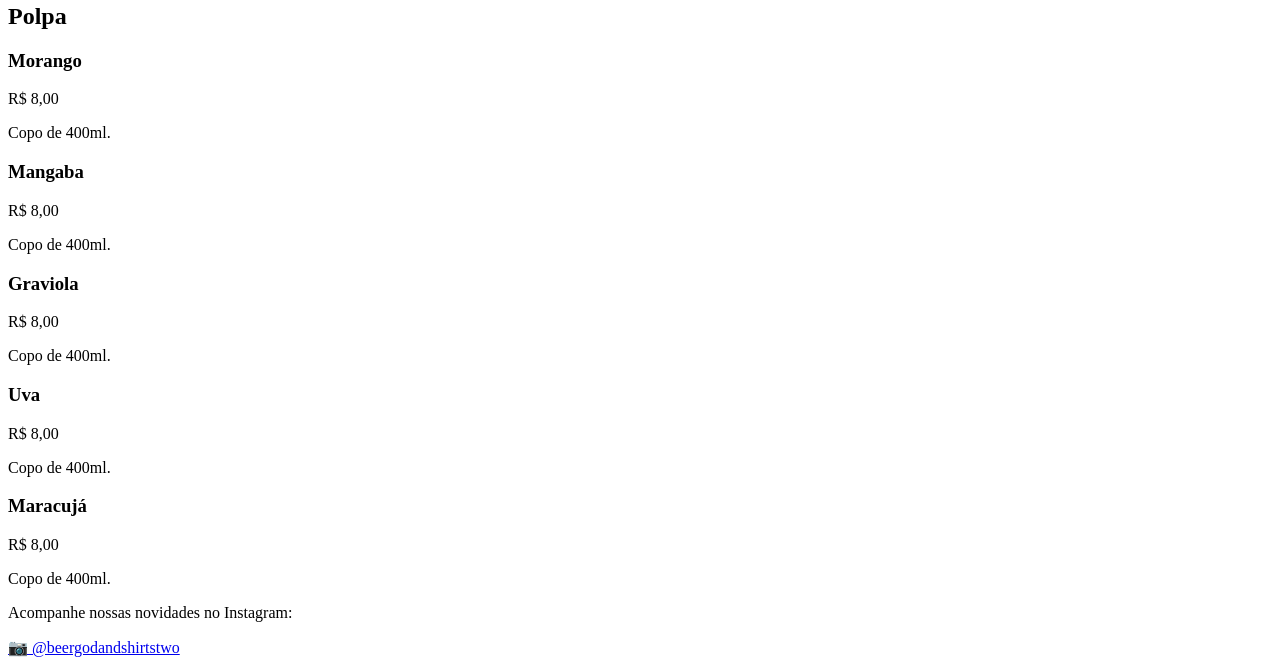
==== commit fccbf6c1: "Adição de novos produtos e atualização de preços" ====
--- a/index.html
+++ b/index.html
@@ -15,6 +15,7 @@
         <a href="#doces" class="category-chip">Coxinhas Doces</a>
         <a href="#porcoes" class="category-chip">Porções</a>
         <a href="#caldinhos" class="category-chip">Caldinhos</a>
+        <a href="#espetinhos" class="category-chip">Espetinhos</a>
         <a href="#sucos" class="category-chip">Sucos Frescos</a>
         <a href="#polpas" class="category-chip">Polpa</a>
       </nav>
@@ -27,8 +28,40 @@
 
         <div class="menu-item">
           <div class="item-header">
+            <h3 class="item-title">Calabresa com Cheddar</h3>
+            <span class="item-price">R$ 12,00</span>
+          </div>
+          <p class="item-desc">
+            Massa dourada envolvendo um recheio marcante de calabresa,
+            mergulhada no queijo cheddar derretido.
+          </p>
+        </div>
+
+        <div class="menu-item">
+          <div class="item-header">
+            <h3 class="item-title">Pizza</h3>
+            <span class="item-price">R$ 12,00</span>
+          </div>
+          <p class="item-desc">
+            Todo o sabor clássico na nossa massa crocante: queijo derretido,
+            presunto picadinho e aquele toque essencial de orégano.
+          </p>
+        </div>
+
+        <div class="menu-item">
+          <div class="item-header">
+            <h3 class="item-title">4 Queijos</h3>
+            <span class="item-price">R$ 12,00</span>
+          </div>
+          <p class="item-desc">
+            Massa crocante recheada com uma combinação cremosa e marcante de mussarela, provolone, gorgonzola e parmesão.
+          </p>
+        </div>
+
+        <div class="menu-item">
+          <div class="item-header">
             <h3 class="item-title">Frango</h3>
-            <span class="item-price">R$ 12,00</span>
+            <span class="item-price">R$ 14,00</span>
           </div>
           <p class="item-desc">
             Massa de macaxeira crocante por fora, com muito recheio de frango
@@ -39,7 +72,7 @@
         <div class="menu-item">
           <div class="item-header">
             <h3 class="item-title">Frango com Catupiry</h3>
-            <span class="item-price">R$ 12,00</span>
+            <span class="item-price">R$ 14,00</span>
           </div>
           <p class="item-desc">
             Nossa clássica de frango com uma generosa camada de catupiry
@@ -49,30 +82,8 @@
 
         <div class="menu-item">
           <div class="item-header">
-            <h3 class="item-title">Calabresa com Cheddar</h3>
-            <span class="item-price">R$ 12,00</span>
-          </div>
-          <p class="item-desc">
-            Massa dourada envolvendo um recheio marcante de calabresa,
-            mergulhada no queijo cheddar derretido.
-          </p>
-        </div>
-
-        <div class="menu-item">
-          <div class="item-header">
-            <h3 class="item-title">Pizza</h3>
-            <span class="item-price">R$ 12,00</span>
-          </div>
-          <p class="item-desc">
-            Todo o sabor clássico na nossa massa crocante: queijo derretido,
-            presunto picadinho e aquele toque essencial de orégano.
-          </p>
-        </div>
-
-        <div class="menu-item">
-          <div class="item-header">
             <h3 class="item-title">Bacon</h3>
-            <span class="item-price">R$ 12,00</span>
+            <span class="item-price">R$ 14,00</span>
           </div>
           <p class="item-desc">
             Massa crocante recheada com generosos cubos de bacon dourados, defumados e bem sequinhos.
@@ -82,7 +93,7 @@
         <div class="menu-item">
           <div class="item-header">
             <h3 class="item-title">Bacon com Cheddar</h3>
-            <span class="item-price">R$ 12,00</span>
+            <span class="item-price">R$ 14,00</span>
           </div>
           <p class="item-desc">
             Massa crocante recheada com cubos de bacon e a cremosidade do queijo
@@ -93,7 +104,7 @@
         <div class="menu-item">
           <div class="item-header">
             <h3 class="item-title">Bacon com Catupiry</h3>
-            <span class="item-price">R$ 12,00</span>
+            <span class="item-price">R$ 14,00</span>
           </div>
           <p class="item-desc">
             Massa crocante recheada com cubos crocantes de bacon e a cremosidade inconfundível do autêntico Catupiry.
@@ -103,7 +114,7 @@
         <div class="menu-item">
           <div class="item-header">
             <h3 class="item-title">Bolonhesa</h3>
-            <span class="item-price">R$ 12,00</span>
+            <span class="item-price">R$ 14,00</span>
           </div>
           <p class="item-desc">
             Massa sequinha por fora com um recheio de carne moída refogada com
@@ -114,7 +125,7 @@
         <div class="menu-item">
           <div class="item-header">
             <h3 class="item-title">Bolonhesa com Queijo</h3>
-            <span class="item-price">R$ 12,00</span>
+            <span class="item-price">R$ 14,00</span>
           </div>
           <p class="item-desc">
             Massa crocante recheada com carne moída ao molho artesanal de tomates frescos e queijo derretido.
@@ -124,27 +135,18 @@
         <div class="menu-item">
           <div class="item-header">
             <h3 class="item-title">Palmito com Catupiry</h3>
-            <span class="item-price">R$ 12,00</span>
+            <span class="item-price">R$ 14,00</span>
           </div>
           <p class="item-desc">
             Massa crocante recheada com pedaços macios de palmito selecionado e o toque aveludado do Catupiry.
           </p>
         </div>
 
-        <div class="menu-item">
-          <div class="item-header">
-            <h3 class="item-title">4 Queijos</h3>
-            <span class="item-price">R$ 12,00</span>
-          </div>
-          <p class="item-desc">
-            Massa crocante recheada com uma combinação cremosa e marcante de mussarela, provolone, gorgonzola e parmesão.
-          </p>
-        </div>
 
         <div class="menu-item">
           <div class="item-header">
             <h3 class="item-title">Charque com Queijo</h3>
-            <span class="item-price">R$ 12,00</span>
+            <span class="item-price">R$ 14,00</span>
           </div>
           <p class="item-desc">
             Massa crocante envolvendo um recheio de charque desfiada e queijo
@@ -155,7 +157,7 @@
         <div class="menu-item">
           <div class="item-header">
             <h3 class="item-title">Charque com Cream Cheese</h3>
-            <span class="item-price">R$ 12,00</span>
+            <span class="item-price">R$ 14,00</span>
           </div>
           <p class="item-desc">
             Massa crocante recheada com carne-seca desfiada temperada na medida e a suavidade do cream cheese.
@@ -165,7 +167,7 @@
         <div class="menu-item">
           <div class="item-header">
             <h3 class="item-title">Carne do Sol</h3>
-            <span class="item-price">R$ 12,00</span>
+            <span class="item-price">R$ 14,00</span>
           </div>
           <p class="item-desc">
             A casquinha crocante ideal para um recheio generoso de carne do sol
@@ -176,7 +178,7 @@
         <div class="menu-item">
           <div class="item-header">
             <h3 class="item-title">Camarão</h3>
-            <span class="item-price">R$ 12,00</span>
+            <span class="item-price">R$ 18,00</span>
           </div>
           <p class="item-desc">
             A tradicional massa sequinha abraçando um recheio farto de camarões
@@ -187,7 +189,7 @@
         <div class="menu-item">
           <div class="item-header">
             <h3 class="item-title">Camarão com Cream Cheese</h3>
-            <span class="item-price">R$ 12,00</span>
+            <span class="item-price">R$ 18,00</span>
           </div>
           <p class="item-desc">
             Massa dourada e crocante, recheada com camarões e a suavidade do
@@ -198,7 +200,7 @@
         <div class="menu-item">
           <div class="item-header">
             <h3 class="item-title">Atum com Cream Cheese</h3>
-            <span class="item-price">R$ 15,00</span>
+            <span class="item-price">R$ 18,00</span>
           </div>
           <p class="item-desc">
             Massa frita no ponto exato, recheada com atum e o toque cremoso e
@@ -209,7 +211,7 @@
         <div class="menu-item">
           <div class="item-header">
             <h3 class="item-title">Bacalhau com Cream Cheese</h3>
-            <span class="item-price">R$ 15,00</span>
+            <span class="item-price">R$ 18,00</span>
           </div>
           <p class="item-desc">
             Massa sequinha e crocante, com recheio farto de bacalhau desfiado e
@@ -220,7 +222,7 @@
         <div class="menu-item">
           <div class="item-header">
             <h3 class="item-title">Salmão</h3>
-            <span class="item-price">R$ 15,00</span>
+            <span class="item-price">R$ 18,00</span>
           </div>
           <p class="item-desc">
             Crocante por fora e macia por dentro, com um recheio de salmão
@@ -231,7 +233,7 @@
         <div class="menu-item">
           <div class="item-header">
             <h3 class="item-title">Salmão com Cream Cheese</h3>
-            <span class="item-price">R$ 15,00</span>
+            <span class="item-price">R$ 18,00</span>
           </div>
           <p class="item-desc">
             Massa crocante recheada com lascas nobres de salmão temperado e a leveza refrescante do cream cheese.
@@ -256,17 +258,6 @@
 
         <div class="menu-item">
           <div class="item-header">
-            <h3 class="item-title">Morango com Leite Condensado</h3>
-            <span class="item-price">R$ 12,00</span>
-          </div>
-          <p class="item-desc">
-            A combinação perfeita da nossa massa sequinha com o toque frutado do
-            morango envolvido na doçura cremosa do leite condensado.
-          </p>
-        </div>
-
-        <div class="menu-item">
-          <div class="item-header">
             <h3 class="item-title">Paçoca com Leite Condensado</h3>
             <span class="item-price">R$ 12,00</span>
           </div>
@@ -290,8 +281,19 @@
 
         <div class="menu-item">
           <div class="item-header">
+            <h3 class="item-title">Morango com Leite Condensado</h3>
+            <span class="item-price">R$ 14,00</span>
+          </div>
+          <p class="item-desc">
+            A combinação perfeita da nossa massa sequinha com o toque frutado do
+            morango envolvido na doçura cremosa do leite condensado.
+          </p>
+        </div>
+
+        <div class="menu-item">
+          <div class="item-header">
             <h3 class="item-title">Nutella</h3>
-            <span class="item-price">R$ 12,00</span>
+            <span class="item-price">R$ 14,00</span>
           </div>
           <p class="item-desc">
             Massa crocante por fora, com um recheio abundante e inconfundível do
@@ -302,7 +304,7 @@
         <div class="menu-item">
           <div class="item-header">
             <h3 class="item-title">Nutella com Morango</h3>
-            <span class="item-price">R$ 12,00</span>
+            <span class="item-price">R$ 14,00</span>
           </div>
           <p class="item-desc">
             Massa crocante por fora, com um recheio abundante e inconfundível do
@@ -317,12 +319,21 @@
 
         <div class="menu-item">
           <div class="item-header">
-            <h3 class="item-title">Carne do Sol</h3>
-            <span class="item-price">R$ 35,00</span>
-          </div>
-          <p class="item-desc">
-            Porção de carne do sol macia e suculenta, dourada na medida certa. O autêntico sabor nordestino para
-            petiscar.
+            <h3 class="item-title">Batata Frita Tamanho M</h3>
+            <span class="item-price">R$ 15,00</span>
+          </div>
+          <p class="item-desc">
+            Batatas selecionadas, cortadas em palitos perfeitos e fritas até atingirem a crocância ideal por fora e a maciez por dentro.
+          </p>
+        </div>
+
+        <div class="menu-item">
+          <div class="item-header">
+            <h3 class="item-title">Batata Frita Tamanho G</h3>
+            <span class="item-price">R$ 20,00</span>
+          </div>
+          <p class="item-desc">
+            Batatas selecionadas, cortadas em palitos perfeitos e fritas até atingirem a crocância ideal por fora e a maciez por dentro.
           </p>
         </div>
 
@@ -351,6 +362,17 @@
 
         <div class="menu-item">
           <div class="item-header">
+            <h3 class="item-title">Carne do Sol</h3>
+            <span class="item-price">R$ 40,00</span>
+          </div>
+          <p class="item-desc">
+            Porção de carne do sol macia e suculenta, dourada na medida certa. O autêntico sabor nordestino para
+            petiscar.
+          </p>
+        </div>
+
+        <div class="menu-item">
+          <div class="item-header">
             <h3 class="item-title">Isca de Peixe</h3>
             <span class="item-price">R$ 40,00</span>
           </div>
@@ -359,6 +381,7 @@
             uma casquinha dourada e crocante.
           </p>
         </div>
+
       </section>
 
       <!-- CATEGORIA: CALDINHOS -->
@@ -408,6 +431,101 @@
             com feijão preto e carnes defumadas, perfeito para esquentar.
           </p>
         </div>
+
+        <div class="menu-item">
+          <div class="item-header">
+            <h3 class="item-title">Mocotó</h3>
+            <span class="item-price">R$ 15,00</span>
+          </div>
+          <p class="item-desc">
+            O sabor autêntico e encorpado da receita tradicional em um caldo rico e reconfortante. Feito com mocotó cozido lentamente e temperos selecionados, perfeito para revigorar.
+          </p>
+        </div>
+
+      </section>
+
+      <!-- CATEGORIA: ESPETINHOS -->
+
+       <section id="espetinhos" class="category-section">
+        <h2 class="category-title">Espetinhos</h2>
+
+        <div class="menu-item">
+          <div class="item-header">
+            <h3 class="item-title">Frango</h3>
+            <span class="item-price">R$ 6,00</span>
+          </div>
+        </div>
+
+        <div class="menu-item">
+          <div class="item-header">
+            <h3 class="item-title">Tulipa</h3>
+            <span class="item-price">R$ 6,00</span>
+          </div>
+        </div>
+
+        <div class="menu-item">
+          <div class="item-header">
+            <h3 class="item-title">Cafta</h3>
+            <span class="item-price">R$ 6,00</span>
+          </div>
+        </div>
+
+        <div class="menu-item">
+          <div class="item-header">
+            <h3 class="item-title">Calabresa</h3>
+            <span class="item-price">R$ 6,00</span>
+          </div>
+        </div>
+
+        <div class="menu-item">
+          <div class="item-header">
+            <h3 class="item-title">Toscana</h3>
+            <span class="item-price">R$ 6,00</span>
+          </div>
+        </div>
+
+        <div class="menu-item">
+          <div class="item-header">
+            <h3 class="item-title">Porco</h3>
+            <span class="item-price">R$ 6,00</span>
+          </div>
+        </div>
+
+        <div class="menu-item">
+          <div class="item-header">
+            <h3 class="item-title">Alcatra</h3>
+            <span class="item-price">R$ 8,00</span>
+          </div>
+        </div>
+
+        <div class="menu-item">
+          <div class="item-header">
+            <h3 class="item-title">Medalhão de Frango</h3>
+            <span class="item-price">R$ 8,00</span>
+          </div>
+        </div>
+
+        <div class="menu-item">
+          <div class="item-header">
+            <h3 class="item-title">Coração de Galinha</h3>
+            <span class="item-price">R$ 8,00</span>
+          </div>
+        </div>
+
+        <div class="menu-item">
+          <div class="item-header">
+            <h3 class="item-title">Queijo Coalho</h3>
+            <span class="item-price">R$ 8,00</span>
+          </div>
+        </div>
+
+        <div class="menu-item">
+          <div class="item-header">
+            <h3 class="item-title">Charque</h3>
+            <span class="item-price">R$ 8,00</span>
+          </div>
+        </div>
+
       </section>
 
       <!-- CATEGORIA: SUCOS FRESCOS -->
